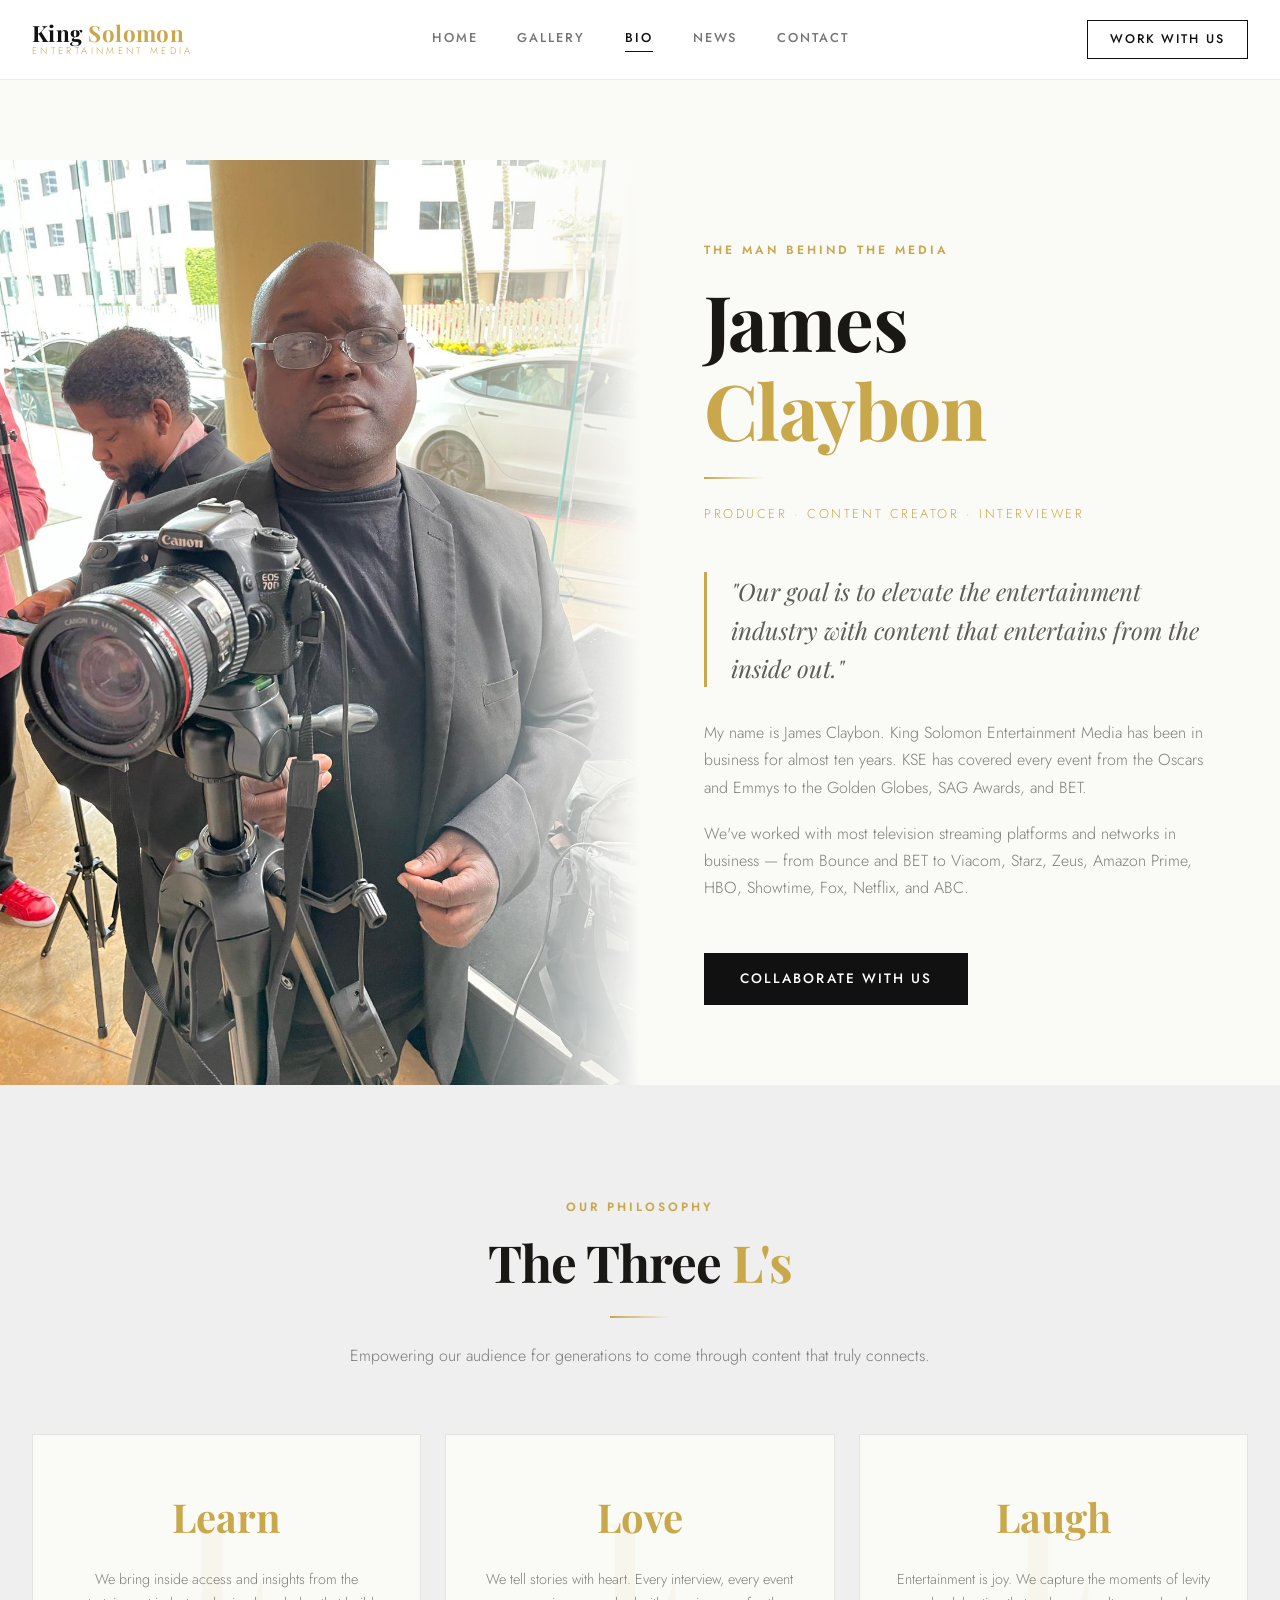
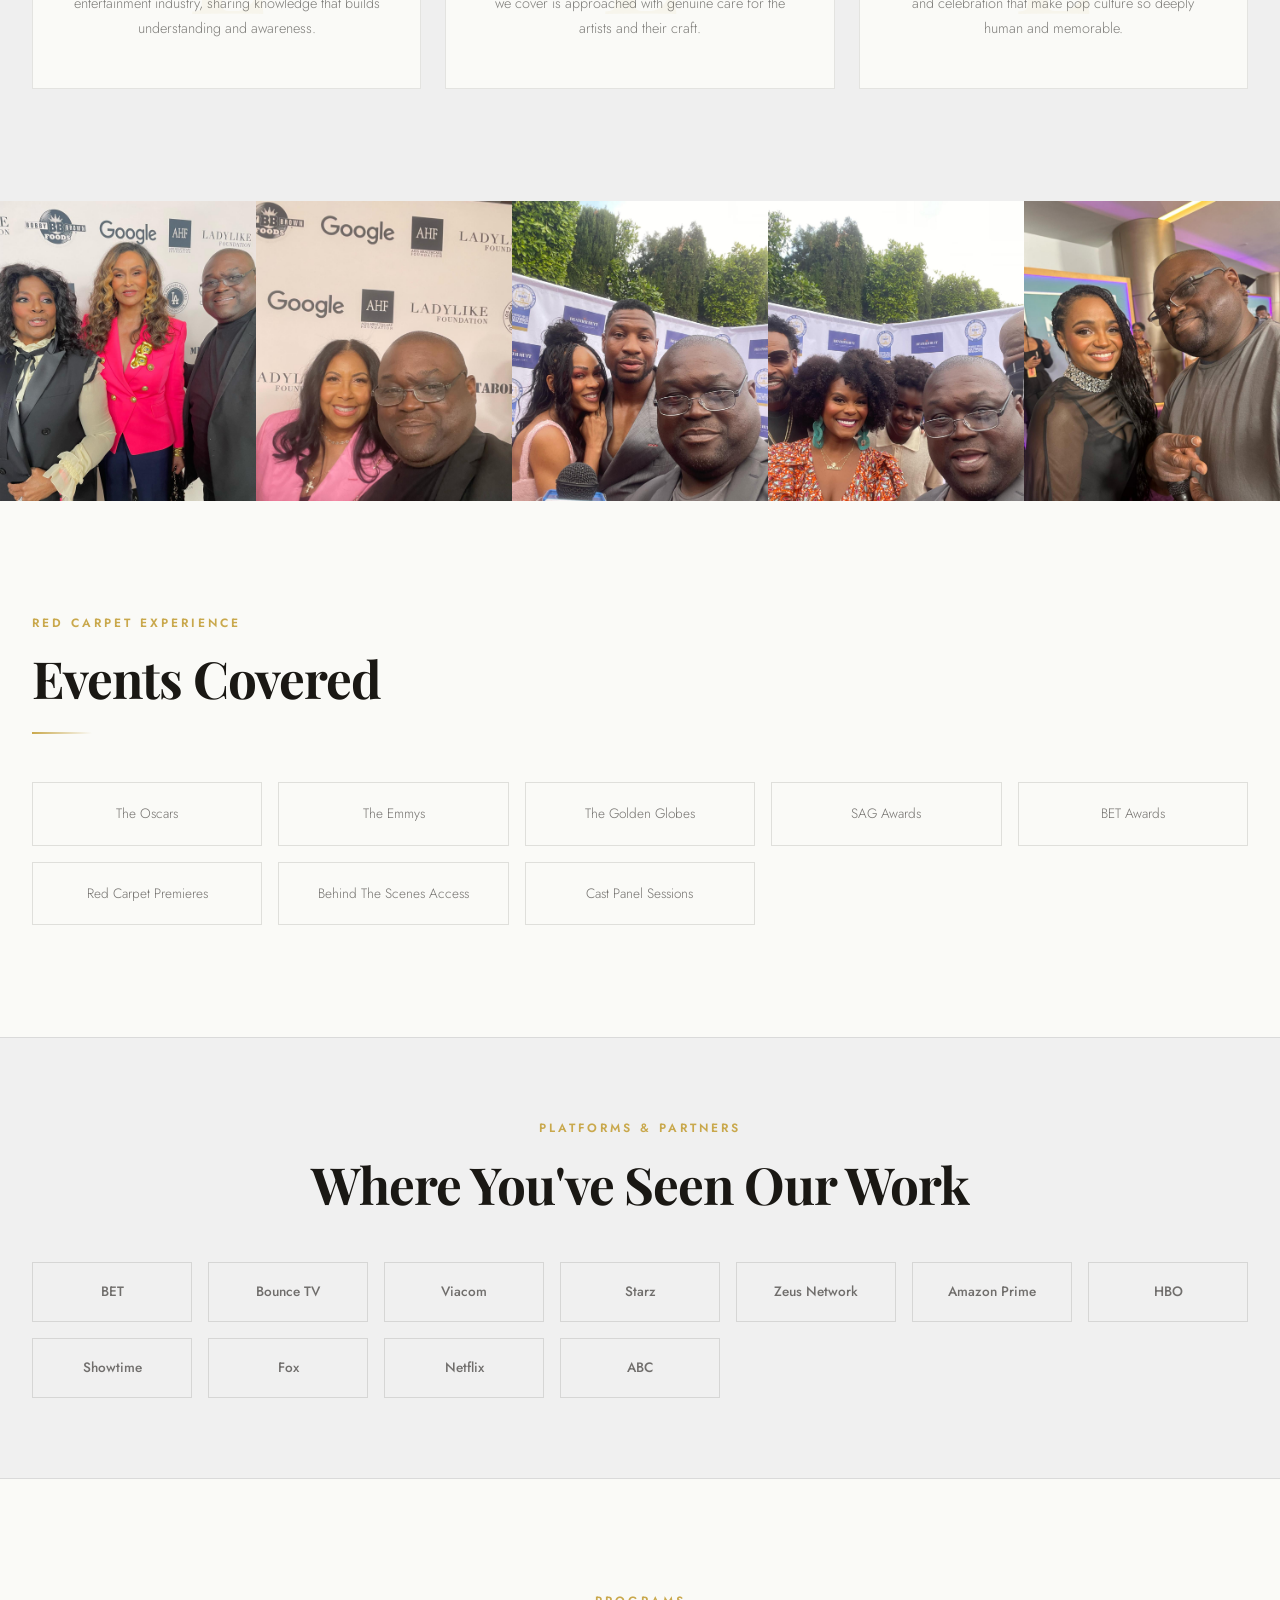
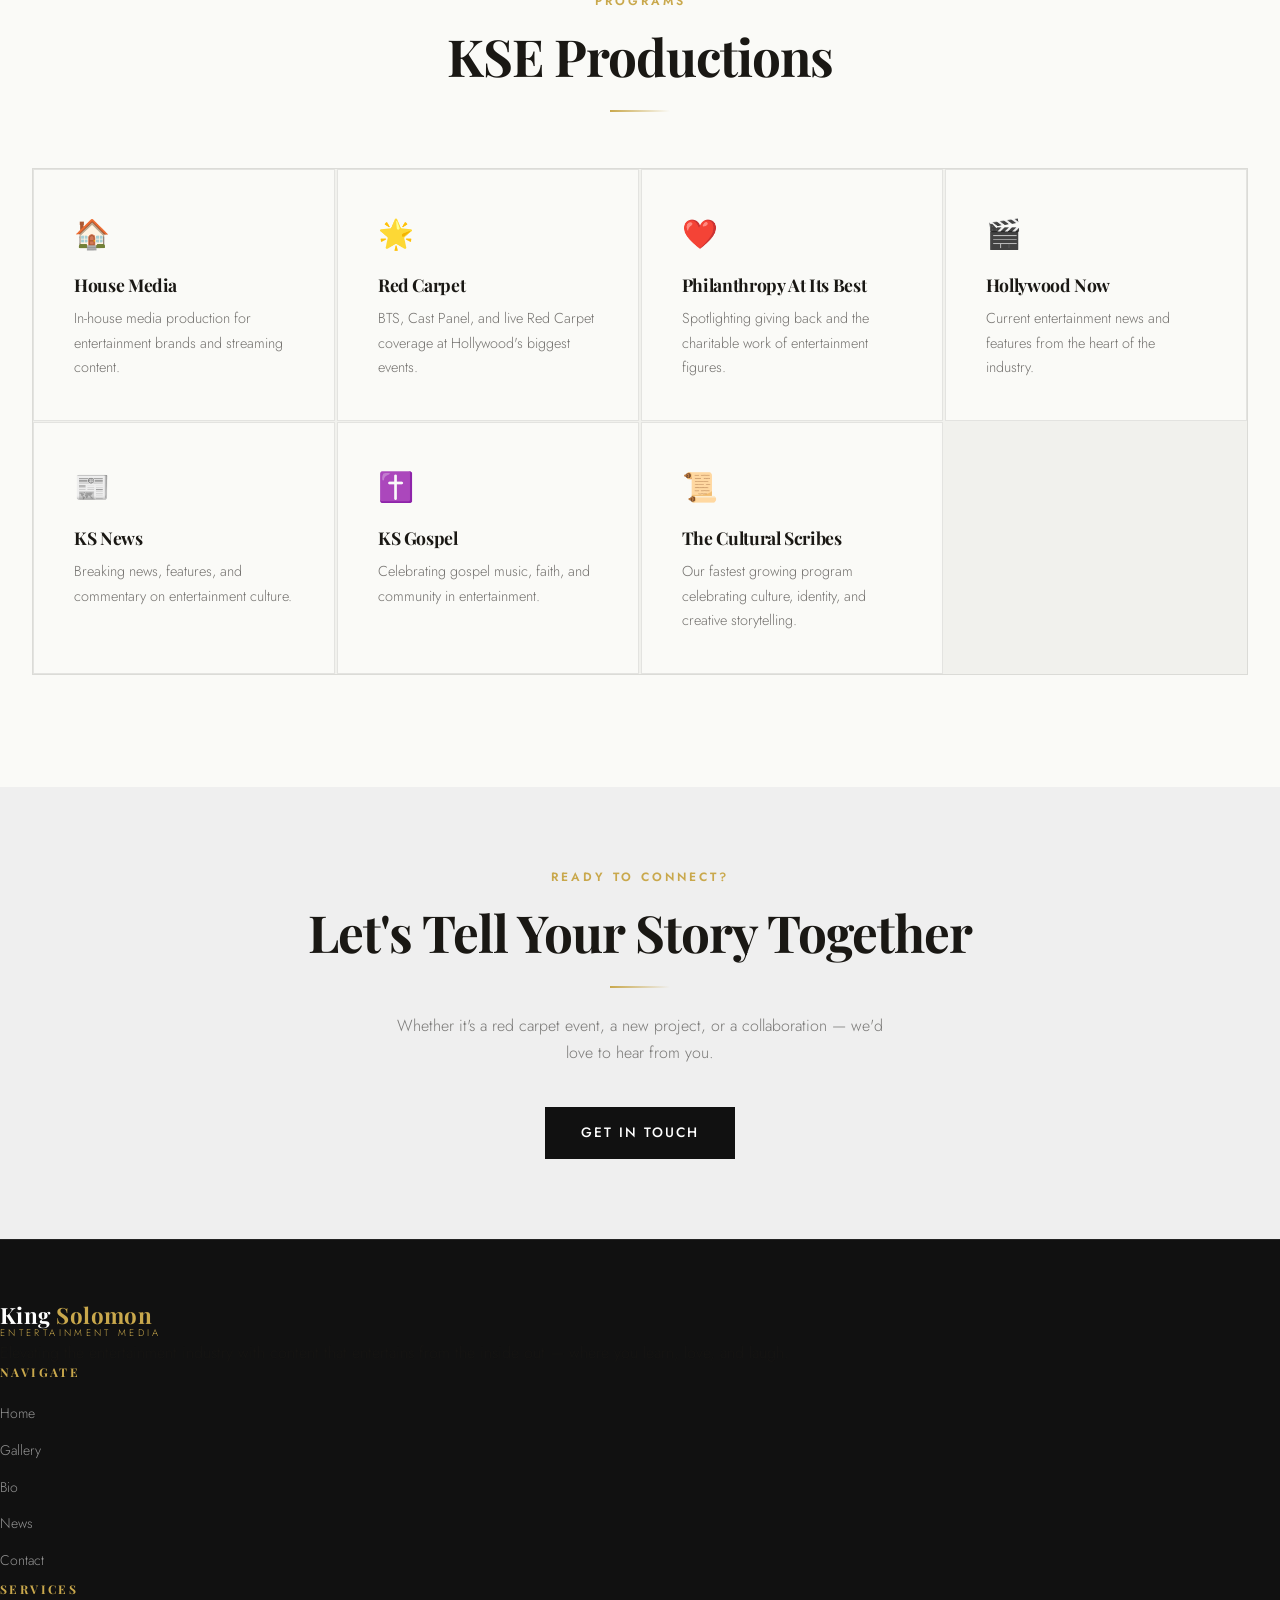
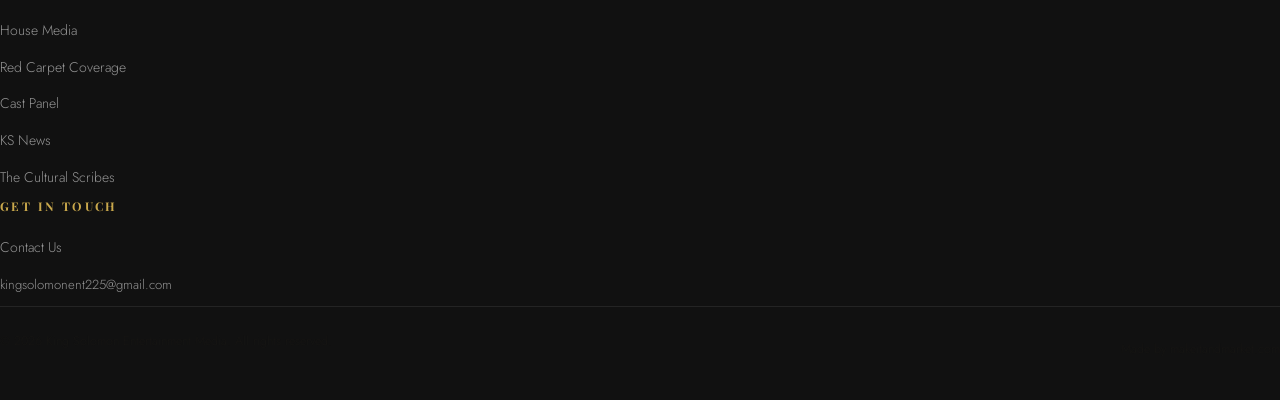
==== bio.html @ 20ee2f7d "added solomon files" ====
<!DOCTYPE html>
<html lang="en">
<head>
<meta charset="UTF-8">
<meta name="viewport" content="width=device-width, initial-scale=1.0">
<title>Bio — King Solomon Entertainment Media</title>
<meta name="description" content="James Claybon — Producer, Content Creator, Interviewer. Almost a decade in entertainment media.">
<link rel="stylesheet" href="css/main.css">
</head>
<body>

<!-- HEADER -->
<header id="site-header">
  <div class="header-inner">
    <a href="index.html" class="site-logo">
      <span class="logo-main">King <em>Solomon</em></span>
      <span class="logo-sub">Entertainment Media</span>
    </a>
    <nav class="main-nav">
      <a href="index.html">Home</a>
      <a href="gallery.html">Gallery</a>
      <a href="bio.html" class="active">Bio</a>
      <a href="news.html">News</a>
      <a href="contact.html">Contact</a>
    </nav>
    <div class="header-right">
      <a href="contact.html" class="btn header-cta-link" style="padding:0.5rem 1.4rem;font-size:0.78rem"><span>Work With Us</span></a>
      <button class="ham-btn" aria-label="Open menu"><span></span><span></span><span></span></button>
    </div>
  </div>
</header>
<nav class="mob-nav">
  <button class="mob-close">&#10005;</button>
  <a href="index.html">Home</a><a href="gallery.html">Gallery</a>
  <a href="bio.html">Bio</a><a href="news.html">News</a><a href="contact.html">Contact</a>
</nav>

<div class="page-offset">

<!-- BIO HERO — split layout matching WordPress theme -->
<section class="bio-hero">
  <div class="bio-hero-image">
    <img src="images/james-camera.jpg" alt="James Claybon — King Solomon Entertainment">
  </div>
  <div class="bio-hero-text">
    <span class="section-label">The Man Behind The Media</span>
    <h1>James<br><span class="gold">Claybon</span></h1>
    <div class="divider"></div>
    <p style="font-size:0.8rem;letter-spacing:0.2em;text-transform:uppercase;color:var(--gold);font-family:var(--font-body);">Producer &middot; Content Creator &middot; Interviewer</p>
    <blockquote class="bio-quote">"Our goal is to elevate the entertainment industry with content that entertains from the inside out."</blockquote>
    <p>My name is James Claybon. King Solomon Entertainment Media has been in business for almost ten years. KSE has covered every event from the Oscars and Emmys to the Golden Globes, SAG Awards, and BET.</p>
    <p>We've worked with most television streaming platforms and networks in business — from Bounce and BET to Viacom, Starz, Zeus, Amazon Prime, HBO, Showtime, Fox, Netflix, and ABC.</p>
    <div style="margin-top:2rem">
      <a href="contact.html" class="btn btn-solid"><span>Collaborate With Us</span></a>
    </div>
  </div>
</section>

<!-- THREE L'S -->
<section class="section" style="background:var(--dark-2)">
  <div class="container">
    <div style="text-align:center;margin-bottom:4rem" class="reveal">
      <span class="section-label">Our Philosophy</span>
      <h2 class="section-title">The Three <span class="gold">L's</span></h2>
      <div class="divider divider-center"></div>
      <p style="max-width:600px;margin:0 auto">Empowering our audience for generations to come through content that truly connects.</p>
    </div>
    <div style="display:grid;grid-template-columns:repeat(3,1fr);gap:1.5rem" class="reveal">
      <div style="text-align:center;padding:3rem 2rem;border:1px solid var(--white-faint);position:relative;overflow:hidden;background:var(--black)">
        <div style="font-family:var(--font-display);font-size:8rem;font-weight:700;color:rgba(201,168,76,0.06);position:absolute;top:50%;left:50%;transform:translate(-50%,-50%);line-height:1;pointer-events:none">L</div>
        <div style="position:relative;z-index:1">
          <div style="font-family:var(--font-display);font-size:2.5rem;color:var(--gold);font-weight:700;margin-bottom:1rem">Learn</div>
          <p style="font-size:0.9rem">We bring inside access and insights from the entertainment industry, sharing knowledge that builds understanding and awareness.</p>
        </div>
      </div>
      <div style="text-align:center;padding:3rem 2rem;border:1px solid var(--white-faint);position:relative;overflow:hidden;background:var(--black)">
        <div style="font-family:var(--font-display);font-size:8rem;font-weight:700;color:rgba(201,168,76,0.06);position:absolute;top:50%;left:50%;transform:translate(-50%,-50%);line-height:1;pointer-events:none">L</div>
        <div style="position:relative;z-index:1">
          <div style="font-family:var(--font-display);font-size:2.5rem;color:var(--gold);font-weight:700;margin-bottom:1rem">Love</div>
          <p style="font-size:0.9rem">We tell stories with heart. Every interview, every event we cover is approached with genuine care for the artists and their craft.</p>
        </div>
      </div>
      <div style="text-align:center;padding:3rem 2rem;border:1px solid var(--white-faint);position:relative;overflow:hidden;background:var(--black)">
        <div style="font-family:var(--font-display);font-size:8rem;font-weight:700;color:rgba(201,168,76,0.06);position:absolute;top:50%;left:50%;transform:translate(-50%,-50%);line-height:1;pointer-events:none">L</div>
        <div style="position:relative;z-index:1">
          <div style="font-family:var(--font-display);font-size:2.5rem;color:var(--gold);font-weight:700;margin-bottom:1rem">Laugh</div>
          <p style="font-size:0.9rem">Entertainment is joy. We capture the moments of levity and celebration that make pop culture so deeply human and memorable.</p>
        </div>
      </div>
    </div>
  </div>
</section>

<!-- PHOTO STRIP -->
<div class="photo-strip">
  <div><img src="images/james-ladylike.jpg" alt="KSE Event"></div>
  <div><img src="images/james-naacp-1.jpg" alt="NAACP Event"></div>
  <div><img src="images/james-naacp-2.jpg" alt="Red Carpet"></div>
  <div><img src="images/james-bet.jpg" alt="BET Coverage"></div>
  <div><img src="images/james-naacp-3.jpg" alt="Event Coverage"></div>
</div>

<!-- EVENTS COVERED -->
<section class="section">
  <div class="container">
    <div class="reveal">
      <span class="section-label">Red Carpet Experience</span>
      <h2 class="section-title">Events Covered</h2>
      <div class="divider"></div>
    </div>
    <div class="events-grid reveal">
      <div class="event-badge">The Oscars</div>
      <div class="event-badge">The Emmys</div>
      <div class="event-badge">The Golden Globes</div>
      <div class="event-badge">SAG Awards</div>
      <div class="event-badge">BET Awards</div>
      <div class="event-badge">Red Carpet Premieres</div>
      <div class="event-badge">Behind The Scenes Access</div>
      <div class="event-badge">Cast Panel Sessions</div>
    </div>
  </div>
</section>

<!-- NETWORKS -->
<section class="networks-section">
  <div class="container">
    <div class="reveal" style="text-align:center;margin-bottom:2rem">
      <span class="section-label">Platforms &amp; Partners</span>
      <h2 class="section-title">Where You've Seen Our Work</h2>
    </div>
    <div class="networks-grid reveal">
      <div class="network-badge">BET</div>
      <div class="network-badge">Bounce TV</div>
      <div class="network-badge">Viacom</div>
      <div class="network-badge">Starz</div>
      <div class="network-badge">Zeus Network</div>
      <div class="network-badge">Amazon Prime</div>
      <div class="network-badge">HBO</div>
      <div class="network-badge">Showtime</div>
      <div class="network-badge">Fox</div>
      <div class="network-badge">Netflix</div>
      <div class="network-badge">ABC</div>
    </div>
  </div>
</section>

<!-- KSE PRODUCTIONS -->
<section class="section">
  <div class="container">
    <div class="reveal" style="text-align:center;margin-bottom:3.5rem">
      <span class="section-label">Programs</span>
      <h2 class="section-title">KSE Productions</h2>
      <div class="divider divider-center"></div>
    </div>
    <div class="services-grid reveal">
      <div class="service-card"><div class="service-icon">🏠</div><h3>House Media</h3><p>In-house media production for entertainment brands and streaming content.</p></div>
      <div class="service-card"><div class="service-icon">🌟</div><h3>Red Carpet</h3><p>BTS, Cast Panel, and live Red Carpet coverage at Hollywood's biggest events.</p></div>
      <div class="service-card"><div class="service-icon">❤️</div><h3>Philanthropy At Its Best</h3><p>Spotlighting giving back and the charitable work of entertainment figures.</p></div>
      <div class="service-card"><div class="service-icon">🎬</div><h3>Hollywood Now</h3><p>Current entertainment news and features from the heart of the industry.</p></div>
      <div class="service-card"><div class="service-icon">📰</div><h3>KS News</h3><p>Breaking news, features, and commentary on entertainment culture.</p></div>
      <div class="service-card"><div class="service-icon">✝️</div><h3>KS Gospel</h3><p>Celebrating gospel music, faith, and community in entertainment.</p></div>
      <div class="service-card"><div class="service-icon">📜</div><h3>The Cultural Scribes</h3><p>Our fastest growing program celebrating culture, identity, and creative storytelling.</p></div>
    </div>
  </div>
</section>

<!-- CTA BANNER -->
<section style="background:var(--dark-2);padding:5rem 0;text-align:center">
  <div class="container reveal">
    <span class="section-label">Ready to Connect?</span>
    <h2 class="section-title" style="margin-bottom:1.5rem">Let's Tell Your Story Together</h2>
    <div class="divider divider-center"></div>
    <p style="max-width:500px;margin:0 auto 2.5rem">Whether it's a red carpet event, a new project, or a collaboration — we'd love to hear from you.</p>
    <a href="contact.html" class="btn btn-solid"><span>Get In Touch</span></a>
  </div>
</section>

</div><!-- /page-offset -->

<!-- FOOTER -->
<footer id="site-footer">
  <div class="footer-inner">
    <div class="footer-brand">
      <a href="index.html" class="site-logo"><span class="logo-main">King <em>Solomon</em></span><span class="logo-sub">Entertainment Media</span></a>
      <p class="footer-tagline">Elevating the entertainment industry with content that entertains from the inside out — where you learn, love, and laugh.</p>
    </div>
    <div class="footer-col"><h4 class="footer-heading">Navigate</h4><ul class="footer-links"><li><a href="index.html">Home</a></li><li><a href="gallery.html">Gallery</a></li><li><a href="bio.html">Bio</a></li><li><a href="news.html">News</a></li><li><a href="contact.html">Contact</a></li></ul></div>
    <div class="footer-col"><h4 class="footer-heading">Services</h4><ul class="footer-links"><li><a href="bio.html">House Media</a></li><li><a href="bio.html">Red Carpet Coverage</a></li><li><a href="bio.html">Cast Panel</a></li><li><a href="bio.html">KS News</a></li><li><a href="bio.html">The Cultural Scribes</a></li></ul></div>
    <div class="footer-col"><h4 class="footer-heading">Get In Touch</h4><ul class="footer-links"><li><a href="contact.html">Contact Us</a></li><li><a href="mailto:kingsolomonent225@gmail.com" style="font-size:0.82rem;word-break:break-word">kingsolomonent225@gmail.com</a></li></ul></div>
  </div>
  <div class="footer-bottom">
    <p>&copy; 2026 King Solomon Entertainment Media. All rights reserved.</p>
    <p>Made by <a href="https://makeitandmarket.com" target="_blank">makeitandmarket.com</a></p>
  </div>
</footer>
<script src="js/main.js"></script>
</body>
</html>
---- css/main.css ----
/* ═══════════════════════════════════════════════
   KING SOLOMON ENTERTAINMENT MEDIA
   Static Site — Exact Solomon Light Theme CSS
   ═══════════════════════════════════════════════ */

@import url('https://fonts.googleapis.com/css2?family=Playfair+Display:ital,wght@0,400;0,700;0,900;1,400;1,700&family=Jost:wght@300;400;500;600&display=swap');

:root {
  --gold: #C9A84C;
  --gold-light: #E8C96A;
  --gold-dark: #A07830;
  --black: #FAFAF7;
  --dark: #F7F7F7;
  --dark-2: #EFEFEF;
  --dark-3: #E8E8E8;
  --white: #1A1814;
  --white-dim: rgba(26, 24, 20, 0.65);
  --white-faint: rgba(26, 24, 20, 0.1);
  --ink: #1A1814;
  --ink-dim: rgba(26, 24, 20, 0.55);
  --font-display: 'Playfair Display', Georgia, serif;
  --font-body: 'Jost', sans-serif;
  --transition: 0.35s cubic-bezier(0.4, 0, 0.2, 1);
  --max-width: 1280px;
  --header-height: 80px;
}

/* ==========================================
   RESET & BASE
   ========================================== */
*, *::before, *::after { box-sizing: border-box; margin: 0; padding: 0; }

html { scroll-behavior: smooth; font-size: 16px; }

body {
  background: var(--black);
  color: var(--ink);
  font-family: var(--font-body);
  font-weight: 300;
  line-height: 1.7;
  overflow-x: hidden;
}

img { max-width: 100%; height: auto; display: block; }
a { color: inherit; text-decoration: none; }
ul { list-style: none; }

/* ==========================================
   TYPOGRAPHY
   ========================================== */
h1, h2, h3, h4, h5 {
  font-family: var(--font-display);
  font-weight: 700;
  line-height: 1.15;
  letter-spacing: -0.02em;
}

h1 { font-size: clamp(2.5rem, 6vw, 5rem); }
h2 { font-size: clamp(2rem, 4vw, 3.5rem); }
h3 { font-size: clamp(1.3rem, 2.5vw, 2rem); }
h4 { font-size: 1.2rem; }

p { margin-bottom: 1.2em; color: var(--ink-dim); }
p:last-child { margin-bottom: 0; }

/* ==========================================
   UTILITY CLASSES
   ========================================== */
.container {
  max-width: var(--max-width);
  margin: 0 auto;
  padding: 0 2rem;
}

.section {
  padding: 7rem 0;
}

.section-label {
  font-family: var(--font-body);
  font-size: 0.75rem;
  font-weight: 600;
  letter-spacing: 0.25em;
  text-transform: uppercase;
  color: var(--gold);
  margin-bottom: 1rem;
  display: block;
}

.section-title {
  margin-bottom: 1.5rem;
  color: var(--white);
}

.gold { color: var(--gold); }

.btn {
  display: inline-flex;
  align-items: center;
  gap: 0.6rem;
  padding: 0.85rem 2.2rem;
  font-family: var(--font-body);
  font-size: 0.85rem;
  font-weight: 500;
  letter-spacing: 0.15em;
  text-transform: uppercase;
  border: 1px solid var(--gold);
  color: var(--gold);
  background: transparent;
  cursor: pointer;
  transition: var(--transition);
  position: relative;
  overflow: hidden;
}

.btn::before {
  content: '';
  position: absolute;
  inset: 0;
  background: var(--gold);
  transform: scaleX(0);
  transform-origin: left;
  transition: var(--transition);
}

.btn:hover::before { transform: scaleX(1); }
.btn:hover { color: var(--black); }
.btn span { position: relative; z-index: 1; }

.btn-solid {
  background: var(--gold);
  color: var(--black);
}
.btn-solid::before { background: var(--gold-light); }
.btn-solid:hover { color: var(--black); }

/* Gold divider line */
.divider {
  width: 60px;
  height: 2px;
  background: linear-gradient(90deg, var(--gold), transparent);
  margin: 1.5rem 0;
}

.divider-center {
  margin: 1.5rem auto;
}

/* ==========================================
   HEADER / NAVIGATION
   ========================================== */
#site-header {
  position: fixed;
  top: 0;
  left: 0;
  right: 0;
  z-index: 1000;
  height: var(--header-height);
  display: flex;
  align-items: center;
  transition: background var(--transition), backdrop-filter var(--transition);
}

#site-header.scrolled {
  background: rgba(250, 250, 247, 0.97);
  backdrop-filter: blur(12px);
  border-bottom: 1px solid rgba(26, 24, 20, 0.1);
}

.header-inner {
  display: flex;
  align-items: center;
  justify-content: space-between;
  width: 100%;
  max-width: var(--max-width);
  margin: 0 auto;
  padding: 0 2rem;
}

.site-logo {
  display: flex;
  flex-direction: column;
  line-height: 1;
}

.logo-main {
  font-family: var(--font-display);
  font-size: 1.4rem;
  font-weight: 700;
  color: var(--ink);
  letter-spacing: 0.02em;
}

.logo-main em {
  font-style: normal;
  color: var(--gold);
}

.logo-sub {
  font-size: 0.6rem;
  letter-spacing: 0.35em;
  text-transform: uppercase;
  color: var(--gold);
  margin-top: 3px;
}

.main-nav {
  display: flex;
  align-items: center;
  gap: 2.5rem;
}

.main-nav a {
  font-size: 0.8rem;
  font-weight: 500;
  letter-spacing: 0.15em;
  text-transform: uppercase;
  color: var(--ink-dim);
  transition: color var(--transition);
  position: relative;
  padding-bottom: 4px;
}

.main-nav a::after {
  content: '';
  position: absolute;
  bottom: 0;
  left: 0;
  width: 0;
  height: 1px;
  background: var(--gold);
  transition: width var(--transition);
}

.main-nav a:hover,
.main-nav a.active {
  color: var(--gold);
}

.main-nav a:hover::after,
.main-nav a.active::after {
  width: 100%;
  background: #111111;
}

/* Hamburger */
.menu-toggle {
  display: none;
  flex-direction: column;
  gap: 5px;
  cursor: pointer;
  padding: 5px;
  background: none;
  border: none;
}

.menu-toggle span {
  display: block;
  width: 24px;
  height: 1.5px;
  background: var(--ink);
  transition: var(--transition);
}

/* Mobile Nav */
.mobile-nav {
  display: none;
  position: fixed;
  inset: 0;
  background: rgba(250, 250, 247, 0.99);
  z-index: 999;
  flex-direction: column;
  align-items: center;
  justify-content: center;
  gap: 2.5rem;
}

.mobile-nav.open { display: flex; }

.mobile-nav a {
  font-family: var(--font-display);
  font-size: 2rem;
  color: var(--ink);
  transition: color var(--transition);
}

.mobile-nav a:hover { color: var(--gold); }

.mobile-close {
  position: absolute;
  top: 1.5rem;
  right: 2rem;
  font-size: 2rem;
  background: none;
  border: none;
  color: var(--white);
  cursor: pointer;
}

/* ==========================================
   HERO - HOME
   ========================================== */
.hero {
  height: 100vh;
  min-height: 700px;
  position: relative;
  display: flex;
  align-items: flex-end;
  overflow: hidden;
}

.hero-video-wrap {
  position: absolute;
  inset: 0;
  z-index: 0;
}

.hero-video-wrap video,
.hero-video-wrap iframe {
  width: 100%;
  height: 100%;
  object-fit: cover;
}

.hero-overlay {
  position: absolute;
  inset: 0;
  background: linear-gradient(
    to top,
    rgba(10,10,10,1) 0%,
    rgba(10,10,10,0.7) 40%,
    rgba(10,10,10,0.2) 100%
  );
  z-index: 1;
}

.hero-content {
  position: relative;
  z-index: 2;
  padding: 0 2rem 5rem;
  max-width: var(--max-width);
  margin: 0 auto;
  width: 100%;
}

.hero-eyebrow {
  font-size: 0.75rem;
  letter-spacing: 0.3em;
  text-transform: uppercase;
  color: var(--gold);
  margin-bottom: 1rem;
  opacity: 0;
  animation: fadeUp 1s 0.3s forwards;
}

.hero h1 {
  opacity: 0;
  animation: fadeUp 1s 0.5s forwards;
  max-width: 800px;
}

.hero-tagline {
  font-size: 1rem;
  color: var(--white-dim);
  margin: 1.5rem 0 2.5rem;
  max-width: 500px;
  opacity: 0;
  animation: fadeUp 1s 0.7s forwards;
}

.hero-actions {
  display: flex;
  gap: 1rem;
  flex-wrap: wrap;
  opacity: 0;
  animation: fadeUp 1s 0.9s forwards;
}

/* Scroll indicator */
.scroll-indicator {
  position: absolute;
  bottom: 2rem;
  right: 3rem;
  z-index: 2;
  display: flex;
  flex-direction: column;
  align-items: center;
  gap: 0.5rem;
  opacity: 0;
  animation: fadeIn 1s 1.5s forwards;
}

.scroll-indicator span {
  font-size: 0.65rem;
  letter-spacing: 0.2em;
  text-transform: uppercase;
  color: var(--gold);
  writing-mode: vertical-rl;
}

.scroll-line {
  width: 1px;
  height: 60px;
  background: linear-gradient(to bottom, var(--gold), transparent);
  animation: scrollPulse 2s ease-in-out infinite;
}

/* ==========================================
   HOME - WORKED WITH (LOGOS)
   ========================================== */
.logos-section {
  background: var(--dark-2);
  border-top: 1px solid var(--white-faint);
  border-bottom: 1px solid var(--white-faint);
  padding: 4rem 0;
  overflow: hidden;
}

.logos-header {
  text-align: center;
  margin-bottom: 3rem;
}

.logos-track-wrap {
  overflow: hidden;
  position: relative;
}

.logos-track-wrap::before,
.logos-track-wrap::after {
  content: '';
  position: absolute;
  top: 0;
  bottom: 0;
  width: 100px;
  z-index: 2;
}

.logos-track-wrap::before {
  left: 0;
  background: linear-gradient(to right, var(--dark-2), transparent);
}

.logos-track-wrap::after {
  right: 0;
  background: linear-gradient(to left, var(--dark-2), transparent);
}

.logos-track {
  display: flex;
  gap: 3rem;
  animation: logoScroll 30s linear infinite;
  width: max-content;
}

.logos-track:hover { animation-play-state: paused; }

.logo-item {
  display: flex;
  align-items: center;
  justify-content: center;
  padding: 1rem 2rem;
  border: 1px solid var(--white-faint);
  min-width: 160px;
  height: 70px;
  transition: var(--transition);
  flex-shrink: 0;
}

.logo-item:hover {
  border-color: var(--gold);
  background: rgba(201, 168, 76, 0.05);
}

.logo-item span {
  font-family: var(--font-display);
  font-size: 0.9rem;
  font-weight: 700;
  color: var(--white-dim);
  text-align: center;
  transition: color var(--transition);
}

.logo-item:hover span { color: var(--gold); }

/* ==========================================
   HOME - ABOUT SNIPPET
   ========================================== */
.home-about {
  display: grid;
  grid-template-columns: 1fr 1fr;
  gap: 6rem;
  align-items: center;
}

.home-about-image {
  position: relative;
}

.home-about-image img {
  width: 100%;
  height: 600px;
  object-fit: cover;
  object-position: top center;
}

.image-frame {
  position: absolute;
  top: -20px;
  left: -20px;
  right: 20px;
  bottom: 20px;
  border: 1px solid var(--gold);
  z-index: -1;
}

.home-about-text .stats {
  display: grid;
  grid-template-columns: 1fr 1fr;
  gap: 2rem;
  margin-top: 2.5rem;
}

.stat-item {}
.stat-number {
  font-family: var(--font-display);
  font-size: 2.5rem;
  color: var(--gold);
  font-weight: 700;
  line-height: 1;
}
.stat-label {
  font-size: 0.75rem;
  letter-spacing: 0.1em;
  text-transform: uppercase;
  color: var(--white-dim);
  margin-top: 0.3rem;
}

/* ==========================================
   HOME - SERVICES
   ========================================== */
.services-grid {
  display: grid;
  grid-template-columns: repeat(auto-fit, minmax(280px, 1fr));
  gap: 1.5px;
  background: var(--white-faint);
  border: 1px solid var(--white-faint);
}

.service-card {
  background: var(--dark);
  border: 1px solid var(--white-faint);
  padding: 2.5rem;
  transition: background var(--transition);
  position: relative;
  overflow: hidden;
}

.service-card::before {
  content: '';
  position: absolute;
  bottom: 0;
  left: 0;
  width: 0;
  height: 2px;
  background: var(--gold);
  transition: width var(--transition);
}

.service-card:hover {
  background: var(--dark-2);
}

.service-card:hover::before { width: 100%; }

.service-icon {
  font-size: 1.8rem;
  margin-bottom: 1rem;
}

.service-card h3 {
  font-size: 1.1rem;
  margin-bottom: 0.7rem;
  color: var(--ink);
}

.service-card p {
  font-size: 0.9rem;
  margin: 0;
}

/* ==========================================
   HOME - SOCIAL LINKS
   ========================================== */
.social-section {
  background: var(--dark-2);
  border-top: 1px solid var(--white-faint);
  text-align: center;
  padding: 5rem 0;
}

.social-links {
  display: flex;
  justify-content: center;
  gap: 1.5rem;
  margin-top: 2.5rem;
  flex-wrap: wrap;
}

.social-link {
  display: flex;
  align-items: center;
  gap: 0.7rem;
  padding: 0.9rem 2rem;
  border: 1px solid var(--white-faint);
  font-size: 0.8rem;
  font-weight: 500;
  letter-spacing: 0.12em;
  text-transform: uppercase;
  color: var(--white-dim);
  transition: var(--transition);
}

.social-link:hover {
  border-color: var(--gold);
  color: var(--gold);
}

.social-link svg { width: 18px; height: 18px; fill: currentColor; }

/* ==========================================
   GALLERY PAGE
   ========================================== */
.page-hero {
  height: 45vh;
  min-height: 350px;
  position: relative;
  display: flex;
  align-items: flex-end;
  background: var(--dark-2);
  overflow: hidden;
}

.page-hero-bg {
  position: absolute;
  inset: 0;
  background: linear-gradient(135deg, var(--dark-2) 0%, var(--dark-3) 100%);
}

.page-hero-accent {
  position: absolute;
  top: 0;
  right: 0;
  width: 50%;
  height: 100%;
  background: linear-gradient(135deg, transparent, rgba(201,168,76,0.05));
}

.page-hero-content {
  position: relative;
  z-index: 1;
  padding: 0 2rem 3.5rem;
  max-width: var(--max-width);
  margin: 0 auto;
  width: 100%;
}

.gallery-filters {
  display: flex;
  gap: 0.5rem;
  flex-wrap: wrap;
  margin-bottom: 3rem;
}

.filter-btn {
  padding: 0.5rem 1.5rem;
  font-size: 0.75rem;
  font-weight: 500;
  letter-spacing: 0.15em;
  text-transform: uppercase;
  border: 1px solid var(--white-faint);
  color: var(--white-dim);
  background: transparent;
  cursor: pointer;
  transition: var(--transition);
}

.filter-btn.active,
.filter-btn:hover {
  border-color: var(--gold);
  color: var(--gold);
}

.gallery-grid {
  display: grid;
  grid-template-columns: repeat(3, 1fr);
  gap: 1rem;
}

.gallery-item {
  position: relative;
  overflow: hidden;
  cursor: pointer;
  background: var(--dark-3);
}

.gallery-item.wide { grid-column: span 2; }
.gallery-item.tall { grid-row: span 2; }

.gallery-item img,
.gallery-item video {
  width: 100%;
  height: 100%;
  object-fit: cover;
  transition: transform 0.6s cubic-bezier(0.4, 0, 0.2, 1);
  min-height: 280px;
}

.gallery-item:hover img,
.gallery-item:hover video {
  transform: scale(1.05);
}

.gallery-overlay {
  position: absolute;
  inset: 0;
  background: rgba(10,10,10,0.6);
  display: flex;
  align-items: center;
  justify-content: center;
  opacity: 0;
  transition: var(--transition);
}

.gallery-item:hover .gallery-overlay { opacity: 1; }

.gallery-overlay svg {
  width: 40px;
  height: 40px;
  color: var(--gold);
}

/* Lightbox */
.lightbox {
  display: none;
  position: fixed;
  inset: 0;
  z-index: 2000;
  background: rgba(10,10,10,0.97);
  align-items: center;
  justify-content: center;
}

.lightbox.open { display: flex; }

.lightbox-inner {
  position: relative;
  max-width: 90vw;
  max-height: 90vh;
}

.lightbox-inner img,
.lightbox-inner video {
  max-width: 90vw;
  max-height: 85vh;
  object-fit: contain;
}

.lightbox-close {
  position: absolute;
  top: -3rem;
  right: 0;
  background: none;
  border: none;
  color: var(--white);
  font-size: 2rem;
  cursor: pointer;
  transition: color var(--transition);
}

.lightbox-close:hover { color: var(--gold); }

/* ==========================================
   BIO PAGE
   ========================================== */
.bio-hero {
  display: grid;
  grid-template-columns: 1fr 1fr;
  min-height: 100vh;
  padding-top: var(--header-height);
}

.bio-hero-image {
  position: relative;
  overflow: hidden;
}

.bio-hero-image img {
  width: 100%;
  height: 100%;
  object-fit: cover;
  object-position: top center;
}

.bio-hero-image::after {
  content: '';
  position: absolute;
  inset: 0;
  background: linear-gradient(to right, transparent 70%, var(--black));
}

.bio-hero-text {
  display: flex;
  flex-direction: column;
  justify-content: center;
  padding: 5rem 4rem;
  background: var(--black);
}

.bio-quote {
  font-family: var(--font-display);
  font-size: 1.5rem;
  font-style: italic;
  color: var(--white-dim);
  border-left: 3px solid var(--gold);
  padding-left: 1.5rem;
  margin: 2rem 0;
  line-height: 1.6;
}

.services-list-bio {
  display: grid;
  grid-template-columns: 1fr 1fr;
  gap: 0.7rem;
  margin-top: 1rem;
}

.service-tag {
  display: flex;
  align-items: center;
  gap: 0.5rem;
  font-size: 0.85rem;
  color: var(--white-dim);
}

.service-tag::before {
  content: '';
  display: block;
  width: 5px;
  height: 5px;
  background: var(--gold);
  flex-shrink: 0;
}

.networks-section {
  background: var(--dark-2);
  border-top: 1px solid var(--white-faint);
  border-bottom: 1px solid var(--white-faint);
  padding: 5rem 0;
}

.networks-grid {
  display: grid;
  grid-template-columns: repeat(auto-fill, minmax(140px, 1fr));
  gap: 1rem;
  margin-top: 3rem;
}

.network-badge {
  display: flex;
  align-items: center;
  justify-content: center;
  height: 60px;
  border: 1px solid var(--white-faint);
  font-size: 0.85rem;
  font-weight: 500;
  color: var(--white-dim);
  text-align: center;
  padding: 0 1rem;
  transition: var(--transition);
}

.network-badge:hover {
  border-color: var(--gold);
  color: var(--gold);
}

.events-section {}

.events-grid {
  display: grid;
  grid-template-columns: repeat(auto-fill, minmax(220px, 1fr));
  gap: 1rem;
  margin-top: 3rem;
}

.event-badge {
  padding: 1.2rem 1.5rem;
  border: 1px solid var(--white-faint);
  font-size: 0.85rem;
  color: var(--white-dim);
  transition: var(--transition);
  text-align: center;
}

.event-badge:hover {
  border-color: var(--gold);
  color: var(--white);
  background: rgba(201,168,76,0.05);
}

/* ==========================================
   NEWS / BLOG
   ========================================== */
.news-grid {
  display: grid;
  grid-template-columns: 2fr 1fr;
  gap: 2rem;
  align-items: start;
}

.news-featured {
  position: relative;
  overflow: hidden;
}

.news-featured img {
  width: 100%;
  height: 480px;
  object-fit: cover;
  transition: transform 0.6s ease;
}

.news-featured:hover img { transform: scale(1.03); }

.news-featured-content {
  padding: 2rem 0;
}

.news-meta {
  display: flex;
  align-items: center;
  gap: 1rem;
  margin-bottom: 0.8rem;
}

.news-category {
  font-size: 0.7rem;
  font-weight: 600;
  letter-spacing: 0.2em;
  text-transform: uppercase;
  color: var(--gold);
  border: 1px solid var(--gold);
  padding: 0.2rem 0.7rem;
}

.news-date {
  font-size: 0.8rem;
  color: var(--white-dim);
}

.news-sidebar {
  display: flex;
  flex-direction: column;
  gap: 1.5px;
  background: var(--white-faint);
}

.news-card-small {
  background: var(--dark);
  border-bottom: 1px solid var(--white-faint);
  display: grid;
  grid-template-columns: 100px 1fr;
  gap: 0;
  transition: background var(--transition);
}

.news-card-small:hover { background: var(--dark-2); }

.news-card-small img {
  width: 100px;
  height: 90px;
  object-fit: cover;
}

.news-card-small-content {
  padding: 1rem;
}

.news-card-small h4 {
  font-size: 0.9rem;
  line-height: 1.3;
  margin-bottom: 0.3rem;
  color: var(--white);
}

.news-card-small .news-date { font-size: 0.72rem; }

.news-all-posts {
  display: grid;
  grid-template-columns: repeat(3, 1fr);
  gap: 1.5rem;
  margin-top: 4rem;
}

.post-card {
  display: flex;
  flex-direction: column;
  background: var(--dark);
  border: 1px solid var(--white-faint);
  transition: var(--transition);
}

.post-card:hover { background: var(--dark-3); }

.post-card img {
  width: 100%;
  height: 220px;
  object-fit: cover;
}

.post-card-body {
  padding: 1.5rem;
  flex: 1;
  display: flex;
  flex-direction: column;
}

.post-card h3 {
  font-size: 1.1rem;
  margin: 0.7rem 0 0.5rem;
  color: var(--white);
  line-height: 1.3;
}

.post-card p {
  font-size: 0.875rem;
  flex: 1;
}

.post-card .btn { margin-top: 1.2rem; align-self: flex-start; }

/* ==========================================
   CONTACT PAGE
   ========================================== */
.contact-grid {
  display: grid;
  grid-template-columns: 1fr 1.5fr;
  gap: 5rem;
  align-items: start;
}

.contact-info-item {
  display: flex;
  gap: 1rem;
  align-items: flex-start;
  margin-bottom: 2rem;
}

.contact-icon {
  width: 42px;
  height: 42px;
  border: 1px solid var(--gold);
  display: flex;
  align-items: center;
  justify-content: center;
  flex-shrink: 0;
  color: var(--gold);
}

.contact-icon svg { width: 18px; height: 18px; }

.contact-label {
  font-size: 0.7rem;
  letter-spacing: 0.2em;
  text-transform: uppercase;
  color: var(--gold);
  margin-bottom: 0.3rem;
}

.contact-value { color: var(--white-dim); }

.contact-form {}

.form-group {
  margin-bottom: 1.5rem;
}

.form-group label {
  display: block;
  font-size: 0.72rem;
  font-weight: 500;
  letter-spacing: 0.18em;
  text-transform: uppercase;
  color: var(--white-dim);
  margin-bottom: 0.5rem;
}

.form-group input,
.form-group textarea,
.form-group select {
  width: 100%;
  background: var(--dark);
  border: 1px solid var(--white-faint);
  color: var(--ink);
  padding: 0.9rem 1.2rem;
  font-family: var(--font-body);
  font-size: 0.9rem;
  transition: border-color var(--transition);
  outline: none;
}

.form-group input:focus,
.form-group textarea:focus,
.form-group select:focus {
  border-color: var(--gold);
}

.form-group textarea { min-height: 160px; resize: vertical; }

.form-group select option { background: var(--dark-2); }

/* ==========================================
   FOOTER
   ========================================== */
#site-footer {
  background: var(--dark-3);
  border-top: 1px solid var(--white-faint);
  padding: 4rem 0 2rem;
}

.footer-grid {
  display: grid;
  grid-template-columns: 2fr 1fr 1fr 1.5fr;
  gap: 3rem;
  margin-bottom: 3rem;
}

.footer-about p {
  font-size: 0.875rem;
  margin-top: 1rem;
}

.footer-col h4 {
  font-size: 0.75rem;
  letter-spacing: 0.2em;
  text-transform: uppercase;
  color: var(--gold);
  margin-bottom: 1.2rem;
}

.footer-links li { margin-bottom: 0.6rem; }

.footer-links a {
  font-size: 0.875rem;
  color: var(--white-dim);
  transition: color var(--transition);
}

.footer-links a:hover { color: var(--gold); }

.footer-social {
  display: flex;
  gap: 0.8rem;
  margin-top: 1rem;
}

.footer-social a {
  width: 36px;
  height: 36px;
  border: 1px solid var(--white-faint);
  display: flex;
  align-items: center;
  justify-content: center;
  color: var(--white-dim);
  transition: var(--transition);
}

.footer-social a:hover {
  border-color: var(--gold);
  color: var(--gold);
}

.footer-social svg { width: 15px; height: 15px; fill: currentColor; }

.footer-bottom {
  border-top: 1px solid var(--white-faint);
  padding-top: 1.5rem;
  display: flex;
  justify-content: space-between;
  align-items: center;
  font-size: 0.78rem;
  color: rgba(245,240,232,0.35);
}

/* ==========================================
   ANIMATIONS
   ========================================== */
@keyframes fadeUp {
  from { opacity: 0; transform: translateY(30px); }
  to { opacity: 1; transform: translateY(0); }
}

@keyframes fadeIn {
  from { opacity: 0; }
  to { opacity: 1; }
}

@keyframes logoScroll {
  from { transform: translateX(0); }
  to { transform: translateX(-50%); }
}

@keyframes scrollPulse {
  0%, 100% { opacity: 0.4; transform: scaleY(1); }
  50% { opacity: 1; transform: scaleY(0.7); }
}

/* Fade-in on scroll */
.reveal {
  opacity: 0;
  transform: translateY(40px);
  transition: opacity 0.8s ease, transform 0.8s ease;
}

.reveal.visible {
  opacity: 1;
  transform: translateY(0);
}

/* ==========================================
   RESPONSIVE
   ========================================== */
@media (max-width: 1024px) {
  .home-about { grid-template-columns: 1fr; gap: 3rem; }
  .bio-hero { grid-template-columns: 1fr; }
  .bio-hero-image { height: 60vh; }
  .bio-hero-text { padding: 3rem 2rem; }
  .news-grid { grid-template-columns: 1fr; }
  .news-all-posts { grid-template-columns: repeat(2, 1fr); }
  .contact-grid { grid-template-columns: 1fr; gap: 3rem; }
  .footer-grid { grid-template-columns: 1fr 1fr; }
  .gallery-grid { grid-template-columns: repeat(2, 1fr); }
  .gallery-item.wide, .gallery-item.tall { grid-column: auto; grid-row: auto; }
}

@media (max-width: 768px) {
  :root { --header-height: 65px; }
  .section { padding: 4rem 0; }
  .main-nav { display: none; }
  .menu-toggle { display: flex; }
  .news-all-posts { grid-template-columns: 1fr; }
  .footer-grid { grid-template-columns: 1fr; }
  .gallery-grid { grid-template-columns: 1fr; }
  .home-about-image img { height: 400px; }
  .services-list-bio { grid-template-columns: 1fr; }
  .footer-bottom { flex-direction: column; gap: 0.5rem; text-align: center; }
}

/* ==========================================
   LIGHT THEME OVERRIDES
   ========================================== */

/* Body & global */
body { background: #FAFAF7; color: #1A1814; }

/* Header — white background, dark text */
#site-header { background: rgba(250,250,247,0.0); }
#site-header.scrolled {
  background: rgba(250,250,247,0.97) !important;
  border-bottom: 1px solid rgba(26,24,20,0.1) !important;
}
.logo-main { color: #1A1814 !important; }
/* Logo white when over dark hero image */
.hero ~ * .logo-main,
#site-header:not(.scrolled) .logo-main { color: #ffffff !important; }
#site-header:not(.scrolled) .logo-sub { color: var(--gold) !important; }
#site-header:not(.scrolled) .main-nav a { color: rgba(255,255,255,0.75) !important; }
#site-header:not(.scrolled) .main-nav a:hover,
#site-header:not(.scrolled) .main-nav a.active { color: #ffffff !important; }
#site-header:not(.scrolled) .menu-toggle span { background: #ffffff !important; }
.main-nav a { color: rgba(26,24,20,0.55) !important; }
.main-nav a:hover, .main-nav a.active { color: var(--gold) !important; }
.menu-toggle span { background: #1A1814 !important; }
.mobile-nav { background: rgba(250,250,247,0.99) !important; }
.mobile-nav a { color: #1A1814 !important; }
.mobile-close { color: #1A1814 !important; }

/* Sections with explicit dark backgrounds — keep them slightly warm */
.logos-section  { background: #F0F0F0 !important; }
.social-section { background: #F0F0F0 !important; }
.networks-section { background: #F0F0F0 !important; }

/* home-about section */
.section { background: #FAFAF7; }

/* Stat numbers */
.stat-number { color: var(--gold) !important; }
.stat-label   { color: rgba(26,24,20,0.5) !important; }

/* Services grid bg */
.services-grid { background: rgba(26,24,20,0.04) !important; }
.service-card  { background: #FAFAF7 !important; }
.service-card:hover { background: #F7F7F7 !important; }
.service-card h3 { color: #1A1814 !important; }
.service-card p  { color: rgba(26,24,20,0.6) !important; }

/* Logo ticker */
.logo-item { border-color: rgba(26,24,20,0.12) !important; background: #FAFAF7 !important; }
.logo-item span { color: rgba(26,24,20,0.5) !important; }
.logo-item:hover { border-color: var(--gold) !important; background: rgba(184,145,42,0.04) !important; }
.logo-item:hover span { color: var(--gold) !important; }
.logos-track-wrap::before { background: linear-gradient(to right, #F0F0F0, transparent) !important; }
.logos-track-wrap::after  { background: linear-gradient(to left,  #F0F0F0, transparent) !important; }

/* News cards */
.news-category { color: var(--gold) !important; border-color: var(--gold) !important; }
.news-date  { color: rgba(26,24,20,0.4) !important; }
.post-card  { background: #F7F7F7 !important; border: 1px solid rgba(26,24,20,0.08) !important; }
.post-card:hover { background: #F0F0F0 !important; }
.post-card h3 a { color: #1A1814 !important; }
.news-card-small { background: #FAFAF7 !important; border-bottom: 1px solid rgba(26,24,20,0.08) !important; }
.news-card-small:hover { background: #F7F7F7 !important; }
.news-card-small h4 a { color: #1A1814 !important; }
.news-featured-content h2 a { color: #1A1814 !important; }

/* Gallery */
.gallery-item { background: #F0F0F0 !important; }
.filter-btn   { border-color: rgba(26,24,20,0.15) !important; color: rgba(26,24,20,0.5) !important; }
.filter-btn.active, .filter-btn:hover { border-color: var(--gold) !important; color: var(--gold) !important; }

/* Contact form */
.form-group input,
.form-group textarea,
.form-group select {
  background: #F7F7F7 !important;
  border-color: rgba(26,24,20,0.12) !important;
  color: #1A1814 !important;
}
.form-group input:focus,
.form-group textarea:focus { border-color: var(--gold) !important; }
.form-group label { color: rgba(26,24,20,0.55) !important; }
.contact-icon { border-color: var(--gold) !important; color: var(--gold) !important; }
.contact-value { color: rgba(26,24,20,0.65) !important; }
.contact-label { color: var(--gold) !important; }

/* Bio page */
.bio-quote { border-left-color: var(--gold) !important; color: rgba(26,24,20,0.7) !important; }
.network-badge { border-color: rgba(26,24,20,0.12) !important; color: rgba(26,24,20,0.6) !important; }
.network-badge:hover { border-color: var(--gold) !important; color: var(--gold) !important; }
.event-badge { border-color: rgba(26,24,20,0.12) !important; color: rgba(26,24,20,0.6) !important; }
.event-badge:hover { border-color: var(--gold) !important; color: #1A1814 !important; background: rgba(184,145,42,0.05) !important; }
.services-list-bio .service-tag { color: rgba(26,24,20,0.6) !important; }
.services-list-bio .service-tag::before { background: var(--gold) !important; }

/* Social links */
.social-link { border-color: rgba(26,24,20,0.15) !important; color: rgba(26,24,20,0.6) !important; }
.social-link:hover { border-color: var(--gold) !important; color: var(--gold) !important; }

/* Footer */
#site-footer { background: #111111 !important; border-top: 1px solid rgba(26,24,20,0.1) !important; }
.footer-bottom { border-top-color: rgba(26,24,20,0.1) !important; color: rgba(26,24,20,0.35) !important; }
.footer-links a { color: rgba(26,24,20,0.6) !important; }
.footer-links a:hover { color: var(--gold) !important; }
.footer-social a { border-color: rgba(26,24,20,0.15) !important; color: rgba(26,24,20,0.5) !important; }
.footer-social a:hover { border-color: var(--gold) !important; color: var(--gold) !important; }
.footer-col h4 { color: var(--gold) !important; }

/* Page hero for gallery, bio, contact, news pages */
.page-hero { background: #F0F0F0 !important; }
.page-hero-bg { background: linear-gradient(135deg, #F0F0F0 0%, #E8E8E8 100%) !important; }
.page-hero-content h1 { color: #1A1814 !important; }
.page-hero-content p  { color: rgba(26,24,20,0.6) !important; }

/* Divider lines */
.divider { background: linear-gradient(90deg, var(--gold), transparent) !important; }

/* Three L's section on bio */
.section[aria-label="Our philosophy"] { background: #F7F7F7 !important; }

/* Buttons on light bg */
.btn:not(.btn-solid) { border-color: #111111 !important; color: #111111 !important; }
.btn:not(.btn-solid)::before { background: #111111 !important; }
.btn-solid { background: var(--gold) !important; color: #1A1814 !important; border-color: var(--gold) !important; }
.btn-solid::before { background: var(--gold-dark) !important; }
.btn-solid:hover { color: #1A1814 !important; }

/* Scroll reveal */
.reveal.visible { opacity: 1; transform: translateY(0); }

/* Section label */
.section-label { color: var(--gold) !important; }
.section-title { color: #1A1814 !important; }
.gold { color: var(--gold) !important; }

/* ── FINAL COLOR SCHEME: White / Black / Gold ── */
/* White = background, Black = primary, Gold = accent */

/* Footer — black background */
#site-footer { background: #111111 !important; border-top: 1px solid rgba(255,255,255,0.08) !important; }
.footer-bottom { border-top-color: rgba(255,255,255,0.08) !important; color: rgba(255,255,255,0.3) !important; }
.footer-links a { color: rgba(255,255,255,0.55) !important; }
.footer-links a:hover { color: var(--gold) !important; }
.footer-col h4 { color: var(--gold) !important; }
.footer-social a { border-color: rgba(255,255,255,0.15) !important; color: rgba(255,255,255,0.4) !important; }
.footer-social a:hover { border-color: var(--gold) !important; color: var(--gold) !important; }
.logo-main { color: #fff !important; }
.logo-sub { color: var(--gold) !important; }
.footer-about p { color: rgba(255,255,255,0.5) !important; }

/* Primary buttons — solid black */
.btn-solid { background: #111111 !important; color: #ffffff !important; border-color: #111111 !important; }
.btn-solid:hover { background: #333333 !important; color: #ffffff !important; }

/* Outline buttons — black border */
.btn:not(.btn-solid) { border-color: #111111 !important; color: #111111 !important; }
.btn:not(.btn-solid):hover { color: #ffffff !important; }
.btn:not(.btn-solid)::before { background: #111111 !important; }

/* Section labels — gold accent */
.section-label { color: var(--gold) !important; }

/* Nav hover/active underline — black */
.main-nav a { color: rgba(26,24,20,0.6) !important; }
.main-nav a:hover, .main-nav a.active { color: #111111 !important; }

/* Stat numbers — gold */
.stat-number { color: var(--gold) !important; }

/* Dividers — gold */
.divider { background: linear-gradient(90deg, var(--gold), transparent) !important; }

/* Service card hover bottom line — gold */
.service-card::before { background: var(--gold) !important; }

/* Contact icons — gold */
.contact-icon { border-color: var(--gold) !important; color: var(--gold) !important; }
.contact-label { color: var(--gold) !important; }

/* Bio quote — gold border */
.bio-quote { border-left-color: var(--gold) !important; }

/* Header scrolled — white */
#site-header.scrolled { background: rgba(255,255,255,0.97) !important; border-bottom: 1px solid rgba(0,0,0,0.08) !important; }


/* ── HERO TEXT VISIBILITY ── */
.hero h1 { color: #ffffff !important; }
.hero-eyebrow { color: var(--gold) !important; }
.hero-tagline { color: rgba(255,255,255,0.8) !important; }

/* Hero buttons — white outline + gold solid */
.hero-actions .btn-solid {
  background: var(--gold) !important;
  color: #111111 !important;
  border-color: var(--gold) !important;
}
.hero-actions .btn-solid:hover { background: var(--gold-dark) !important; }
.hero-actions .btn:not(.btn-solid) {
  border-color: rgba(255,255,255,0.6) !important;
  color: #ffffff !important;
}
.hero-actions .btn:not(.btn-solid)::before { background: rgba(255,255,255,0.15) !important; }
.hero-actions .btn:not(.btn-solid):hover { color: #ffffff !important; }

/* Hero eyebrow and scroll text */
.hero-eyebrow { color: var(--gold) !important; opacity: 1 !important; }
.scroll-indicator span { color: rgba(255,255,255,0.5) !important; }
.scroll-line { background: linear-gradient(to bottom, var(--gold), transparent) !important; }

/* ── HEADER SCROLLED — white bg, dark text ── */
#site-header.scrolled .logo-main { color: #111111 !important; }
#site-header.scrolled .logo-sub  { color: var(--gold) !important; }
#site-header.scrolled .main-nav a { color: rgba(26,24,20,0.6) !important; }
#site-header.scrolled .main-nav a:hover,
#site-header.scrolled .main-nav a.active { color: #111111 !important; }
#site-header.scrolled .menu-toggle span { background: #111111 !important; }

/* ═══════════════════════════════════════════════
   STATIC SITE ADDITIONS
   ═══════════════════════════════════════════════ */

/* Hide ann bar on inner pages */
body:not(.home) .ann-bar { display: none !important; }
body:not(.home) #site-header { top: 0 !important; }

/* Ann bar */
.ann-bar {
  position: fixed;
  top: 0; left: 0; right: 0;
  height: 38px;
  background: #111;
  z-index: 1001;
  display: flex;
  align-items: center;
  justify-content: space-between;
  padding: 0 1.2rem;
  transition: transform 0.35s ease;
}
.ann-btn { color: rgba(255,255,255,0.45); font-size:1.2rem; padding:0 0.4rem; background:none; border:none; cursor:pointer; transition:color 0.2s; }
.ann-btn:hover { color: #fff; }
.ann-body { flex:1; text-align:center; position:relative; height:38px; display:flex; align-items:center; justify-content:center; overflow:hidden; }
.ann-msg { position:absolute; width:100%; font-family:var(--font-body); font-size:12px; font-weight:500; letter-spacing:0.14em; text-transform:uppercase; color:#fff; opacity:0; transform:translateY(8px); transition:opacity 0.4s,transform 0.4s; pointer-events:none; white-space:nowrap; }
.ann-msg.on { opacity:1; transform:translateY(0); pointer-events:auto; }
.ann-msg a { color: var(--gold); }

/* Photo strip */
.photo-strip { display:grid; grid-template-columns:repeat(5,1fr); }
.photo-strip div { overflow:hidden; height:300px; }
.photo-strip img { width:100%; height:100%; object-fit:cover; object-position:top center; transition:transform 0.6s ease; }
.photo-strip div:hover img { transform:scale(1.08); }

/* Gallery lightbox */
.lightbox { display:none; position:fixed; inset:0; background:rgba(0,0,0,0.93); z-index:9999; align-items:center; justify-content:center; }
.lightbox.open { display:flex; }
.lightbox img { max-width:90vw; max-height:88vh; object-fit:contain; }
.lightbox-close { position:absolute; top:1.5rem; right:1.5rem; color:rgba(255,255,255,0.6); font-size:2rem; background:none; border:none; cursor:pointer; transition:color 0.2s; }
.lightbox-close:hover { color:#fff; }
.lightbox-prev, .lightbox-next { position:absolute; top:50%; transform:translateY(-50%); background:rgba(255,255,255,0.08); border:1px solid rgba(255,255,255,0.15); color:rgba(255,255,255,0.7); font-size:1.5rem; width:48px; height:48px; display:flex; align-items:center; justify-content:center; cursor:pointer; transition:background 0.2s; }
.lightbox-prev { left:1.5rem; }
.lightbox-next { right:1.5rem; }
.lightbox-prev:hover, .lightbox-next:hover { background:rgba(255,255,255,0.18); }

/* Page offset — inner pages no ann bar */
.page-offset { padding-top: var(--header-height); }

/* Mobile nav */
.mob-nav { display:none; position:fixed; inset:0; background:var(--black); z-index:9999; flex-direction:column; align-items:center; justify-content:center; gap:2.5rem; }
.mob-nav.open { display:flex; }
.mob-nav a { font-family:var(--font-display); font-size:2.2rem; font-weight:700; color:var(--white); transition:color 0.2s; }
.mob-nav a:hover { color:var(--gold); }
.mob-close { position:absolute; top:1.5rem; right:1.5rem; font-size:1.5rem; color:var(--white-dim); background:none; border:none; cursor:pointer; }

/* Ham button */
.ham-btn { display:none; flex-direction:column; gap:5px; padding:4px; }
.ham-btn span { display:block; width:22px; height:1.5px; background:var(--ink); transition:background 0.3s; }
body.home #site-header:not(.scrolled) .ham-btn span { background:#fff; }

/* News placeholder box */
.news-wp-note { background:var(--dark-2); padding:2.5rem; border:1px solid var(--white-faint); margin-top:4rem; }
.news-wp-note h3 { font-size:1.1rem; margin-bottom:0.8rem; }

/* Scroll reveal */
.reveal { opacity:0; transform:translateY(18px); transition:opacity 0.7s ease,transform 0.7s ease; }
.reveal.in { opacity:1; transform:translateY(0); }

@media(max-width:768px){
  .main-nav { display:none; }
  .header-cta-link { display:none; }
  .ham-btn { display:flex; }
  .photo-strip { grid-template-columns:repeat(3,1fr); }
}
@media(max-width:480px){
  .photo-strip { grid-template-columns:repeat(2,1fr); }
}
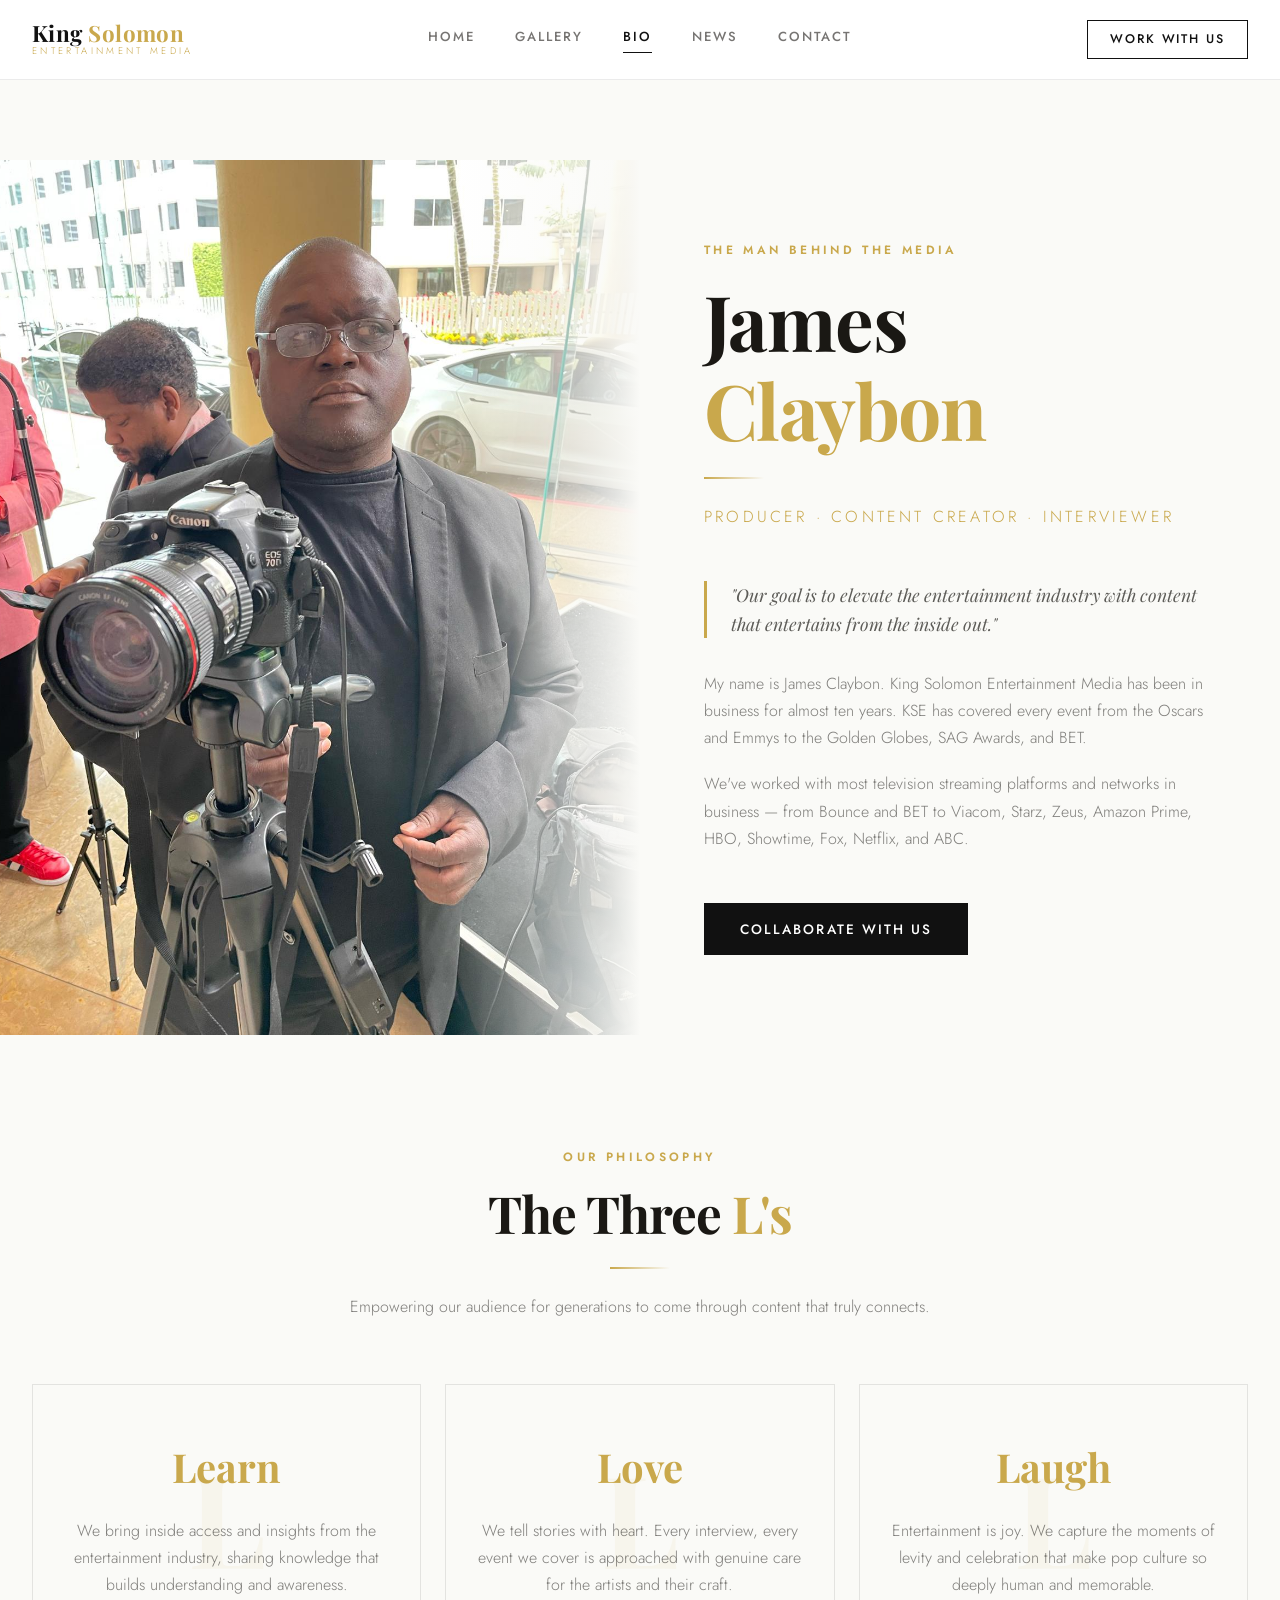
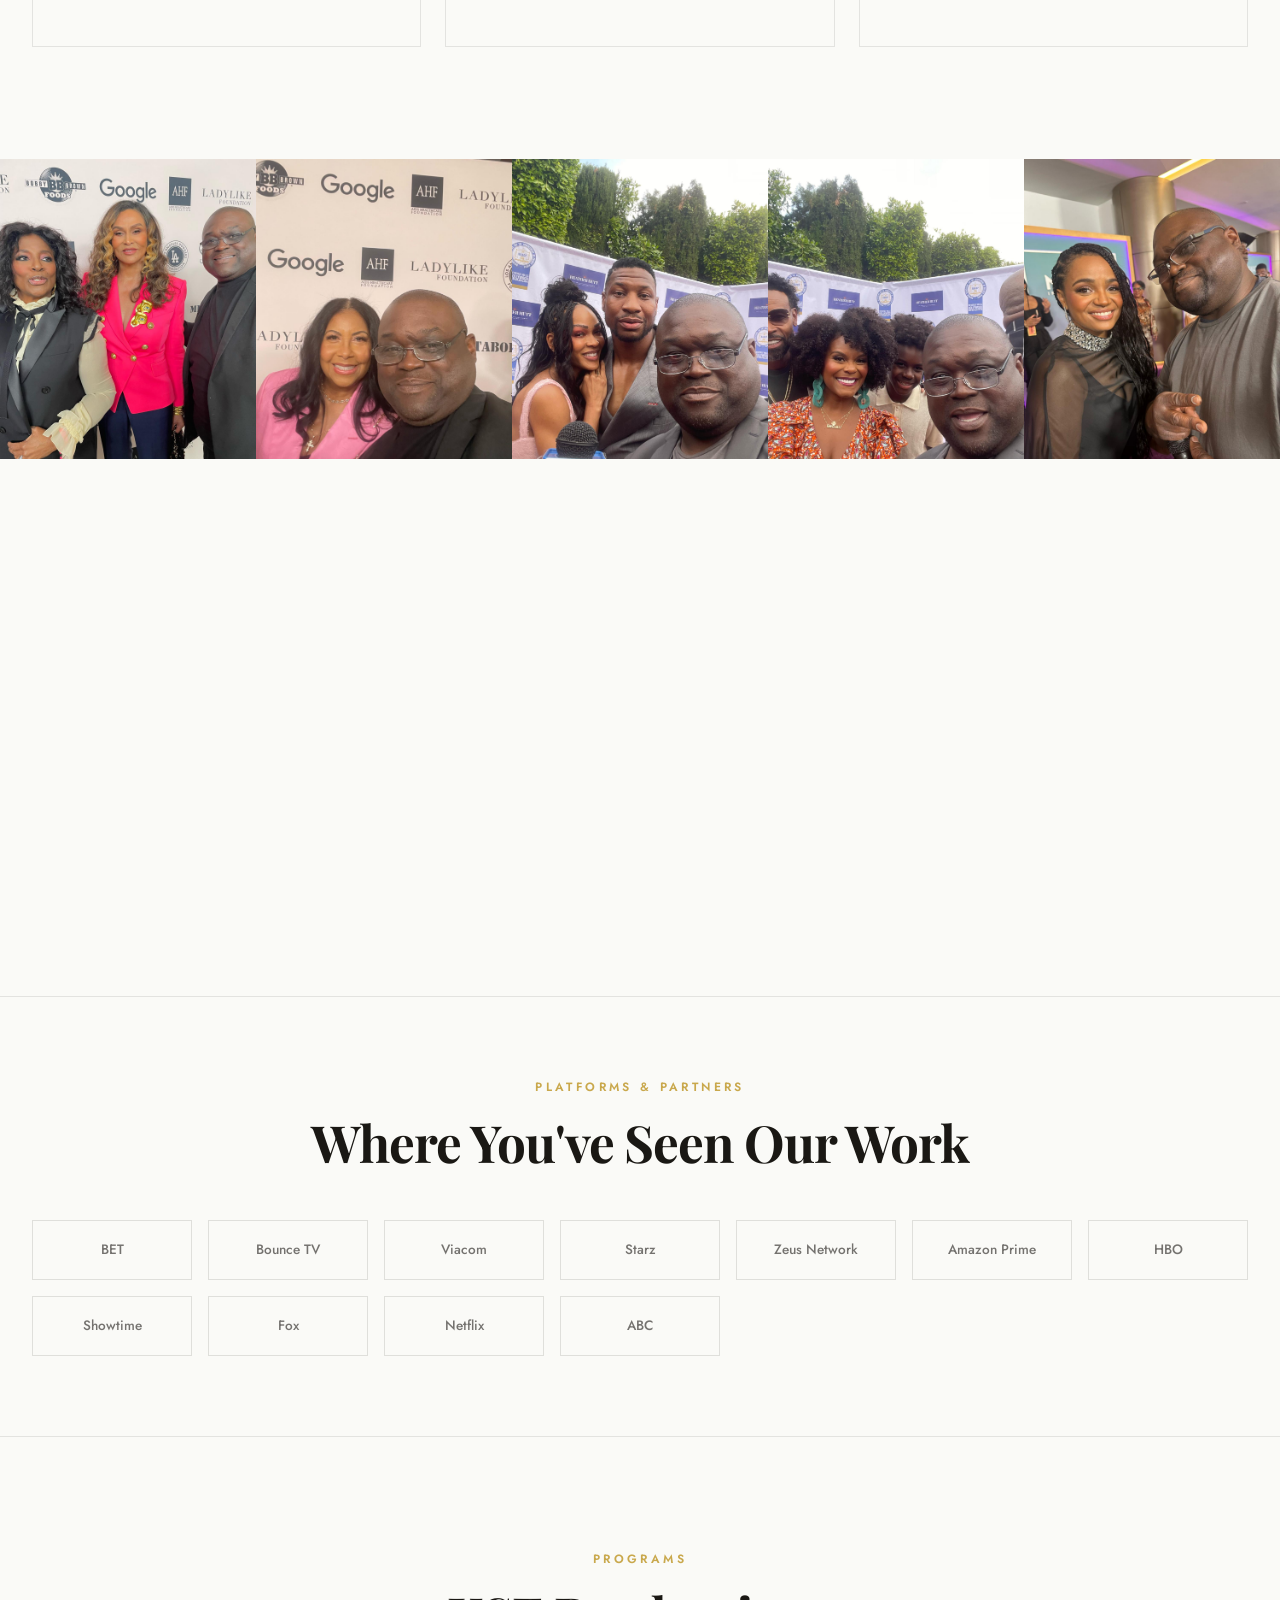
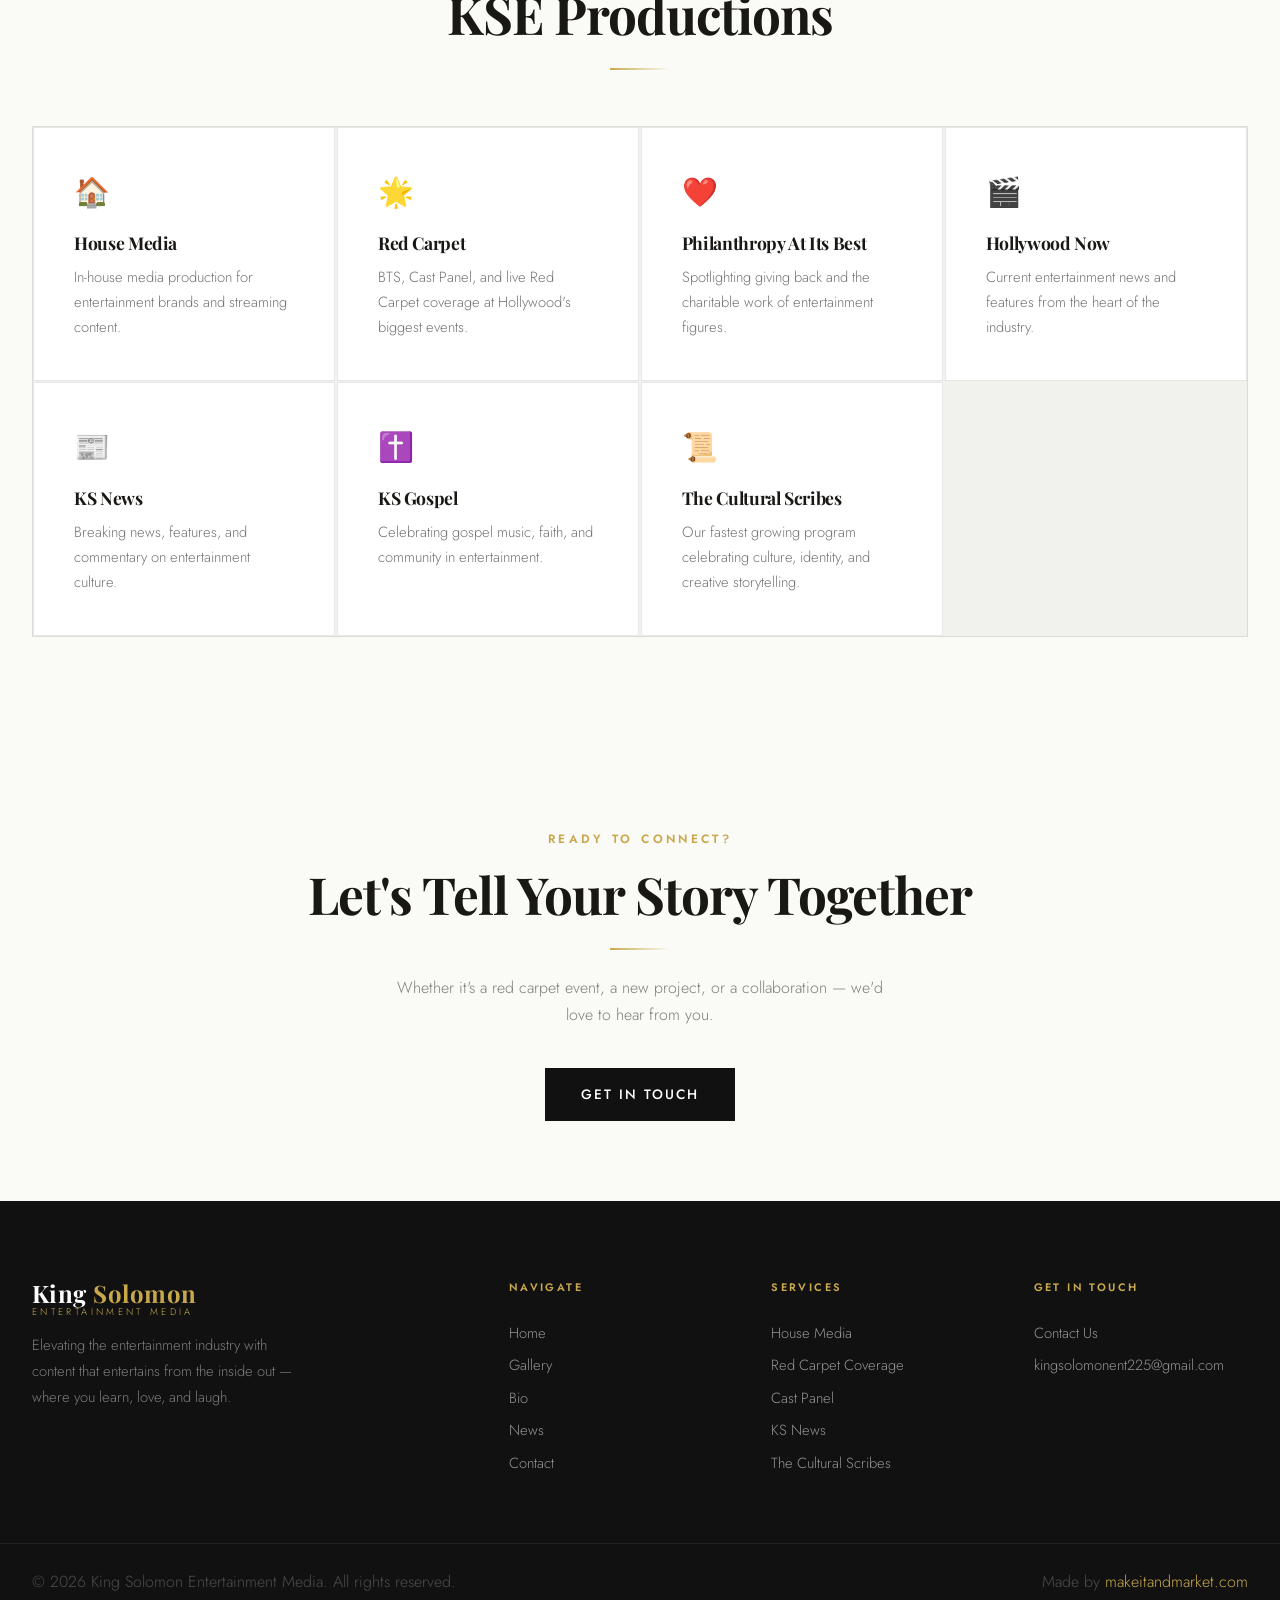
==== commit a3f9ce36: "Refactor footer structure and links in bio.html" ====
--- a/bio.html
+++ b/bio.html
@@ -180,14 +180,51 @@
 <!-- FOOTER -->
 <footer id="site-footer">
   <div class="footer-inner">
+
+    <!-- Brand col -->
     <div class="footer-brand">
-      <a href="index.html" class="site-logo"><span class="logo-main">King <em>Solomon</em></span><span class="logo-sub">Entertainment Media</span></a>
+      <a href="index.html" class="site-logo">
+        <span class="logo-main">King <em>Solomon</em></span>
+        <span class="logo-sub">Entertainment Media</span>
+      </a>
       <p class="footer-tagline">Elevating the entertainment industry with content that entertains from the inside out — where you learn, love, and laugh.</p>
     </div>
-    <div class="footer-col"><h4 class="footer-heading">Navigate</h4><ul class="footer-links"><li><a href="index.html">Home</a></li><li><a href="gallery.html">Gallery</a></li><li><a href="bio.html">Bio</a></li><li><a href="news.html">News</a></li><li><a href="contact.html">Contact</a></li></ul></div>
-    <div class="footer-col"><h4 class="footer-heading">Services</h4><ul class="footer-links"><li><a href="bio.html">House Media</a></li><li><a href="bio.html">Red Carpet Coverage</a></li><li><a href="bio.html">Cast Panel</a></li><li><a href="bio.html">KS News</a></li><li><a href="bio.html">The Cultural Scribes</a></li></ul></div>
-    <div class="footer-col"><h4 class="footer-heading">Get In Touch</h4><ul class="footer-links"><li><a href="contact.html">Contact Us</a></li><li><a href="mailto:kingsolomonent225@gmail.com" style="font-size:0.82rem;word-break:break-word">kingsolomonent225@gmail.com</a></li></ul></div>
-  </div>
+
+    <!-- Navigate -->
+    <div class="footer-col">
+      <h4 class="footer-heading">Navigate</h4>
+      <ul class="footer-links">
+        <li><a href="index.html">Home</a></li>
+        <li><a href="gallery.html">Gallery</a></li>
+        <li><a href="bio.html">Bio</a></li>
+        <li><a href="news.html">News</a></li>
+        <li><a href="contact.html">Contact</a></li>
+      </ul>
+    </div>
+
+    <!-- Services -->
+    <div class="footer-col">
+      <h4 class="footer-heading">Services</h4>
+      <ul class="footer-links">
+        <li><a href="bio.html">House Media</a></li>
+        <li><a href="bio.html">Red Carpet Coverage</a></li>
+        <li><a href="bio.html">Cast Panel</a></li>
+        <li><a href="bio.html">KS News</a></li>
+        <li><a href="bio.html">The Cultural Scribes</a></li>
+      </ul>
+    </div>
+
+    <!-- Get In Touch -->
+    <div class="footer-col">
+      <h4 class="footer-heading">Get In Touch</h4>
+      <ul class="footer-links">
+        <li><a href="contact.html">Contact Us</a></li>
+        <li><a href="mailto:kingsolomonent225@gmail.com" style="font-size:0.82rem;word-break:break-word">kingsolomonent225@gmail.com</a></li>
+      </ul>
+    </div>
+
+  </div>
+
   <div class="footer-bottom">
     <p>&copy; 2026 King Solomon Entertainment Media. All rights reserved.</p>
     <p>Made by <a href="https://makeitandmarket.com" target="_blank">makeitandmarket.com</a></p>
--- a/css/main.css
+++ b/css/main.css
@@ -1420,7 +1420,116 @@
 
 /* Section labels — gold accent */
 .section-label { color: var(--gold) !important; }
-
+/* ═══════════════════════════════════════════════
+   CARL'S BRIEF — White / Black / Gold ONLY
+   No grey. Remove social from footer.
+   ═══════════════════════════════════════════════ */
+
+/* Kill all grey backgrounds */
+:root {
+  --dark:   #FFFFFF;
+  --dark-2: #FAFAF7;
+  --dark-3: #F3F0EA;
+}
+
+/* Sections that were grey → warm white */
+.logos-section    { background: #FAFAF7 !important; }
+.social-section   { background: #FAFAF7 !important; }
+.networks-section { background: #FAFAF7 !important; }
+.page-hero        { background: #FAFAF7 !important; }
+.page-hero-bg     { background: linear-gradient(135deg, #FAFAF7, #F3F0EA) !important; }
+.page-hero-content h1 { color: #1A1814 !important; }
+.page-hero-content p  { color: rgba(26,24,20,0.62) !important; }
+section[style*="background:var(--dark-2)"],
+.section[style*="background:var(--dark-2)"] { background: #FAFAF7 !important; }
+.contact-inquiries { background: #F3F0EA !important; }
+.news-wp-note      { background: #F3F0EA !important; border-color: rgba(26,24,20,0.07) !important; }
+.service-card      { background: #fff !important; }
+.service-card:hover { background: #FAFAF7 !important; }
+.post-card         { background: #fff !important; }
+.post-card:hover   { background: #FAFAF7 !important; }
+
+/* ── FOOTER — exact match to Carl's screenshot ── */
+#site-footer {
+  background: #111111 !important;
+  border-top: none !important;
+  padding: 5rem 0 0 !important;
+}
+.footer-inner {
+  display: grid !important;
+  grid-template-columns: 2fr 1fr 1fr 1fr !important;
+  gap: 3rem !important;
+  max-width: 1280px !important;
+  margin: 0 auto !important;
+  padding: 0 2rem 4rem !important;
+}
+.footer-brand .logo-main { color: #fff !important; font-size: 1.5rem !important; }
+.footer-brand .logo-main em { color: #C9A84C !important; }
+.footer-brand .logo-sub { color: #C9A84C !important; }
+.footer-tagline {
+  font-family: var(--font-body) !important;
+  font-size: 0.9rem !important;
+  color: rgba(255,255,255,0.45) !important;
+  line-height: 1.75 !important;
+  max-width: 260px !important;
+  margin-top: 1rem !important;
+}
+/* HIDE social icons from footer */
+.footer-brand .social-links,
+.footer-social { display: none !important; }
+
+/* Footer column headings — gold */
+.footer-heading,
+.footer-col h4 {
+  font-family: var(--font-body) !important;
+  font-size: 0.68rem !important;
+  font-weight: 600 !important;
+  letter-spacing: 0.22em !important;
+  text-transform: uppercase !important;
+  color: #C9A84C !important;
+  margin-bottom: 1.5rem !important;
+}
+/* Footer links — white */
+.footer-links a {
+  font-family: var(--font-body) !important;
+  font-size: 0.9rem !important;
+  color: rgba(255,255,255,0.55) !important;
+  transition: color 0.2s !important;
+  line-height: 2.2 !important;
+}
+.footer-links a:hover { color: #C9A84C !important; }
+.footer-links li { margin-bottom: 0 !important; }
+
+/* Footer bottom bar */
+.footer-bottom {
+  border-top: 1px solid rgba(255,255,255,0.07) !important;
+  padding: 1.5rem 2rem !important;
+  max-width: 1280px !important;
+  margin: 0 auto !important;
+  display: flex !important;
+  justify-content: space-between !important;
+  align-items: center !important;
+  font-size: 0.78rem !important;
+  color: rgba(255,255,255,0.25) !important;
+  flex-direction: row !important;
+  text-align: left !important;
+}
+.footer-bottom p { margin: 0 !important; color: rgba(255,255,255,0.25) !important; }
+.footer-bottom a { color: #C9A84C !important; }
+.footer-bottom a:hover { color: #fff !important; }
+
+/* Bigger readable fonts throughout */
+body { font-size: 17px !important; }
+p    { font-size: 1rem !important; }
+.section-label { font-size: 0.75rem !important; letter-spacing: 0.28em !important; }
+.hero-tagline  { font-size: 1.1rem !important; }
+.service-card p { font-size: 0.92rem !important; }
+.post-card p    { font-size: 0.92rem !important; }
+.contact-value  { font-size: 1rem !important; }
+.bio-quote      { font-size: 1.1rem !important; }
+.footer-tagline { font-size: 0.92rem !important; }
+.footer-links a { font-size: 0.92rem !important; }
+.main-nav a     { font-size: 0.82rem !important; }
 /* Nav hover/active underline — black */
 .main-nav a { color: rgba(26,24,20,0.6) !important; }
 .main-nav a:hover, .main-nav a.active { color: #111111 !important; }
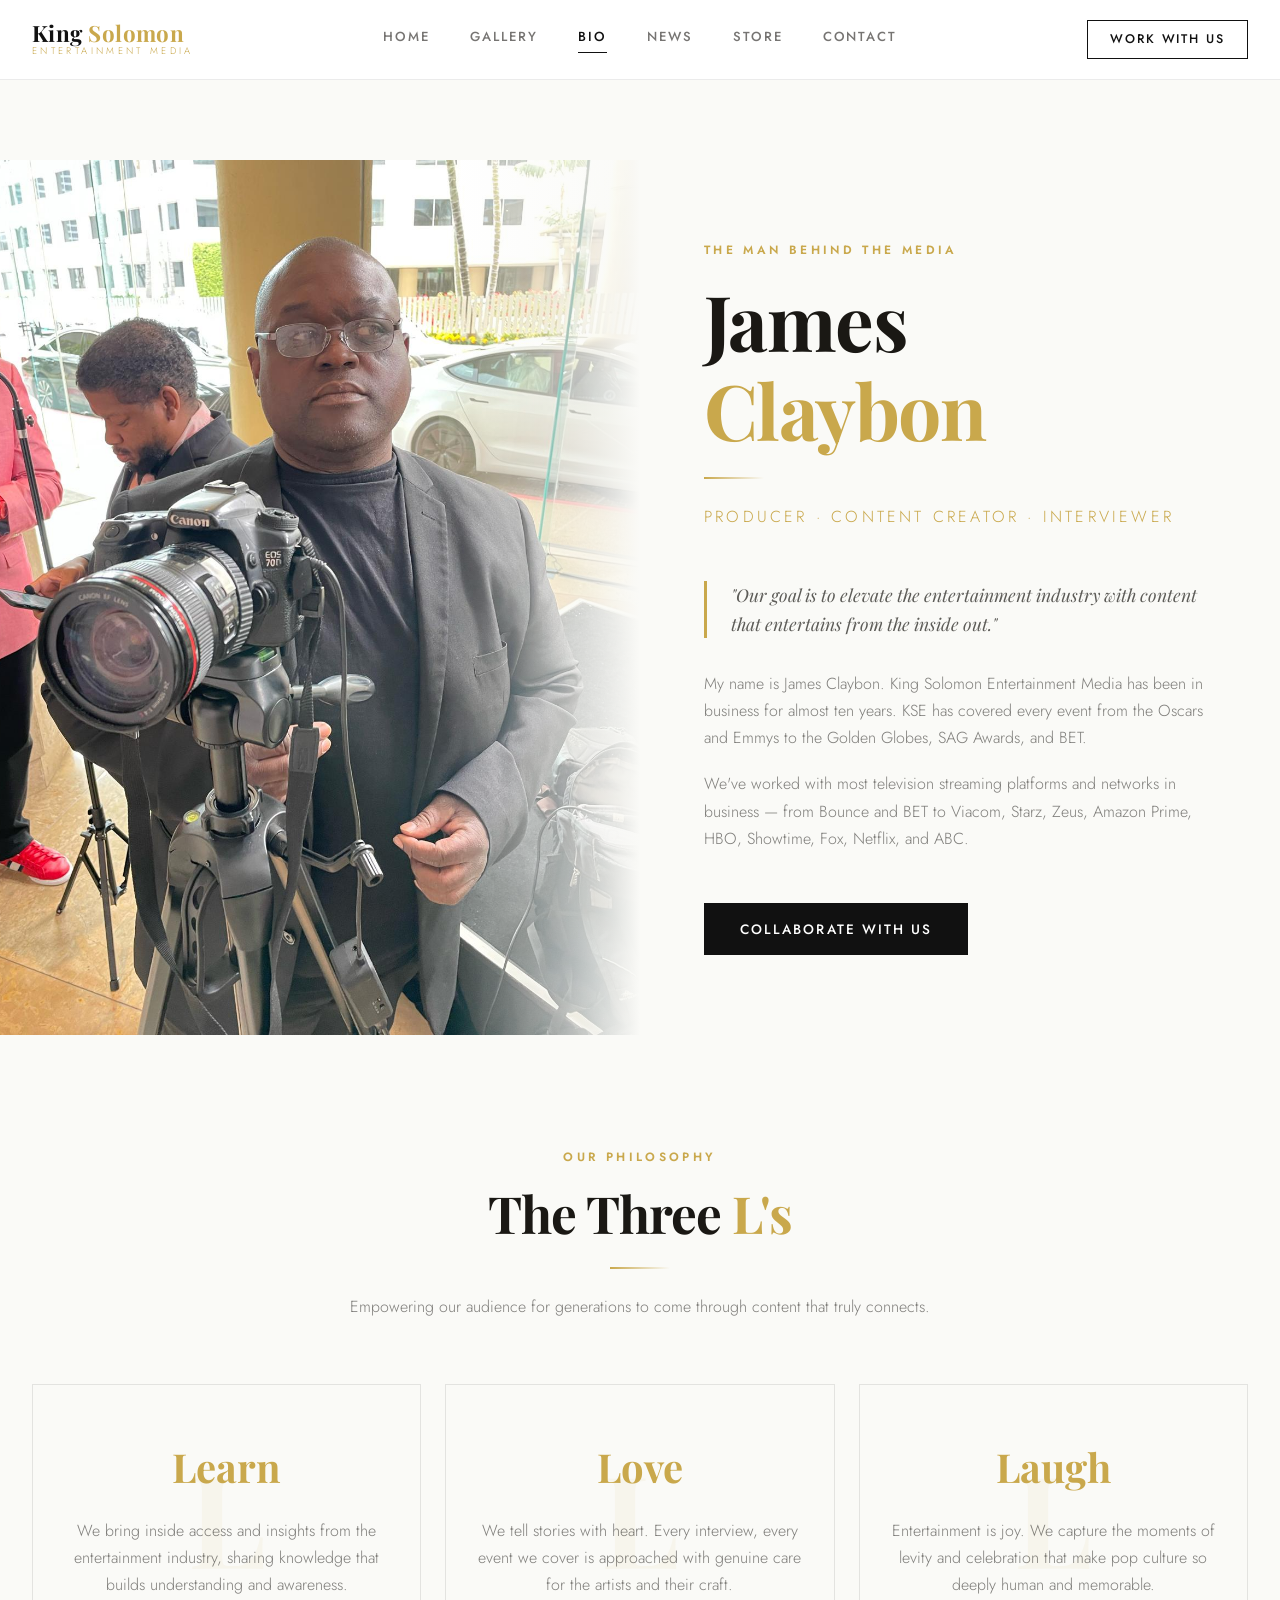
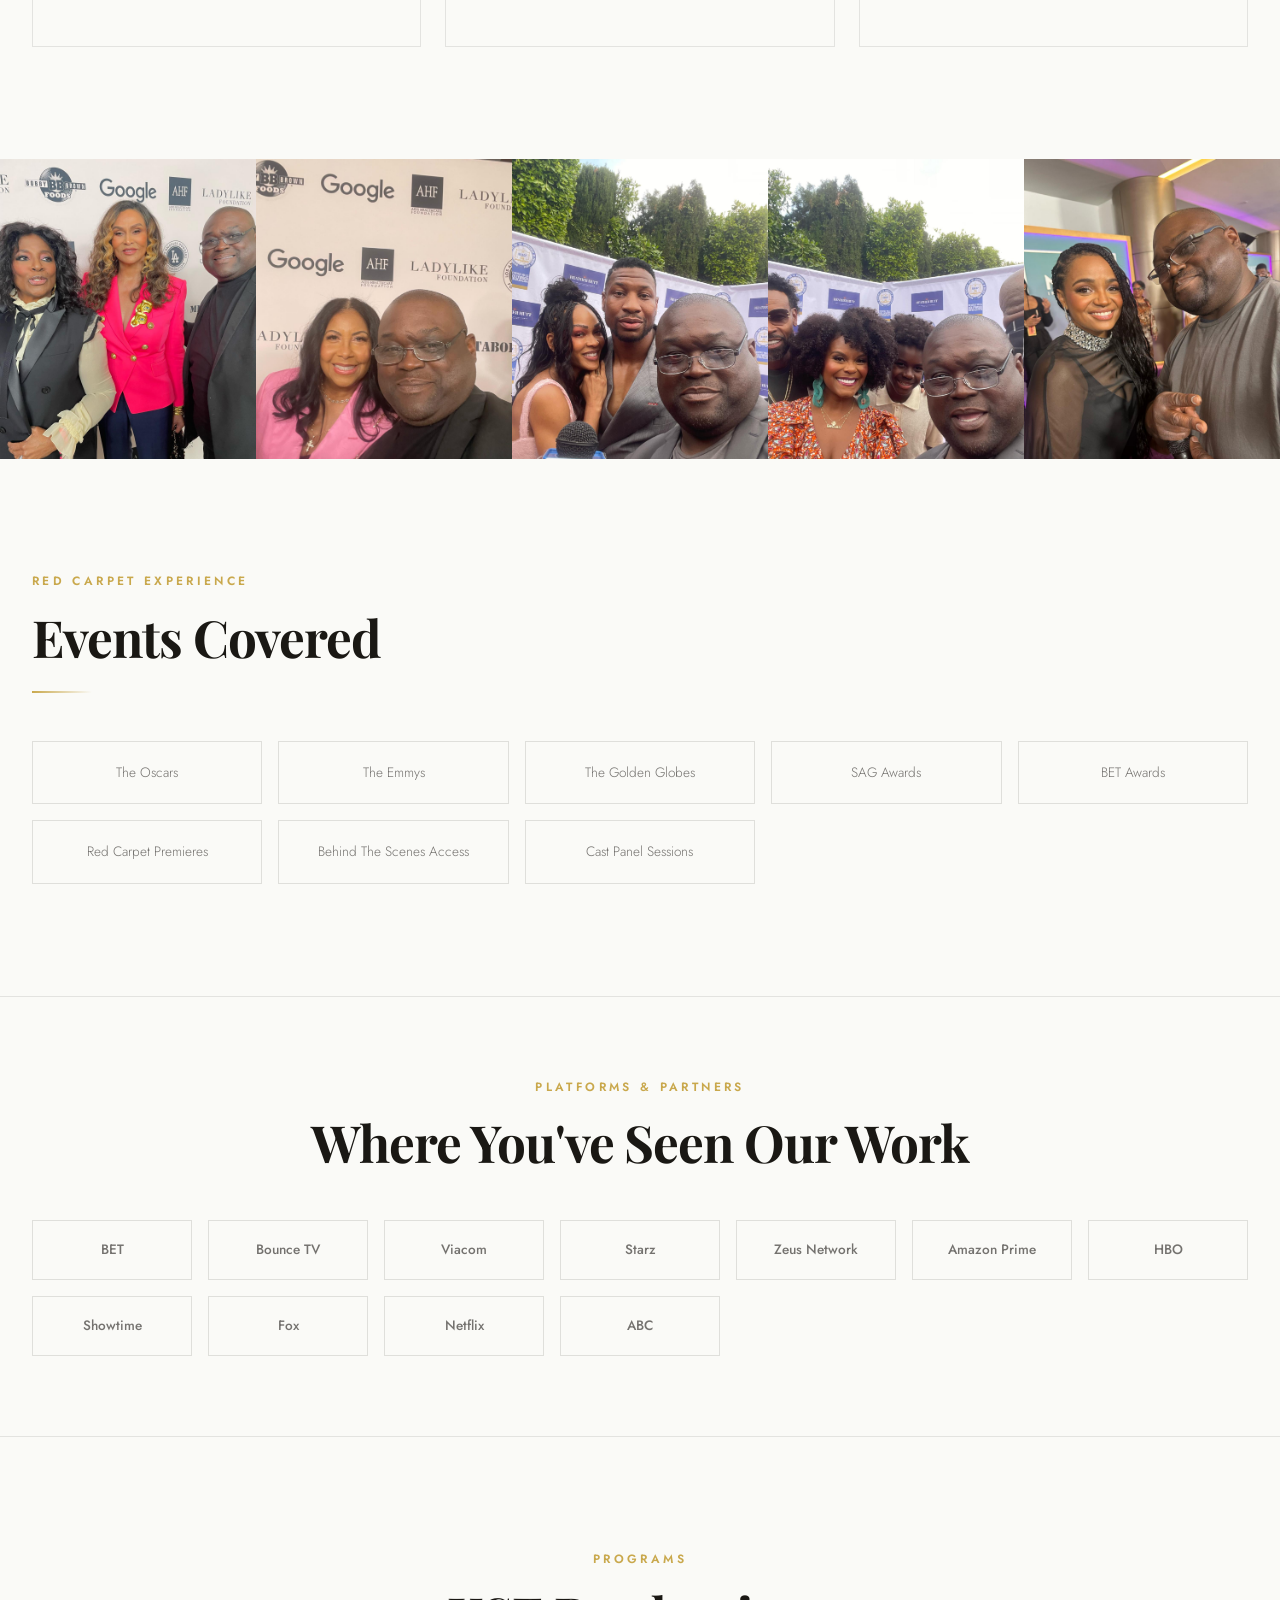
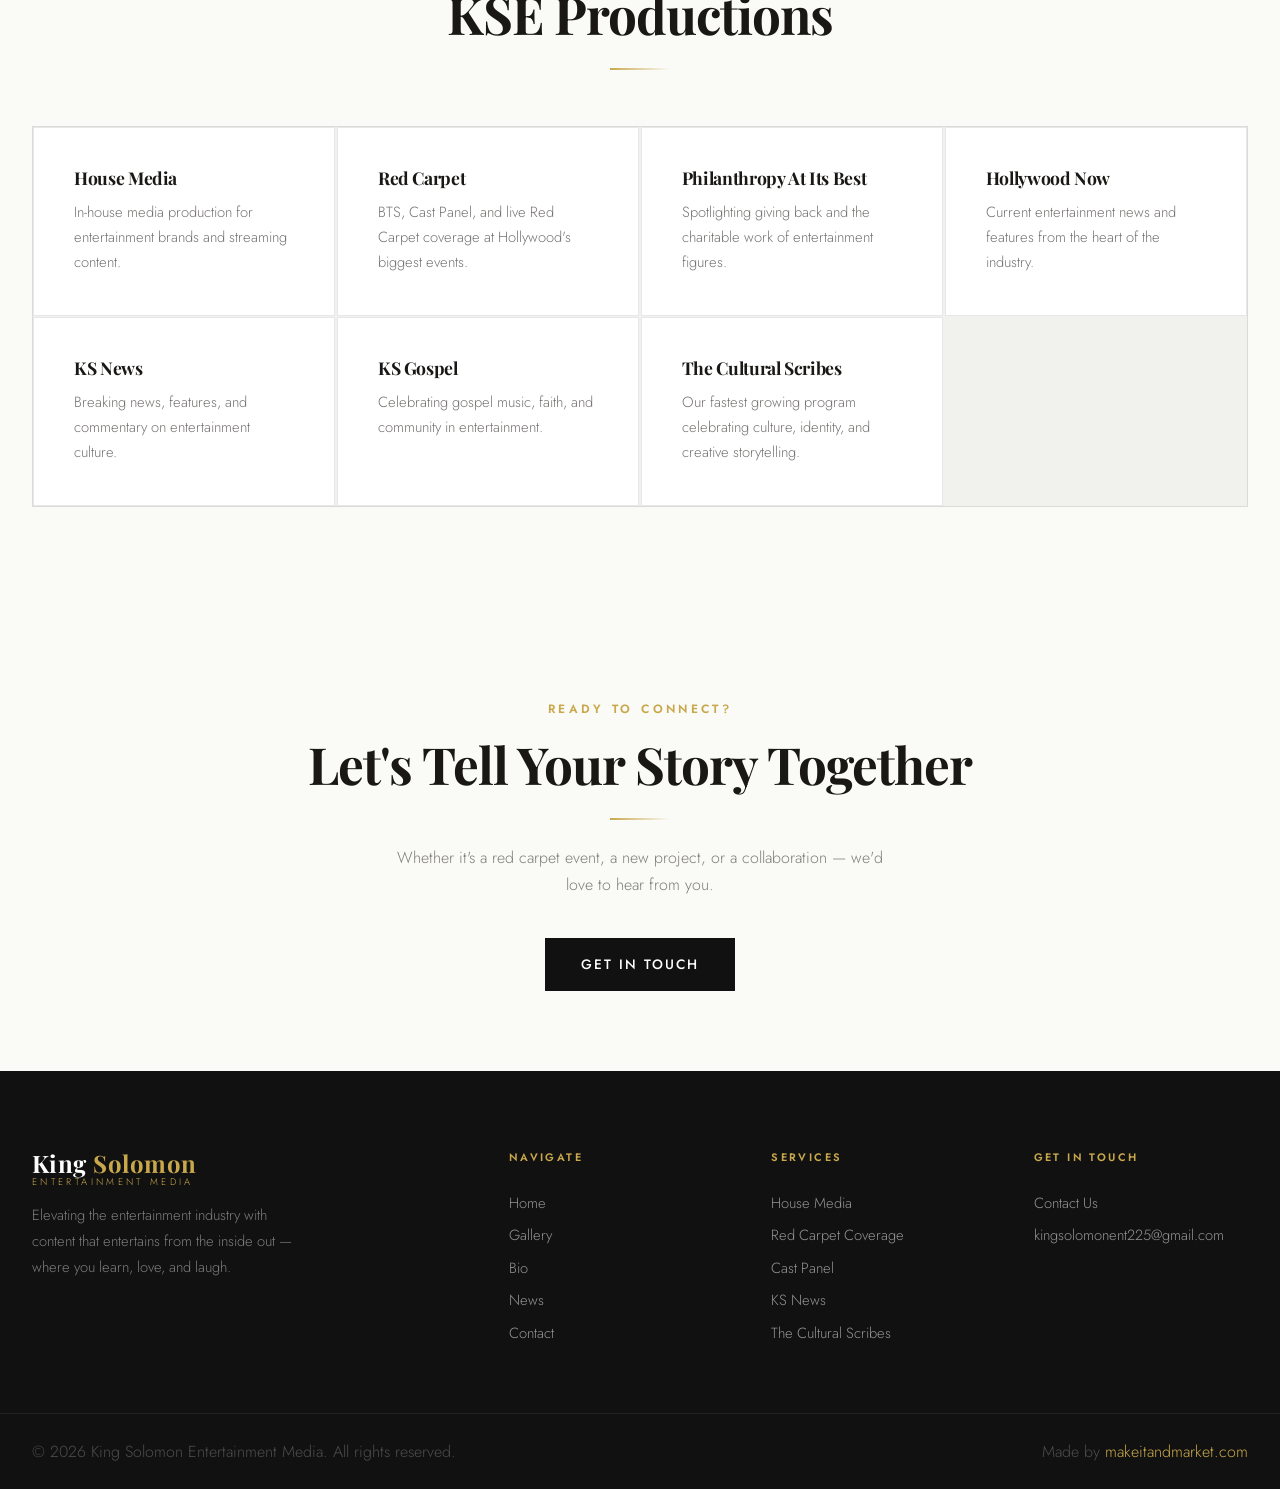
==== commit 1f98f1c1: "Add Store link to navigation in bio.html" ====
--- a/bio.html
+++ b/bio.html
@@ -21,6 +21,7 @@
       <a href="gallery.html">Gallery</a>
       <a href="bio.html" class="active">Bio</a>
       <a href="news.html">News</a>
+      <a href="store.html">Store</a>  
       <a href="contact.html">Contact</a>
     </nav>
     <div class="header-right">
@@ -32,7 +33,7 @@
 <nav class="mob-nav">
   <button class="mob-close">&#10005;</button>
   <a href="index.html">Home</a><a href="gallery.html">Gallery</a>
-  <a href="bio.html">Bio</a><a href="news.html">News</a><a href="contact.html">Contact</a>
+  <a href="bio.html">Bio</a><a href="news.html">News</a><a href="store.html">Store</a><a href="contact.html">Contact</a>
 </nav>
 
 <div class="page-offset">
--- a/css/main.css
+++ b/css/main.css
@@ -575,8 +575,7 @@
 .service-card:hover::before { width: 100%; }
 
 .service-icon {
-  font-size: 1.8rem;
-  margin-bottom: 1rem;
+   display:none;
 }
 
 .service-card h3 {
@@ -1663,3 +1662,546 @@
 @media(max-width:480px){
   .photo-strip { grid-template-columns:repeat(2,1fr); }
 }
+
+/* ==========================================
+   AFFILIATES / CLIENTS SECTION
+   ========================================== */
+.affiliates-section {
+  background: #FAFAF7;
+  border-top: 1px solid rgba(26,24,20,0.07);
+  border-bottom: 1px solid rgba(26,24,20,0.07);
+}
+
+.affiliates-header {
+  margin-bottom: 1rem;
+}
+
+.affiliates-intro {
+  font-size: 1rem;
+  color: rgba(26,24,20,0.55);
+  max-width: 620px;
+  margin-bottom: 4rem;
+}
+
+.affiliates-group {
+  margin-bottom: 3.5rem;
+}
+
+.affiliates-group:last-child {
+  margin-bottom: 0;
+}
+
+.affiliates-group-label {
+  font-family: var(--font-body);
+  font-size: 0.7rem;
+  font-weight: 600;
+  letter-spacing: 0.22em;
+  text-transform: uppercase;
+  color: rgba(26,24,20,0.35);
+  margin-bottom: 1.5rem;
+  padding-bottom: 0.75rem;
+  border-bottom: 1px solid rgba(26,24,20,0.08);
+}
+
+/* Networks: 5-column grid */
+.affiliates-grid {
+  display: grid;
+  grid-template-columns: repeat(5, 1fr);
+  gap: 1px;
+  background: rgba(26,24,20,0.07);
+  border: 1px solid rgba(26,24,20,0.07);
+}
+
+/* Award shows: 5-column grid, wider tiles */
+.affiliates-grid--awards {
+  grid-template-columns: repeat(5, 1fr);
+}
+
+.affiliate-tile {
+  background: #fff;
+  display: flex;
+  align-items: center;
+  justify-content: center;
+  padding: 2rem 1.5rem;
+  height: 110px;
+  transition: background 0.3s ease;
+  position: relative;
+  overflow: hidden;
+}
+
+.affiliate-tile--wide {
+  height: 130px;
+  padding: 1.75rem 2rem;
+}
+
+.affiliate-tile:hover {
+  background: #FAFAF7;
+}
+
+.affiliate-tile img {
+  max-width: 100%;
+  max-height: 60px;
+  width: auto;
+  height: auto;
+  object-fit: contain;
+  filter: grayscale(100%);
+  opacity: 0.55;
+  transition: filter 0.35s ease, opacity 0.35s ease, transform 0.35s ease;
+  display: block;
+  margin: 0 auto;
+}
+
+.affiliate-tile--wide img {
+  max-height: 72px;
+}
+
+.affiliate-tile:hover img {
+  filter: grayscale(0%);
+  opacity: 1;
+  transform: scale(1.04);
+}
+
+@media (max-width: 1024px) {
+  .affiliates-grid {
+    grid-template-columns: repeat(4, 1fr);
+  }
+  .affiliates-grid--awards {
+    grid-template-columns: repeat(3, 1fr);
+  }
+}
+
+@media (max-width: 640px) {
+  .affiliates-grid,
+  .affiliates-grid--awards {
+    grid-template-columns: repeat(2, 1fr);
+  }
+  .affiliate-tile,
+  .affiliate-tile--wide {
+    height: 90px;
+    padding: 1.25rem 1rem;
+  }
+}
+/* ==========================================
+   OUR PROGRAMS / SHOWS SECTION
+   ========================================== */
+.programs-section {
+  background: #FAFAF7;
+}
+
+.programs-section .programs-grid {
+  display: grid !important;
+  grid-template-columns: repeat(2, 1fr) !important;
+  gap: 2.5rem !important;
+}
+.programs-section .program-card {
+  width: auto !important;
+  max-width: none !important;
+}
+.program-card {
+  display: flex;
+  flex-direction: column;
+  border: 1px solid rgba(26,24,20,0.08);
+  background: #fff;
+  overflow: hidden;
+  transition: box-shadow 0.35s ease;
+}
+
+.program-card:hover {
+  box-shadow: 0 8px 40px rgba(26,24,20,0.08);
+}
+
+/* 16:9 responsive iframe wrapper */
+.program-embed-wrap {
+  position: relative;
+  width: 100%;
+  padding-bottom: 56.25%;
+  height: 0;
+  overflow: hidden;
+  background: #111;
+}
+
+.program-embed-wrap iframe {
+  position: absolute;
+  top: 0; left: 0;
+  width: 100%;
+  height: 100%;
+  border: none;
+}
+
+.program-info {
+  padding: 1.8rem 2rem 2rem;
+  display: flex;
+  flex-direction: column;
+  flex: 1;
+}
+
+.program-title {
+  font-family: var(--font-display);
+  font-size: 1.35rem;
+  font-weight: 700;
+  color: #111111;
+  margin-bottom: 0.6rem;
+  line-height: 1.2;
+}
+
+.program-desc {
+  font-size: 0.9rem;
+  color: rgba(26,24,20,0.55);
+  margin-bottom: 1.5rem;
+  flex: 1;
+}
+
+.program-info .btn {
+  align-self: flex-start;
+}
+
+@media (max-width: 768px) {
+  .programs-grid {
+    grid-template-columns: 1fr;
+    gap: 2rem;
+  }
+
+  .program-info {
+    padding: 1.4rem 1.5rem 1.6rem;
+  }
+}
+/* ==========================================
+   THE SOLOMON STORE — TEASER
+   ========================================== */
+.store-teaser-section {
+  background: #111111;
+  padding: 7rem 0;
+}
+
+.store-teaser-inner {
+  display: grid;
+  grid-template-columns: 1fr 1fr;
+  gap: 6rem;
+  align-items: center;
+}
+
+.store-teaser-text .section-label {
+  color: var(--gold) !important;
+}
+
+.store-teaser-text .section-title {
+  color: #ffffff !important;
+}
+
+.store-teaser-text .divider {
+  background: linear-gradient(90deg, var(--gold), transparent) !important;
+}
+
+.store-teaser-text p {
+  color: rgba(255,255,255,0.55) !important;
+  font-size: 1rem;
+}
+
+.store-teaser-text .btn {
+  border-color: var(--gold) !important;
+  color: var(--gold) !important;
+}
+
+.store-teaser-text .btn::before {
+  background: var(--gold) !important;
+}
+
+.store-teaser-text .btn:hover {
+  color: #111111 !important;
+}
+
+.store-teaser-cards {
+  display: grid;
+  grid-template-columns: 1fr 1fr;
+  gap: 1px;
+  background: rgba(255,255,255,0.06);
+  border: 1px solid rgba(255,255,255,0.06);
+}
+
+.store-placeholder-card {
+  background: #1a1a1a;
+  display: flex;
+  flex-direction: column;
+  align-items: center;
+  justify-content: center;
+  gap: 0.8rem;
+  padding: 3rem 1.5rem;
+  transition: background 0.3s ease;
+  cursor: default;
+}
+
+.store-placeholder-card:hover {
+  background: #222222;
+}
+
+.store-placeholder-card--accent {
+  background: rgba(201,168,76,0.08);
+  border: 1px solid rgba(201,168,76,0.2);
+}
+
+.store-placeholder-card--accent:hover {
+  background: rgba(201,168,76,0.14);
+}
+
+.store-placeholder-icon {
+  font-size: 2rem;
+  line-height: 1;
+}
+
+.store-placeholder-card span {
+  font-family: var(--font-body);
+  font-size: 0.72rem;
+  font-weight: 600;
+  letter-spacing: 0.2em;
+  text-transform: uppercase;
+  color: rgba(255,255,255,0.4);
+}
+
+.store-placeholder-card--accent span {
+  color: var(--gold);
+}
+
+@media (max-width: 768px) {
+  .store-teaser-inner {
+    grid-template-columns: 1fr;
+    gap: 3rem;
+  }
+}
+/* ==========================================
+   STORE PAGE
+   ========================================== */
+
+/* Launch banner */
+.store-launch-banner {
+  background: var(--gold);
+  padding: 0.75rem 0;
+  text-align: center;
+}
+
+.store-launch-banner p {
+  font-size: 0.82rem;
+  font-weight: 500;
+  letter-spacing: 0.1em;
+  text-transform: uppercase;
+  color: #111111;
+  margin: 0;
+  display: flex;
+  align-items: center;
+  justify-content: center;
+  gap: 0.6rem;
+}
+
+.store-launch-banner a {
+  color: #111111;
+  text-decoration: underline;
+  text-underline-offset: 3px;
+}
+
+.store-banner-dot {
+  display: inline-block;
+  width: 7px;
+  height: 7px;
+  background: #111111;
+  border-radius: 50%;
+  animation: storePulse 1.8s ease-in-out infinite;
+}
+
+@keyframes storePulse {
+  0%, 100% { opacity: 1; transform: scale(1); }
+  50% { opacity: 0.4; transform: scale(0.7); }
+}
+
+/* Filters */
+.store-filters {
+  display: flex;
+  gap: 0.5rem;
+  flex-wrap: wrap;
+  margin-bottom: 3rem;
+}
+
+.store-filter-btn {
+  padding: 0.5rem 1.6rem;
+  font-family: var(--font-body);
+  font-size: 0.75rem;
+  font-weight: 500;
+  letter-spacing: 0.15em;
+  text-transform: uppercase;
+  border: 1px solid rgba(26,24,20,0.15);
+  color: rgba(26,24,20,0.5);
+  background: transparent;
+  cursor: pointer;
+  transition: all 0.3s ease;
+}
+
+.store-filter-btn:hover,
+.store-filter-btn.active {
+  border-color: #111111;
+  color: #111111;
+}
+
+/* Product grid */
+.store-product-grid {
+  display: grid;
+  grid-template-columns: repeat(4, 1fr);
+  gap: 1.5rem;
+}
+
+.product-card {
+  display: flex;
+  flex-direction: column;
+  border: 1px solid rgba(26,24,20,0.08);
+  background: #fff;
+  overflow: hidden;
+  transition: box-shadow 0.35s ease, transform 0.35s ease;
+}
+
+.product-card:hover {
+  box-shadow: 0 8px 32px rgba(26,24,20,0.08);
+  transform: translateY(-3px);
+}
+
+.product-img-wrap {
+  position: relative;
+  width: 100%;
+}
+
+.product-img-placeholder {
+  width: 100%;
+  aspect-ratio: 1 / 1;
+  background: #F3F0EA;
+  display: flex;
+  align-items: center;
+  justify-content: center;
+  border-bottom: 1px solid rgba(26,24,20,0.06);
+}
+
+.product-img-placeholder--gold {
+  background: rgba(201,168,76,0.08);
+}
+
+.product-placeholder-label {
+  font-size: 0.7rem;
+  font-weight: 600;
+  letter-spacing: 0.2em;
+  text-transform: uppercase;
+  color: rgba(26,24,20,0.25);
+}
+
+.product-img-placeholder--gold .product-placeholder-label {
+  color: var(--gold);
+}
+
+.product-badge {
+  position: absolute;
+  top: 0.8rem;
+  left: 0.8rem;
+  background: #111111;
+  color: #fff;
+  font-size: 0.62rem;
+  font-weight: 600;
+  letter-spacing: 0.15em;
+  text-transform: uppercase;
+  padding: 0.25rem 0.7rem;
+}
+
+.product-badge--gold {
+  background: var(--gold);
+  color: #111111;
+}
+
+.product-info {
+  padding: 1.2rem 1.4rem 1.4rem;
+  display: flex;
+  flex-direction: column;
+  flex: 1;
+}
+
+.product-name {
+  font-family: var(--font-display);
+  font-size: 1rem;
+  font-weight: 700;
+  color: #111111;
+  margin-bottom: 0.25rem;
+  line-height: 1.3;
+}
+
+.product-category-tag {
+  font-size: 0.68rem;
+  font-weight: 500;
+  letter-spacing: 0.18em;
+  text-transform: uppercase;
+  color: var(--gold);
+  margin-bottom: 1rem;
+}
+
+.product-footer {
+  display: flex;
+  align-items: center;
+  justify-content: space-between;
+  margin-top: auto;
+  gap: 0.5rem;
+}
+
+.product-price {
+  font-family: var(--font-display);
+  font-size: 1.1rem;
+  font-weight: 700;
+  color: #111111;
+}
+
+.product-notify-btn {
+  padding: 0.4rem 1rem !important;
+  font-size: 0.68rem !important;
+}
+
+/* Notify CTA strip */
+.store-notify-section {
+  background: #111111;
+  padding: 5rem 0;
+}
+
+.store-notify-inner {
+  display: flex;
+  justify-content: space-between;
+  align-items: flex-start;
+  gap: 3rem;
+}
+
+/* Responsive */
+@media (max-width: 1024px) {
+  .store-product-grid {
+    grid-template-columns: repeat(3, 1fr);
+  }
+}
+
+@media (max-width: 768px) {
+  .store-product-grid {
+    grid-template-columns: repeat(2, 1fr);
+  }
+  .store-notify-inner {
+    flex-direction: column;
+    gap: 2rem;
+  }
+}
+
+@media (max-width: 480px) {
+  .store-product-grid {
+    grid-template-columns: 1fr;
+  }
+}
+.store-teaser-cards-link {
+  display: block;
+  text-decoration: none;
+}
+
+.store-teaser-cards-link .store-placeholder-card {
+  cursor: pointer;
+}
+
+.store-teaser-cards-link:hover .store-placeholder-card {
+  background: #222222;
+}
+
+.store-teaser-cards-link:hover .store-placeholder-card--accent {
+  background: rgba(201,168,76,0.2);
+}
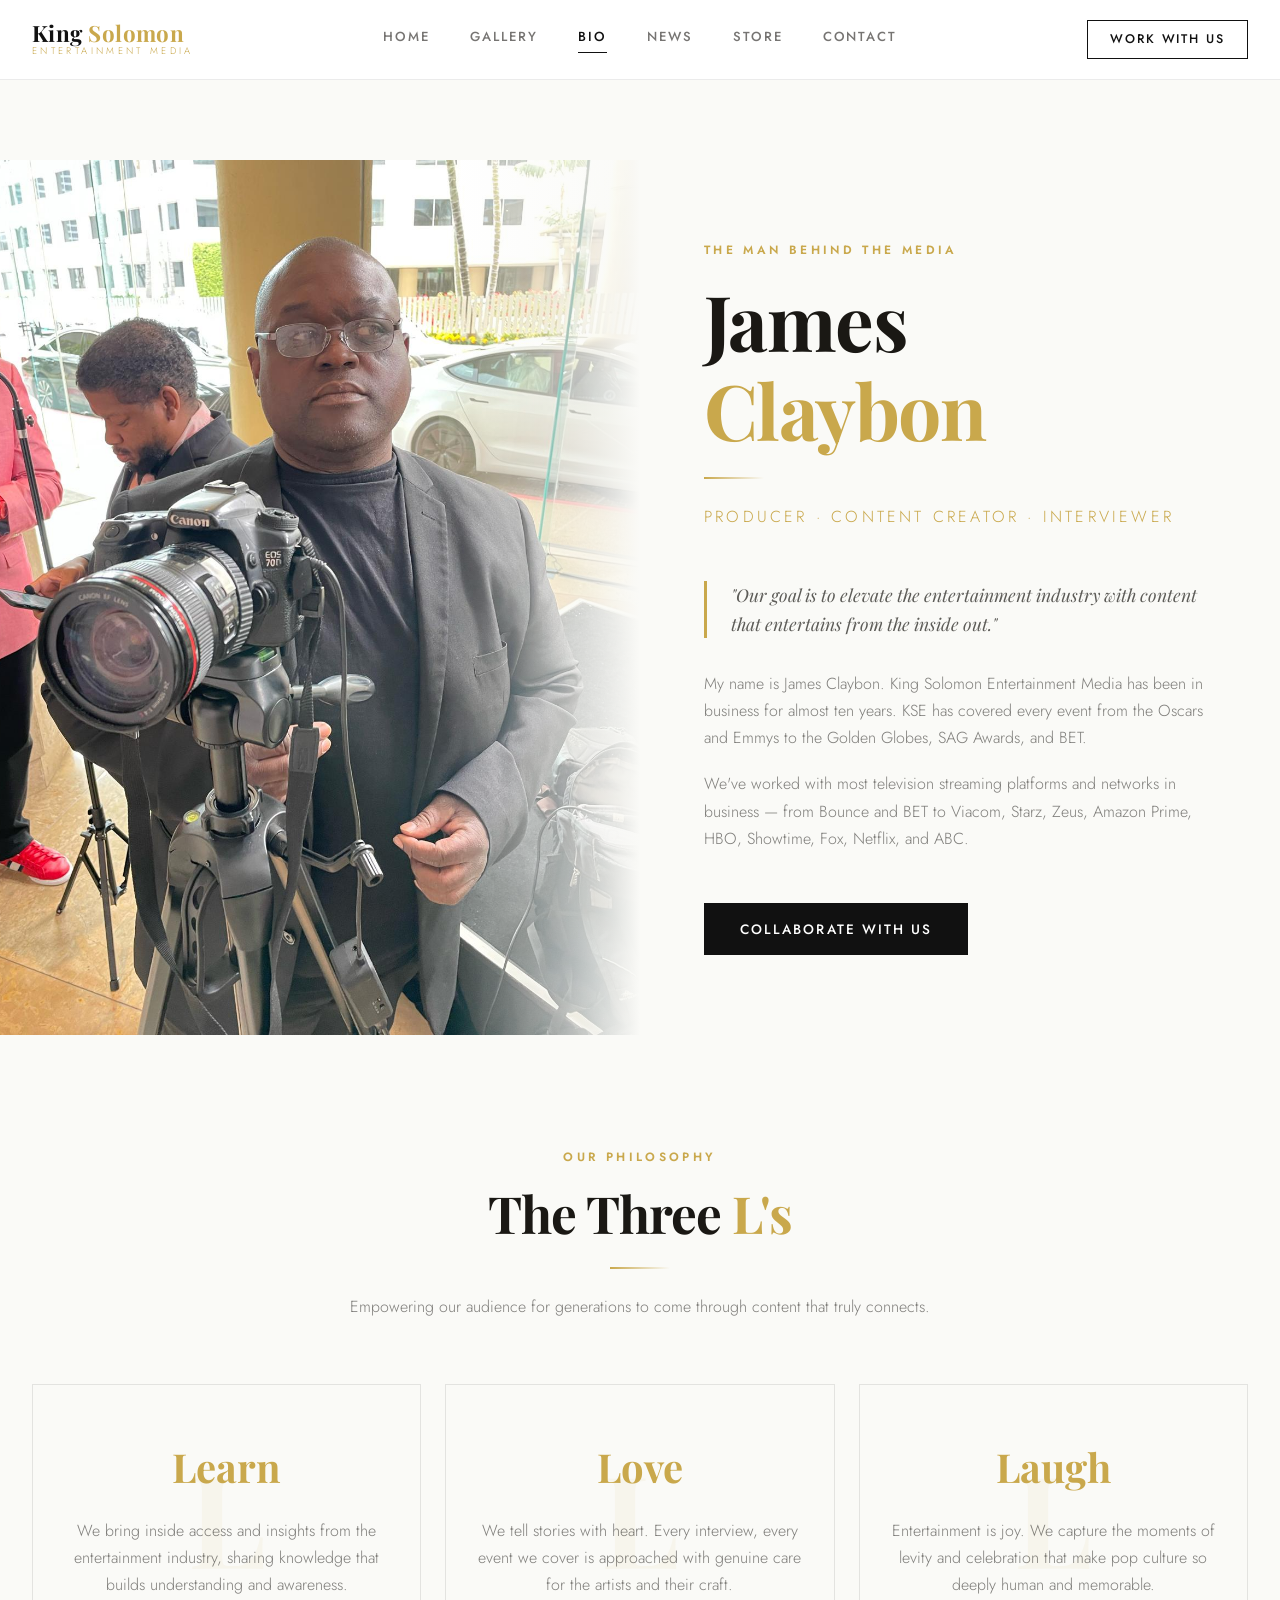
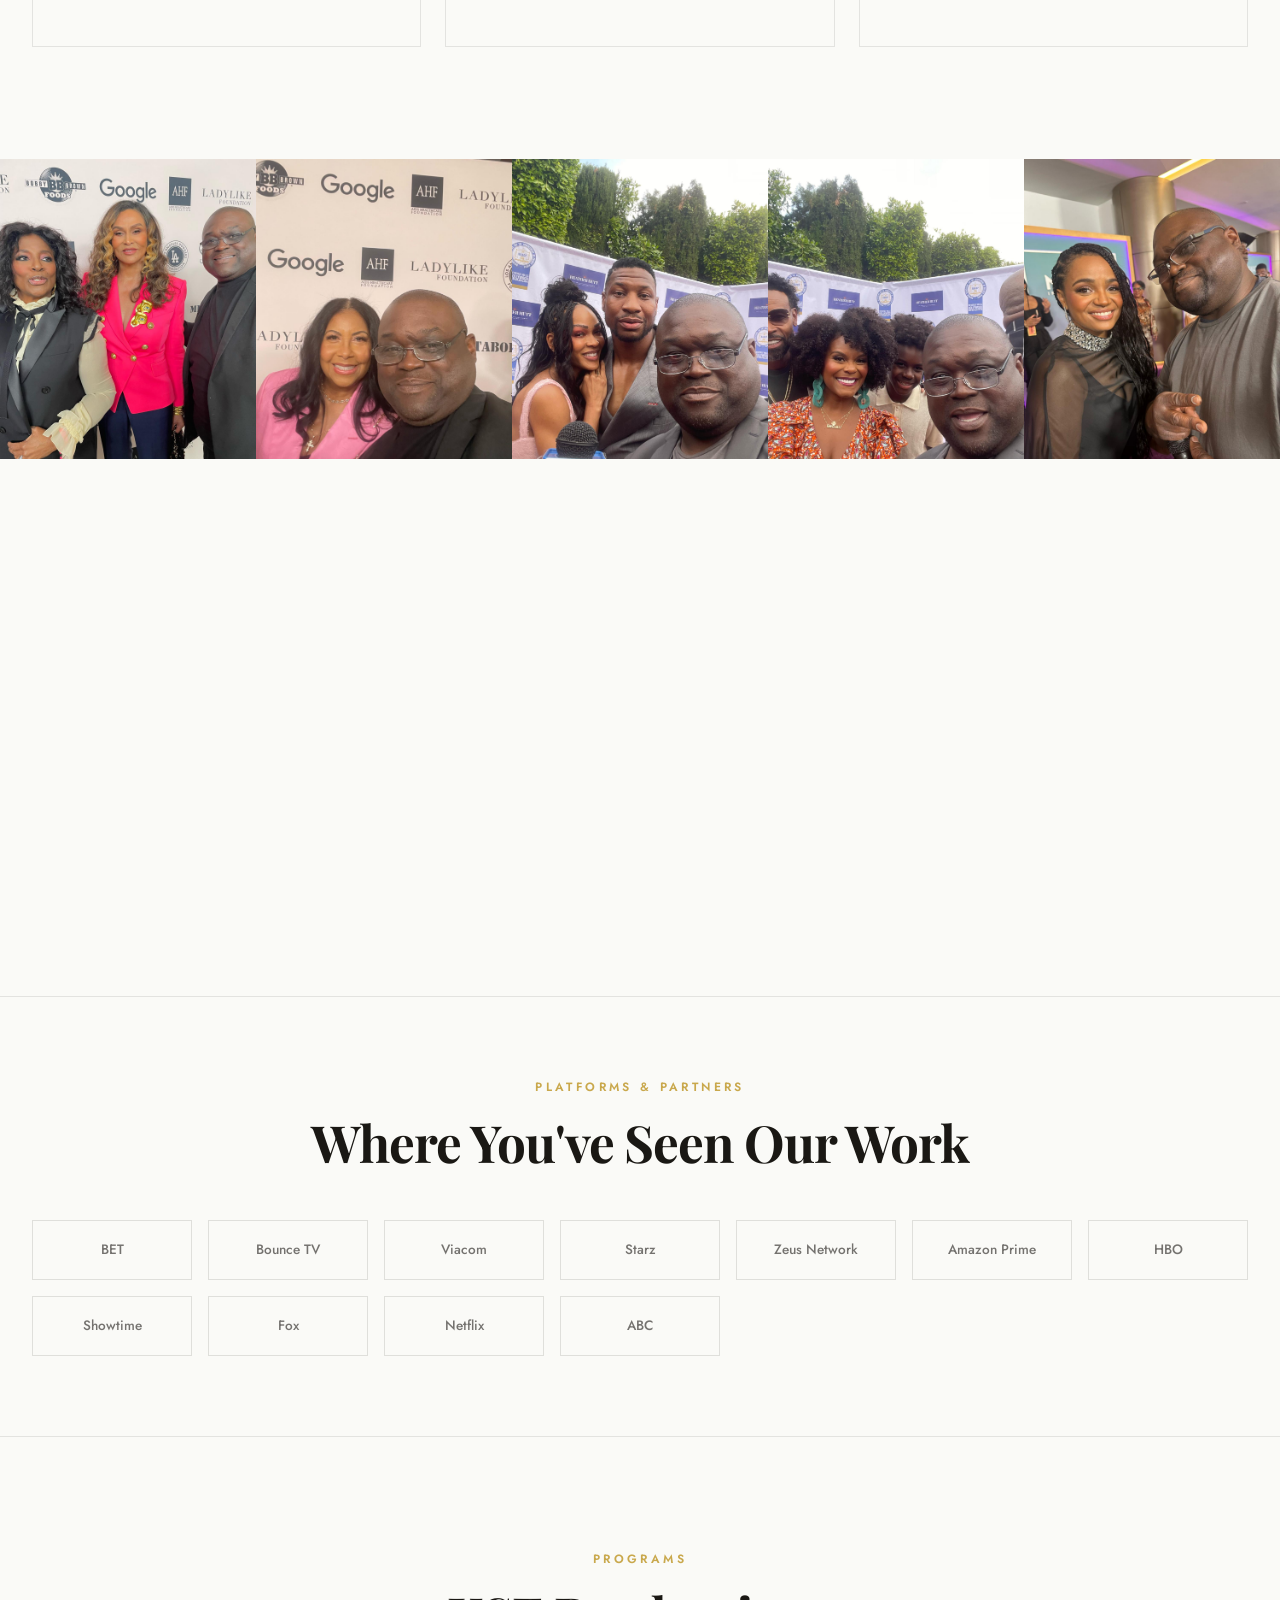
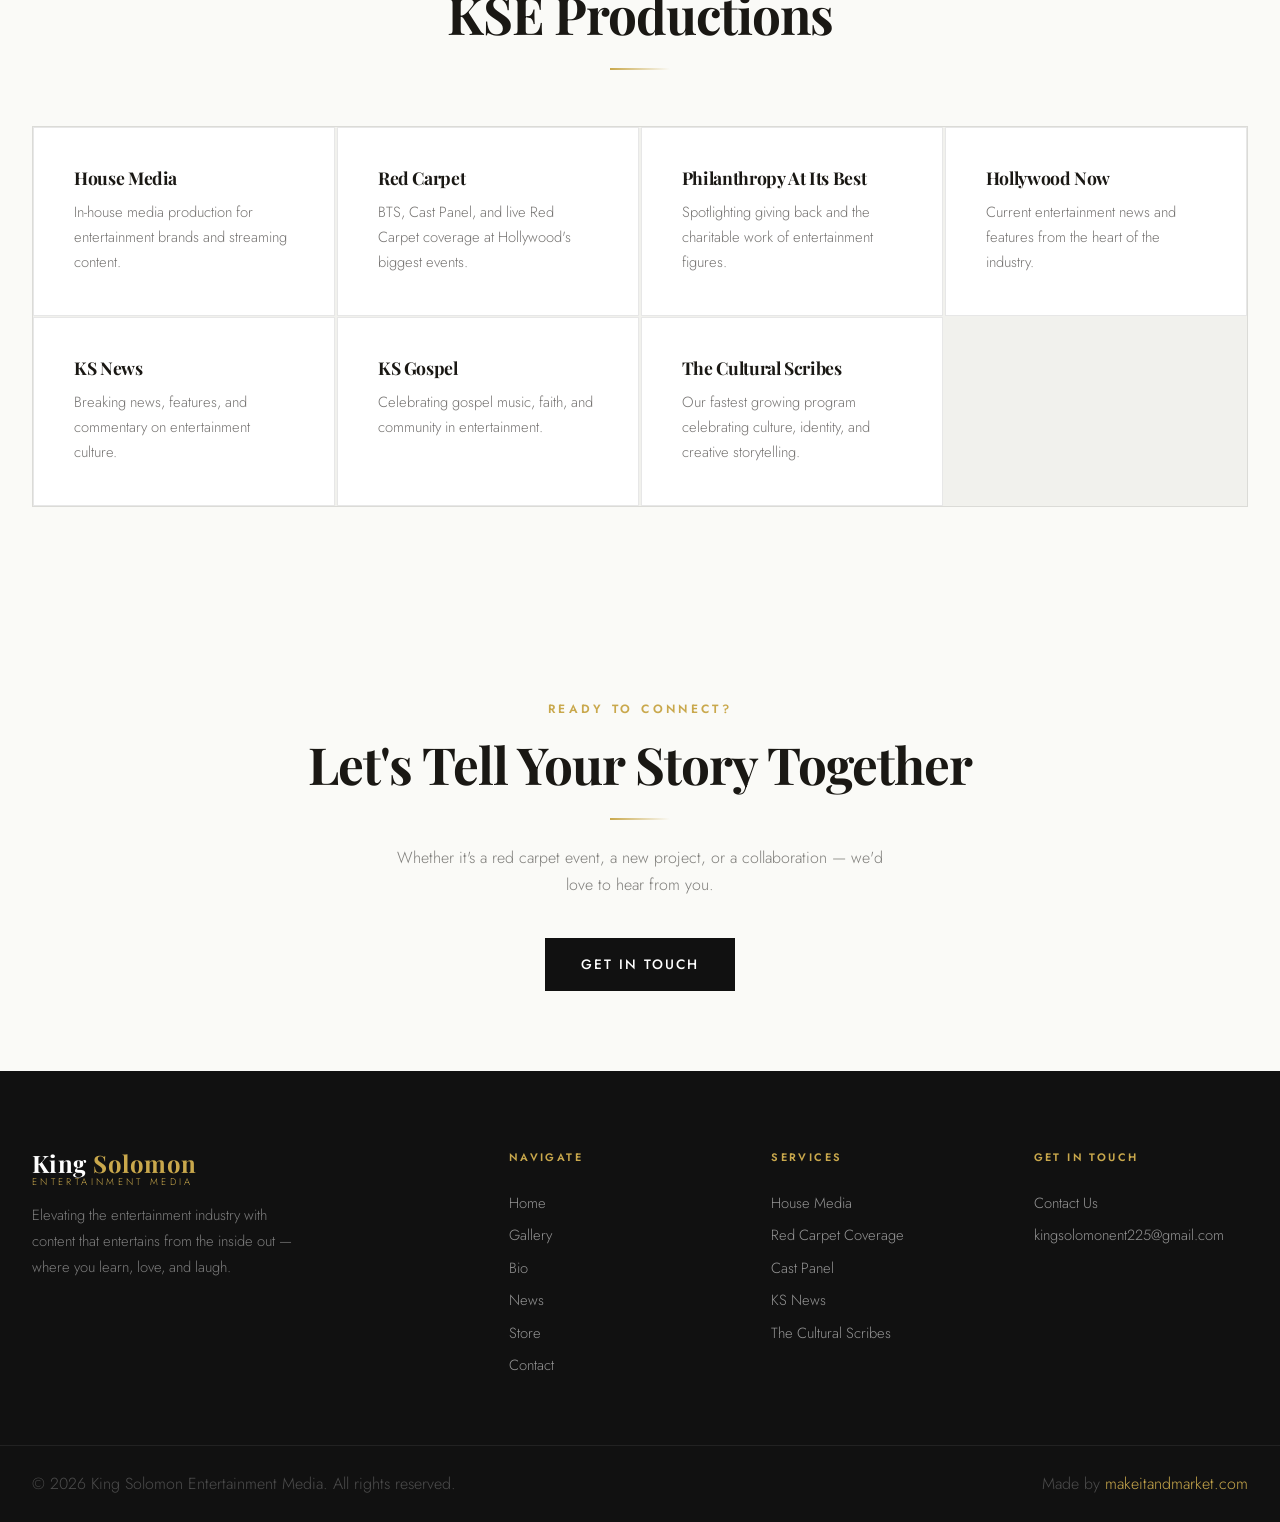
==== commit f94f31e4: "Add 'Store' link to navigation in bio.html" ====
--- a/bio.html
+++ b/bio.html
@@ -199,6 +199,7 @@
         <li><a href="gallery.html">Gallery</a></li>
         <li><a href="bio.html">Bio</a></li>
         <li><a href="news.html">News</a></li>
+        <li><a href="store.html">Store</a></li>
         <li><a href="contact.html">Contact</a></li>
       </ul>
     </div>
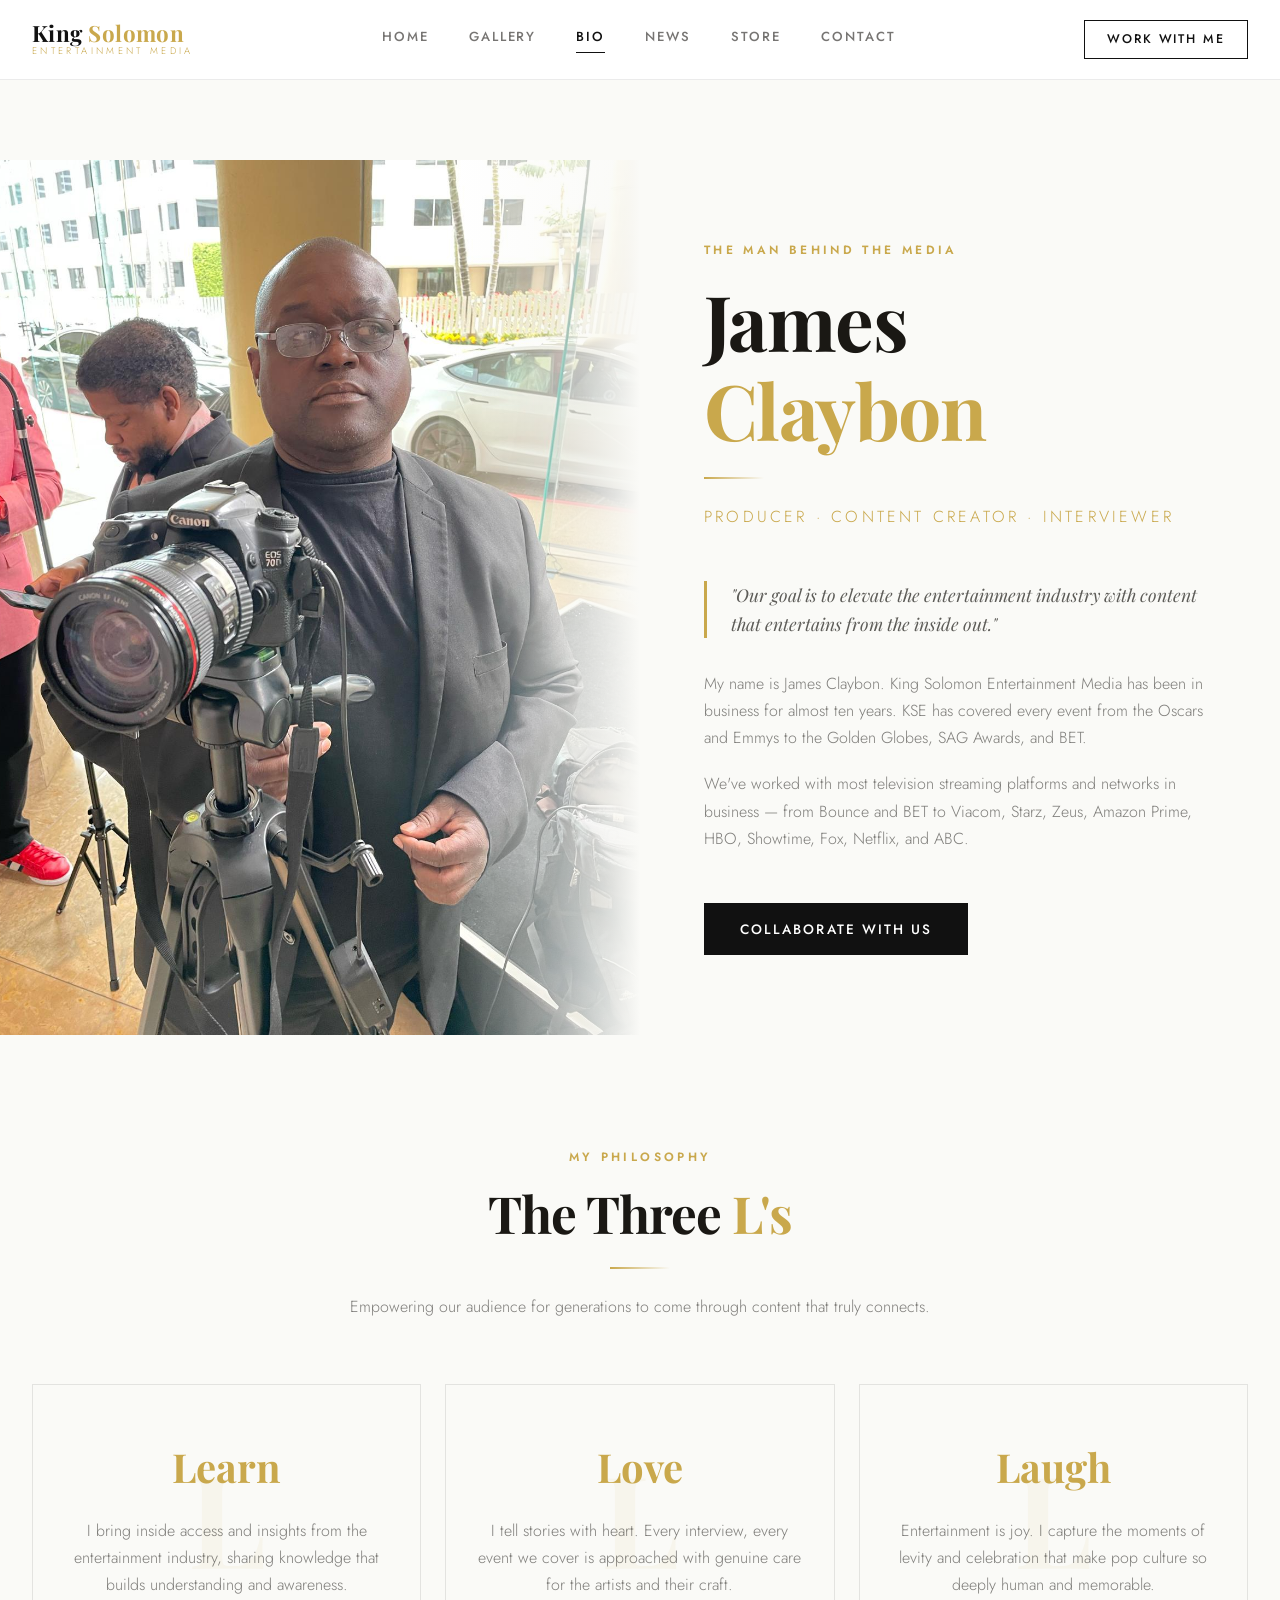
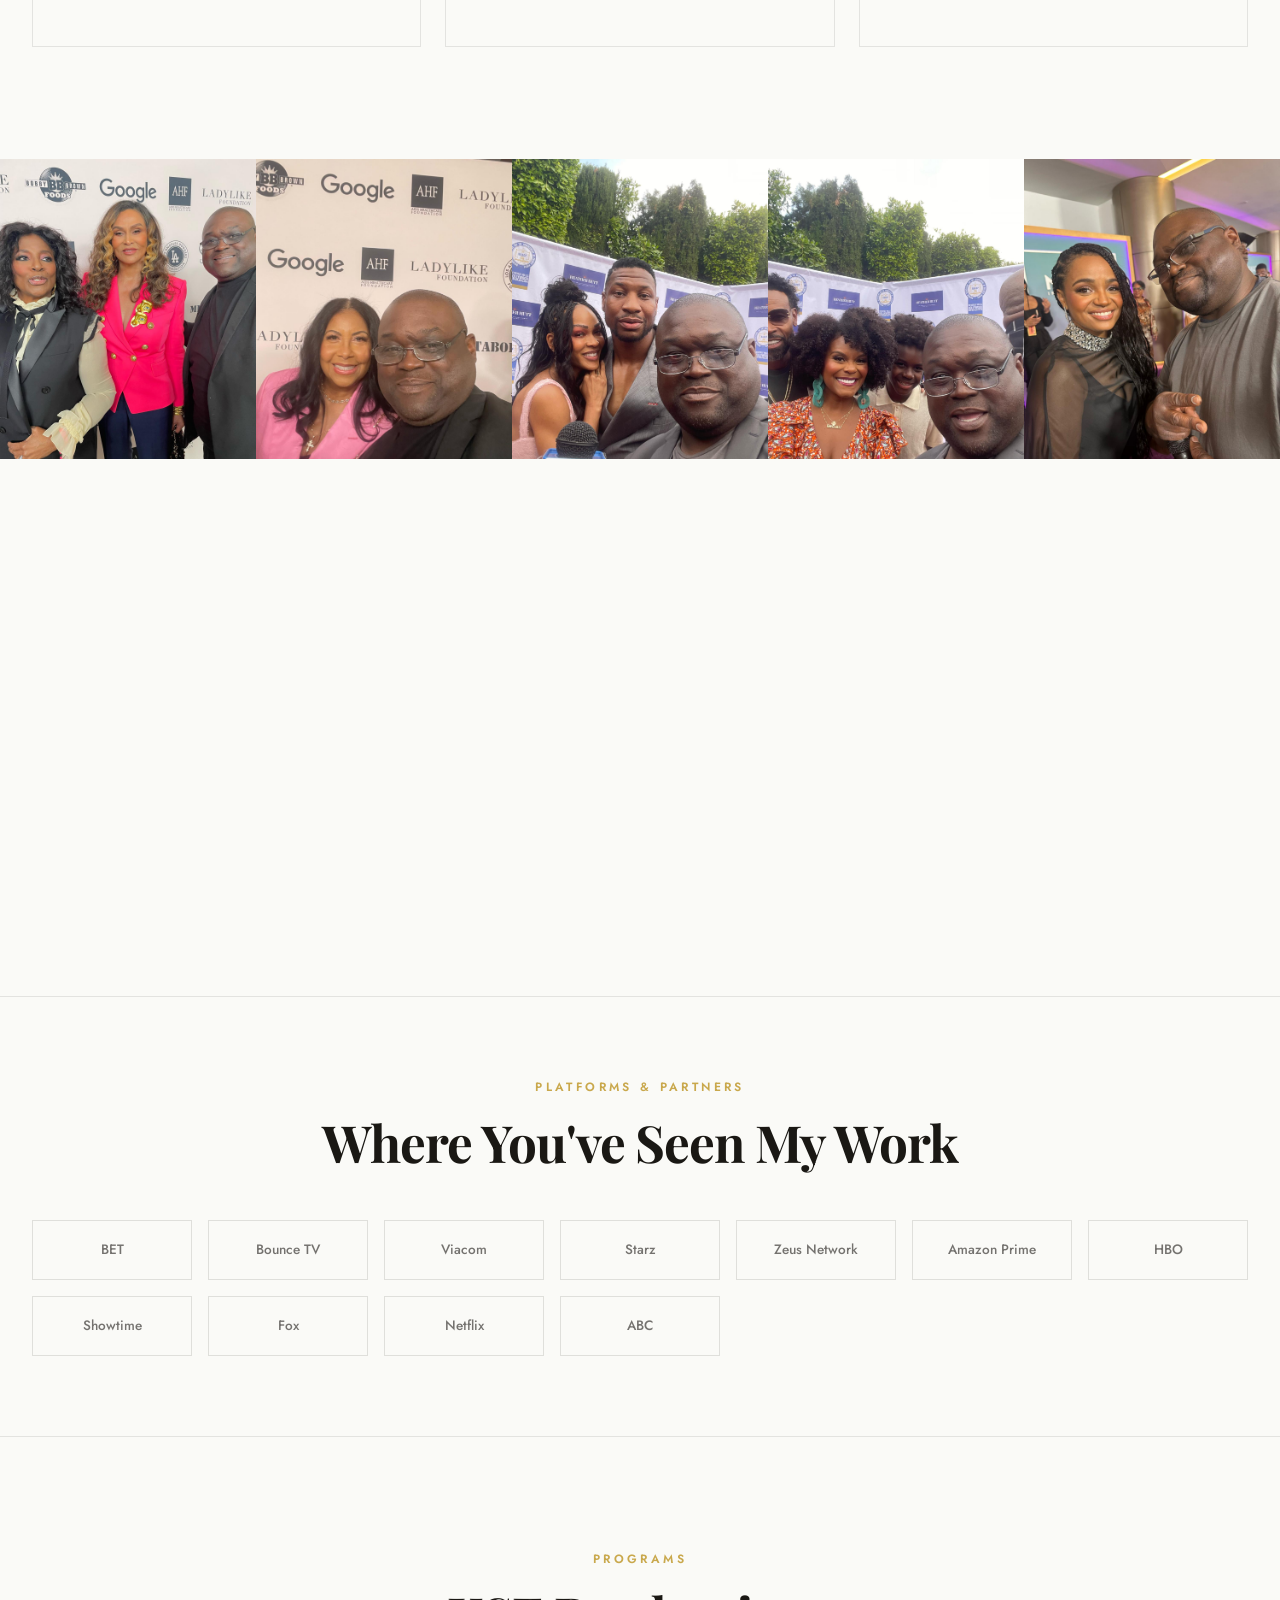
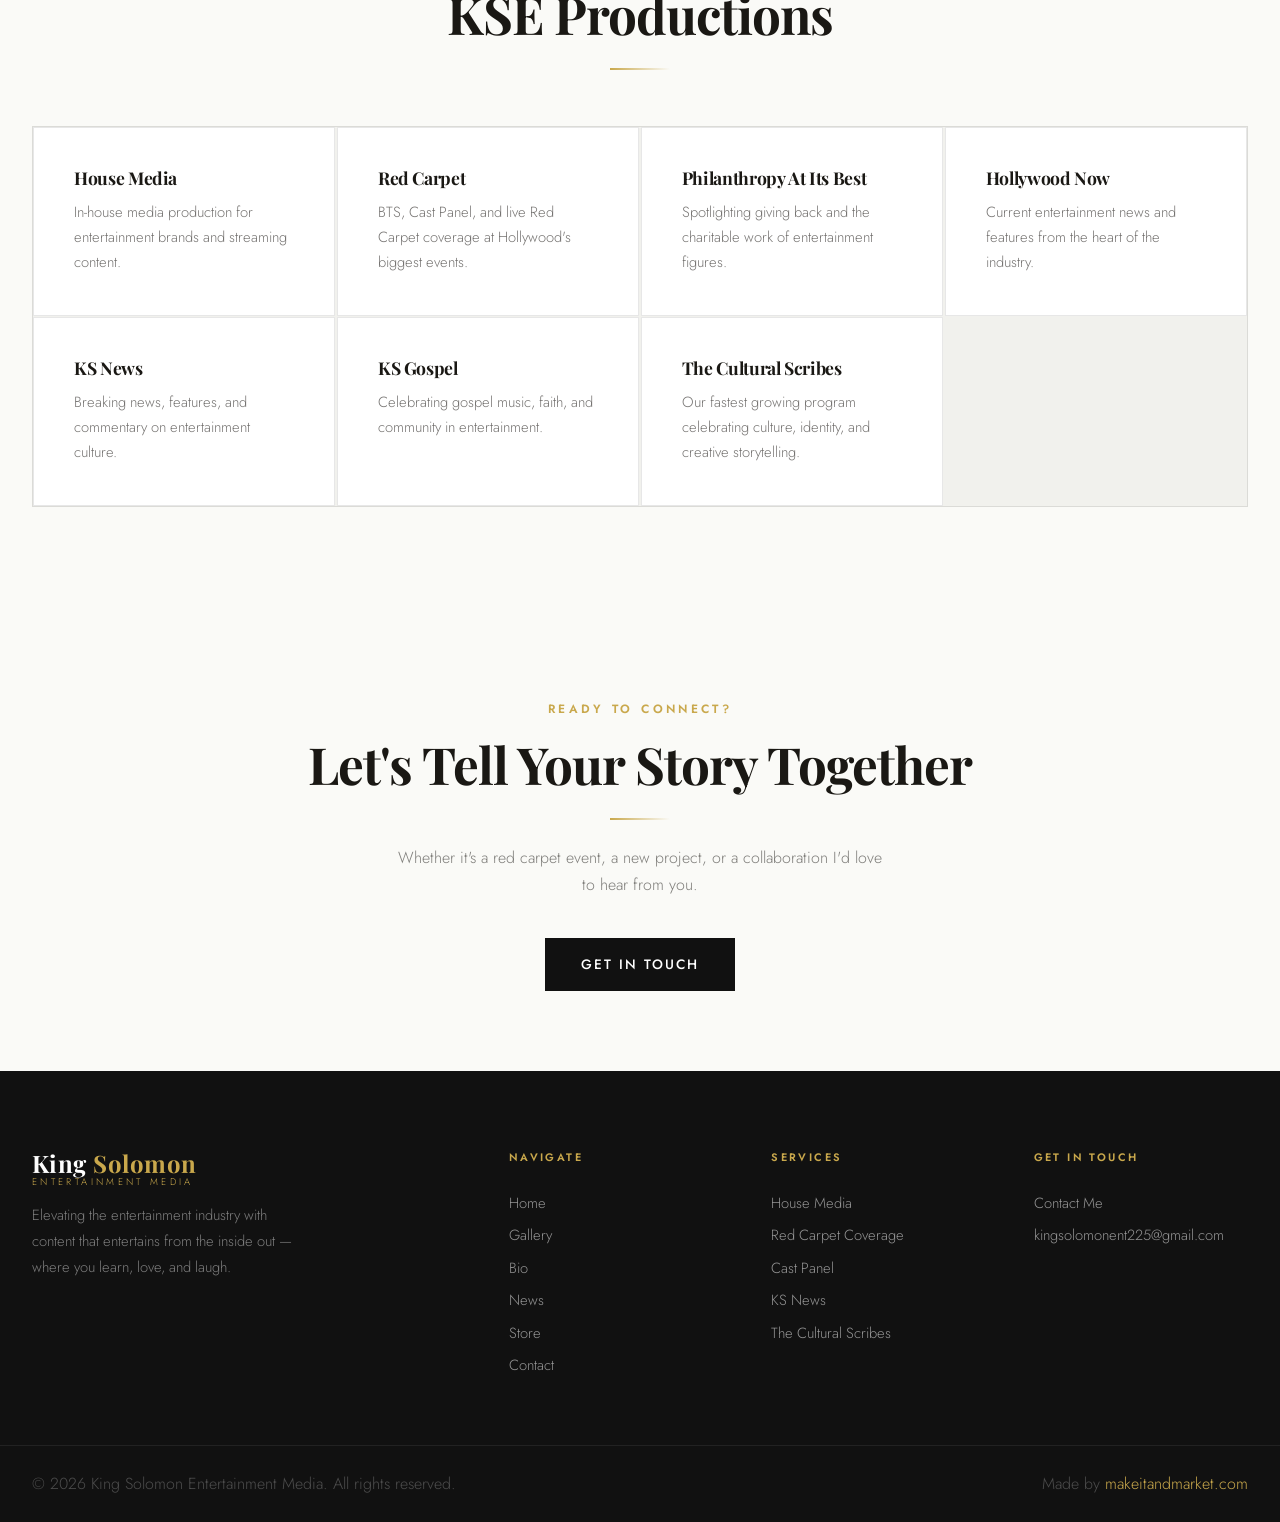
==== commit 281b7ccb: "Change 'Us' to 'Me' in bio.html" ====
--- a/bio.html
+++ b/bio.html
@@ -25,7 +25,7 @@
       <a href="contact.html">Contact</a>
     </nav>
     <div class="header-right">
-      <a href="contact.html" class="btn header-cta-link" style="padding:0.5rem 1.4rem;font-size:0.78rem"><span>Work With Us</span></a>
+      <a href="contact.html" class="btn header-cta-link" style="padding:0.5rem 1.4rem;font-size:0.78rem"><span>Work With Me</span></a>
       <button class="ham-btn" aria-label="Open menu"><span></span><span></span><span></span></button>
     </div>
   </div>
@@ -61,7 +61,7 @@
 <section class="section" style="background:var(--dark-2)">
   <div class="container">
     <div style="text-align:center;margin-bottom:4rem" class="reveal">
-      <span class="section-label">Our Philosophy</span>
+      <span class="section-label">My Philosophy</span>
       <h2 class="section-title">The Three <span class="gold">L's</span></h2>
       <div class="divider divider-center"></div>
       <p style="max-width:600px;margin:0 auto">Empowering our audience for generations to come through content that truly connects.</p>
@@ -71,21 +71,21 @@
         <div style="font-family:var(--font-display);font-size:8rem;font-weight:700;color:rgba(201,168,76,0.06);position:absolute;top:50%;left:50%;transform:translate(-50%,-50%);line-height:1;pointer-events:none">L</div>
         <div style="position:relative;z-index:1">
           <div style="font-family:var(--font-display);font-size:2.5rem;color:var(--gold);font-weight:700;margin-bottom:1rem">Learn</div>
-          <p style="font-size:0.9rem">We bring inside access and insights from the entertainment industry, sharing knowledge that builds understanding and awareness.</p>
+          <p style="font-size:0.9rem">I bring inside access and insights from the entertainment industry, sharing knowledge that builds understanding and awareness.</p>
         </div>
       </div>
       <div style="text-align:center;padding:3rem 2rem;border:1px solid var(--white-faint);position:relative;overflow:hidden;background:var(--black)">
         <div style="font-family:var(--font-display);font-size:8rem;font-weight:700;color:rgba(201,168,76,0.06);position:absolute;top:50%;left:50%;transform:translate(-50%,-50%);line-height:1;pointer-events:none">L</div>
         <div style="position:relative;z-index:1">
           <div style="font-family:var(--font-display);font-size:2.5rem;color:var(--gold);font-weight:700;margin-bottom:1rem">Love</div>
-          <p style="font-size:0.9rem">We tell stories with heart. Every interview, every event we cover is approached with genuine care for the artists and their craft.</p>
+          <p style="font-size:0.9rem">I tell stories with heart. Every interview, every event we cover is approached with genuine care for the artists and their craft.</p>
         </div>
       </div>
       <div style="text-align:center;padding:3rem 2rem;border:1px solid var(--white-faint);position:relative;overflow:hidden;background:var(--black)">
         <div style="font-family:var(--font-display);font-size:8rem;font-weight:700;color:rgba(201,168,76,0.06);position:absolute;top:50%;left:50%;transform:translate(-50%,-50%);line-height:1;pointer-events:none">L</div>
         <div style="position:relative;z-index:1">
           <div style="font-family:var(--font-display);font-size:2.5rem;color:var(--gold);font-weight:700;margin-bottom:1rem">Laugh</div>
-          <p style="font-size:0.9rem">Entertainment is joy. We capture the moments of levity and celebration that make pop culture so deeply human and memorable.</p>
+          <p style="font-size:0.9rem">Entertainment is joy. I capture the moments of levity and celebration that make pop culture so deeply human and memorable.</p>
         </div>
       </div>
     </div>
@@ -127,7 +127,7 @@
   <div class="container">
     <div class="reveal" style="text-align:center;margin-bottom:2rem">
       <span class="section-label">Platforms &amp; Partners</span>
-      <h2 class="section-title">Where You've Seen Our Work</h2>
+      <h2 class="section-title">Where You've Seen My Work</h2>
     </div>
     <div class="networks-grid reveal">
       <div class="network-badge">BET</div>
@@ -171,7 +171,7 @@
     <span class="section-label">Ready to Connect?</span>
     <h2 class="section-title" style="margin-bottom:1.5rem">Let's Tell Your Story Together</h2>
     <div class="divider divider-center"></div>
-    <p style="max-width:500px;margin:0 auto 2.5rem">Whether it's a red carpet event, a new project, or a collaboration — we'd love to hear from you.</p>
+    <p style="max-width:500px;margin:0 auto 2.5rem">Whether it's a red carpet event, a new project, or a collaboration I'd love to hear from you.</p>
     <a href="contact.html" class="btn btn-solid"><span>Get In Touch</span></a>
   </div>
 </section>
@@ -220,7 +220,7 @@
     <div class="footer-col">
       <h4 class="footer-heading">Get In Touch</h4>
       <ul class="footer-links">
-        <li><a href="contact.html">Contact Us</a></li>
+        <li><a href="contact.html">Contact Me</a></li>
         <li><a href="mailto:kingsolomonent225@gmail.com" style="font-size:0.82rem;word-break:break-word">kingsolomonent225@gmail.com</a></li>
       </ul>
     </div>
--- a/css/main.css
+++ b/css/main.css
@@ -2166,6 +2166,107 @@
   align-items: flex-start;
   gap: 3rem;
 }
+/* ==========================================
+   PRODUCT SHOWCASE SECTION
+   ========================================== */
+.product-showcase-section {
+  background: #FAFAF7;
+  border-top: 1px solid rgba(26,24,20,0.07);
+  border-bottom: 1px solid rgba(26,24,20,0.07);
+}
+
+.product-showcase-grid {
+  display: grid;
+  grid-template-columns: repeat(2, 1fr);
+  gap: 2rem;
+  max-width: 900px;
+  margin: 0 auto;
+}
+
+.product-showcase-card {
+  border: 1px solid rgba(26,24,20,0.08);
+  background: #fff;
+  overflow: hidden;
+  transition: box-shadow 0.35s ease, transform 0.35s ease;
+}
+
+.product-showcase-card:hover {
+  box-shadow: 0 8px 32px rgba(26,24,20,0.08);
+  transform: translateY(-3px);
+}
+
+.product-showcase-img {
+  position: relative;
+  width: 100%;
+  aspect-ratio: 1 / 1;
+  background: #F3F0EA;
+  overflow: hidden;
+}
+
+.product-showcase-img img {
+  width: 100%;
+  height: 100%;
+  object-fit: cover;
+  transition: transform 0.6s ease;
+}
+
+.product-showcase-card:hover .product-showcase-img img {
+  transform: scale(1.05);
+}
+
+.product-showcase-badge {
+  position: absolute;
+  top: 0.8rem;
+  left: 0.8rem;
+  background: #C9A84C;
+  color: #111111;
+  font-size: 0.62rem;
+  font-weight: 600;
+  letter-spacing: 0.15em;
+  text-transform: uppercase;
+  padding: 0.25rem 0.7rem;
+}
+
+.product-showcase-info {
+  padding: 1.5rem;
+  display: flex;
+  flex-direction: column;
+  gap: 0.8rem;
+}
+
+.product-showcase-name {
+  font-family: var(--font-display);
+  font-size: 1.2rem;
+  font-weight: 700;
+  color: #111111;
+  line-height: 1.2;
+}
+
+.product-showcase-desc {
+  font-size: 0.88rem;
+  color: rgba(26,24,20,0.55);
+  margin: 0;
+}
+
+.product-showcase-footer {
+  display: flex;
+  align-items: center;
+  justify-content: space-between;
+  margin-top: 0.5rem;
+}
+
+.product-showcase-price {
+  font-family: var(--font-display);
+  font-size: 1.3rem;
+  font-weight: 700;
+  color: #111111;
+}
+
+@media (max-width: 768px) {
+  .product-showcase-grid {
+    grid-template-columns: 1fr;
+  }
+}
 
 /* Responsive */
 @media (max-width: 1024px) {
@@ -2205,3 +2306,11 @@
 .store-teaser-cards-link:hover .store-placeholder-card--accent {
   background: rgba(201,168,76,0.2);
 }
+/* ==========================================
+   HERO IMAGE — MOBILE POSITION FIX
+   ========================================== */
+@media (max-width: 768px) {
+  .hero-video-wrap img {
+    object-position: right top !important;
+  }
+}
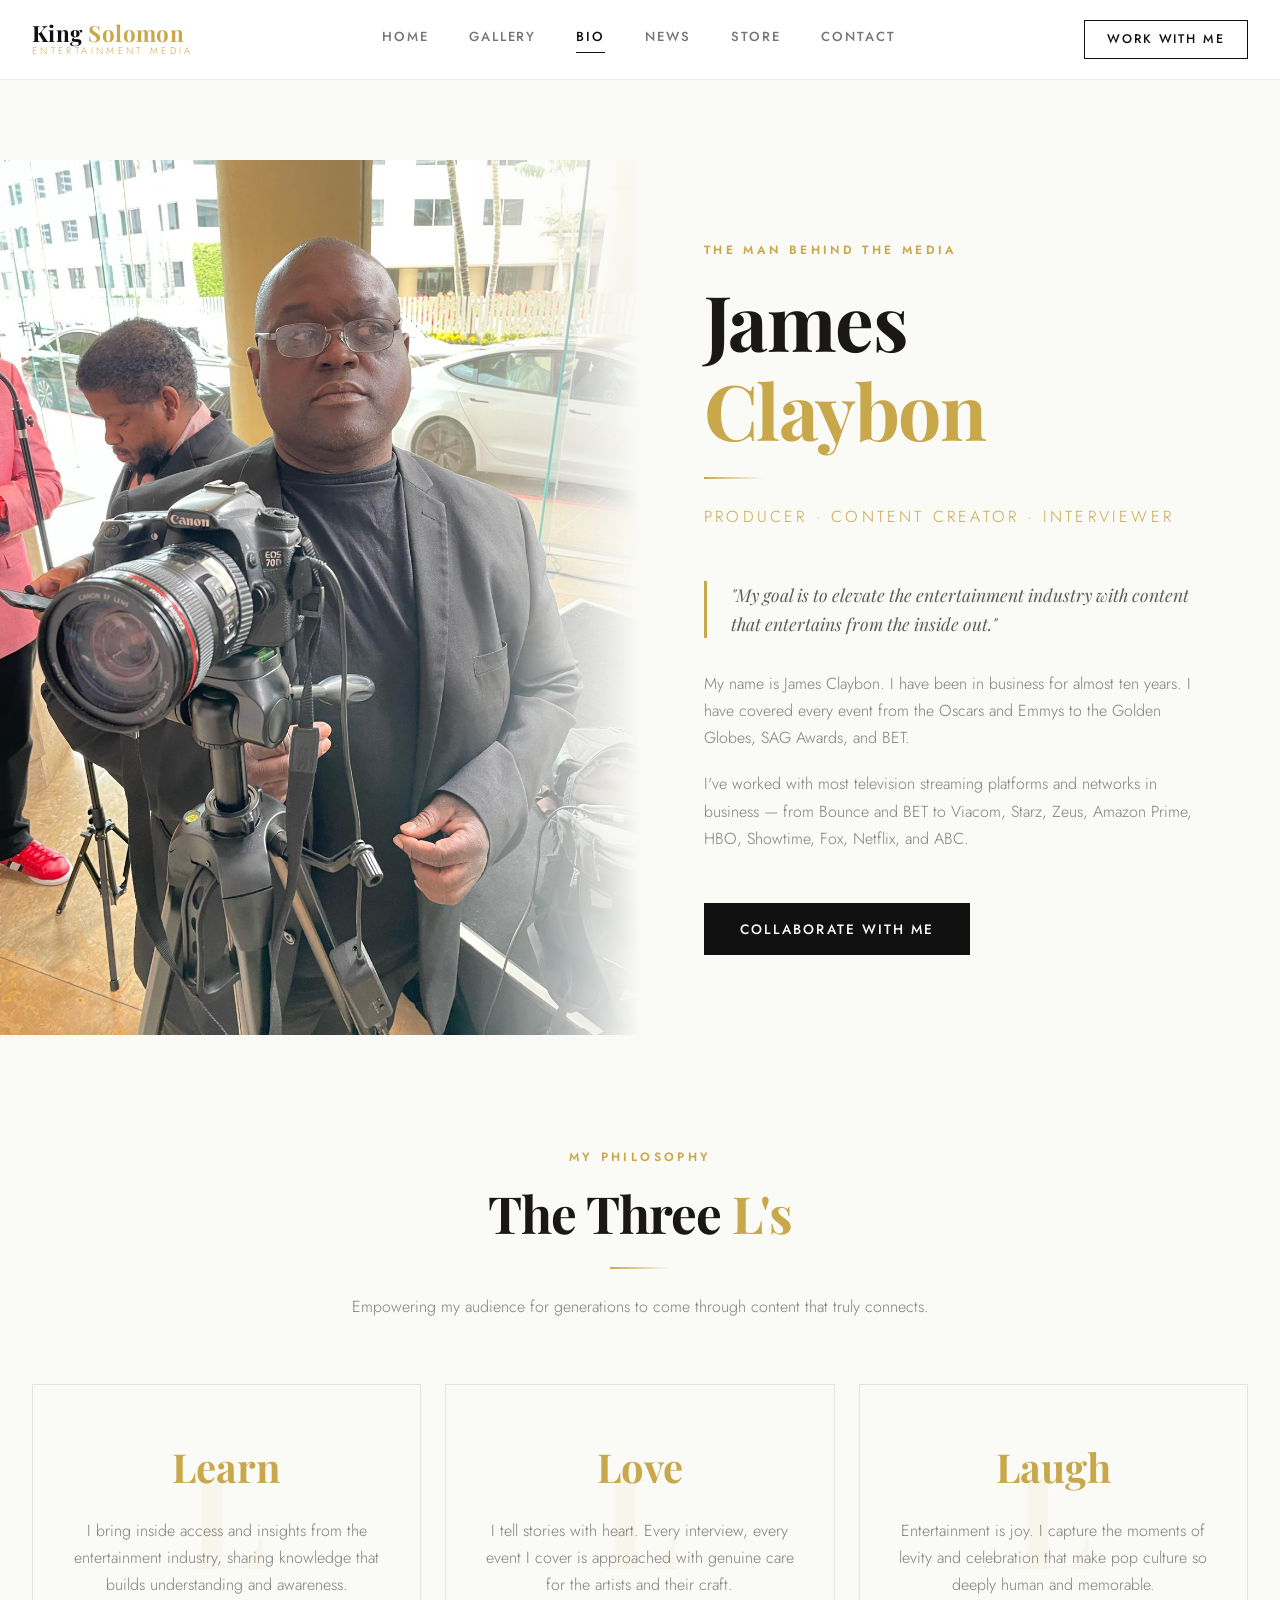
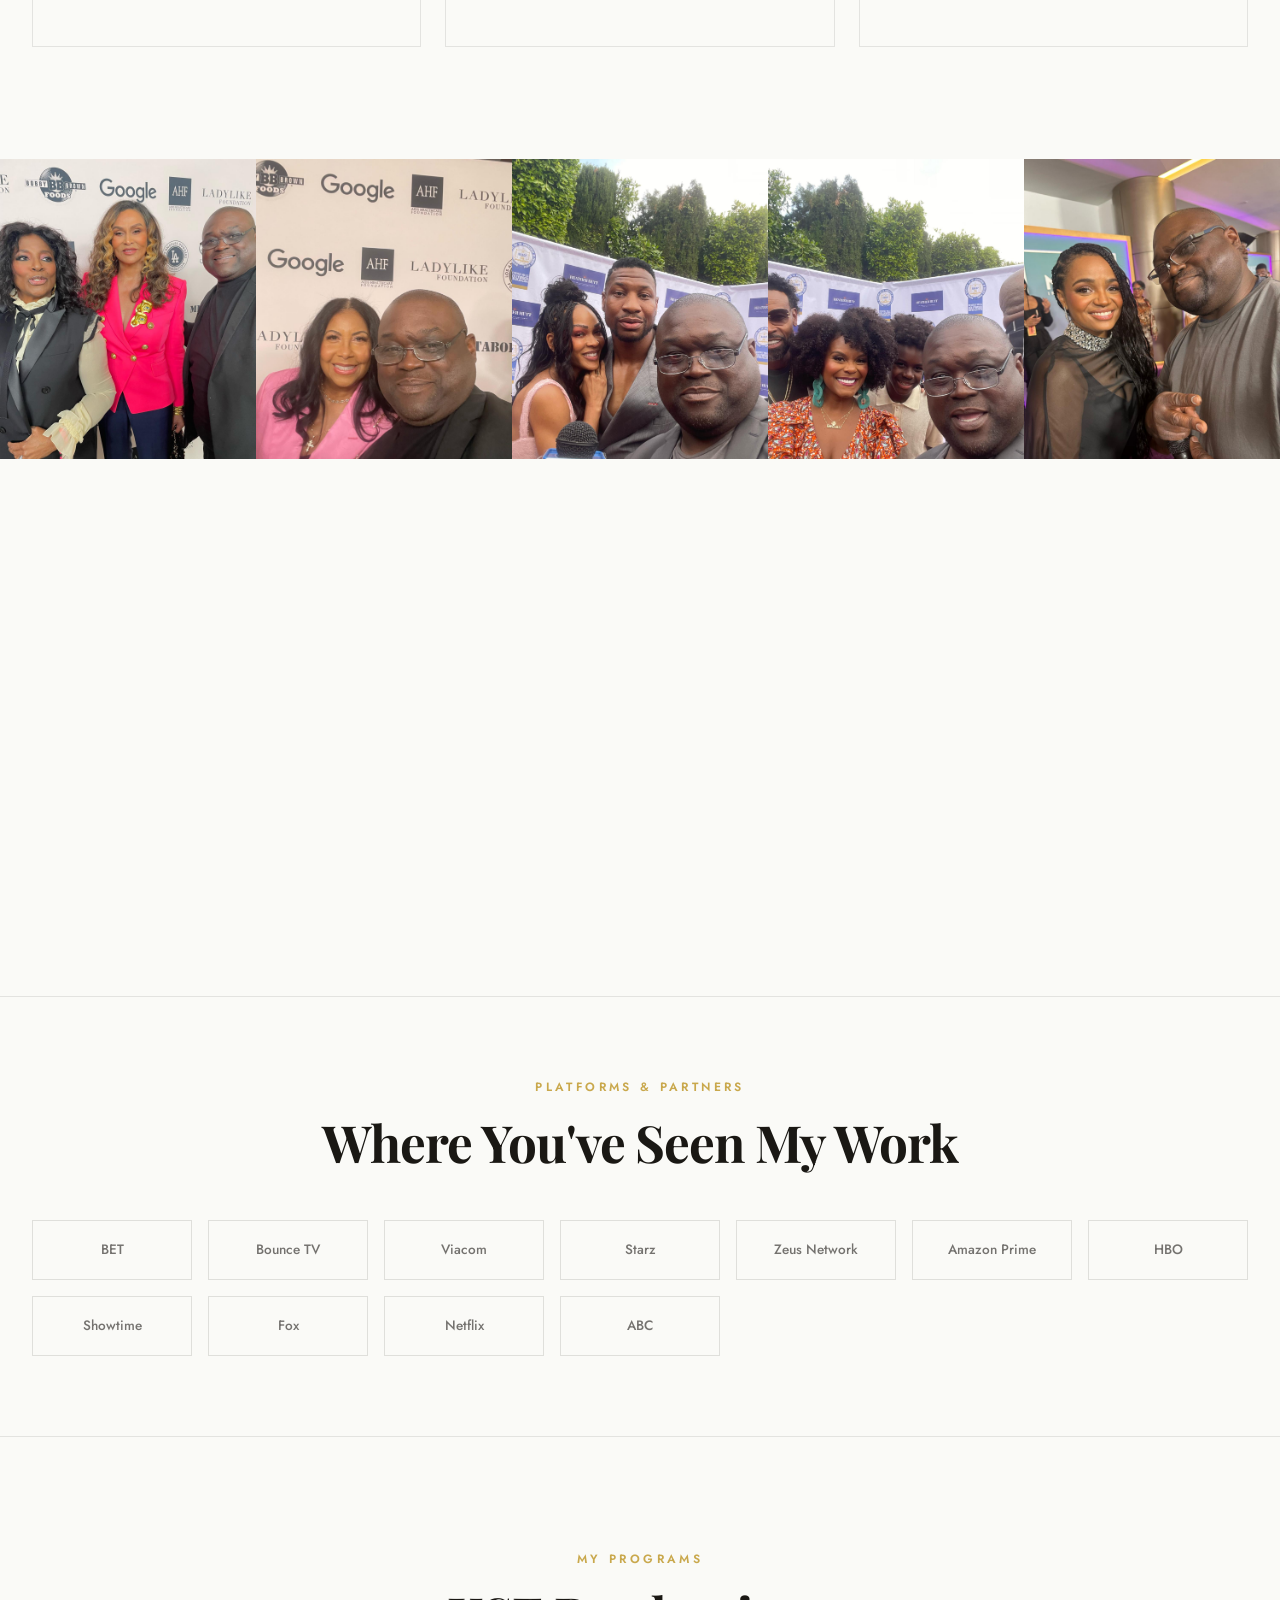
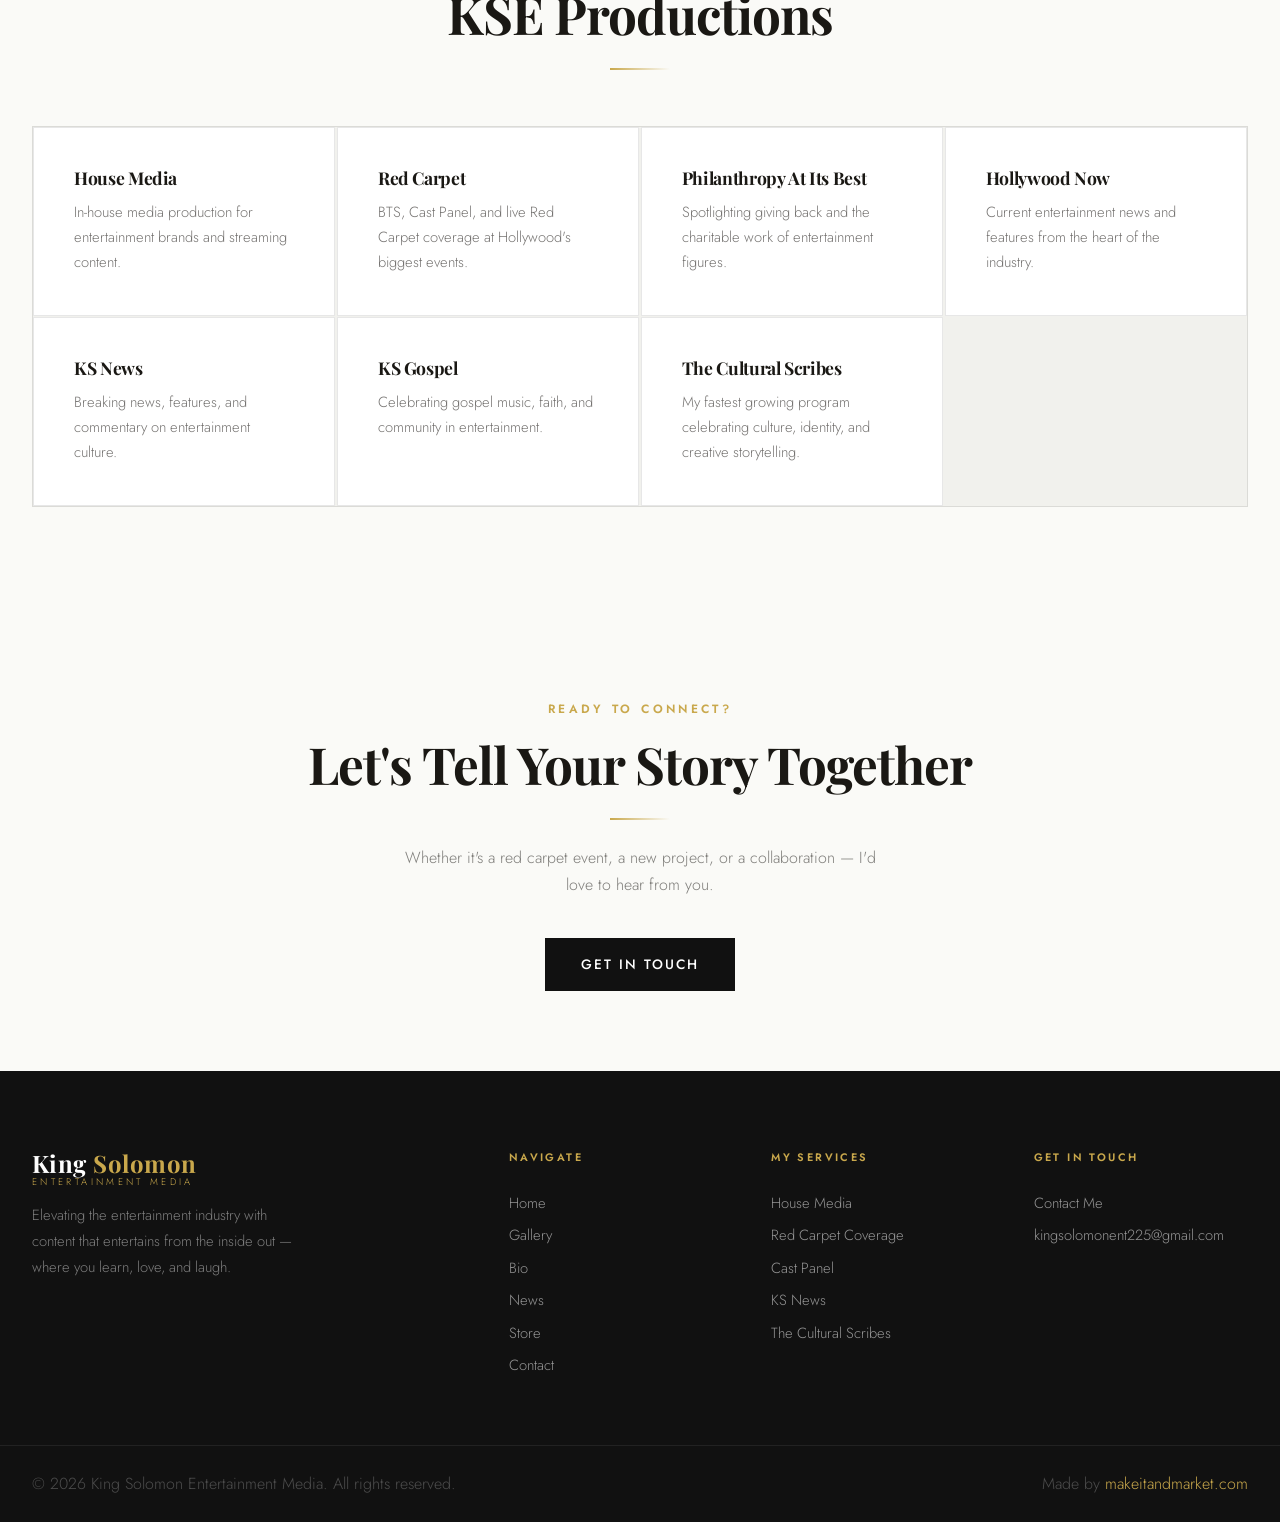
==== commit 1b2c474f: "Update bio.html with content and structure changes" ====
--- a/bio.html
+++ b/bio.html
@@ -10,7 +10,7 @@
 <body>
 
 <!-- HEADER -->
-<header id="site-header">
+<header id="site-header" class="scrolled">
   <div class="header-inner">
     <a href="index.html" class="site-logo">
       <span class="logo-main">King <em>Solomon</em></span>
@@ -21,7 +21,7 @@
       <a href="gallery.html">Gallery</a>
       <a href="bio.html" class="active">Bio</a>
       <a href="news.html">News</a>
-      <a href="store.html">Store</a>  
+      <a href="https://store.kingsolomonentertainment.com" target="_blank">Store</a>
       <a href="contact.html">Contact</a>
     </nav>
     <div class="header-right">
@@ -30,15 +30,20 @@
     </div>
   </div>
 </header>
+
 <nav class="mob-nav">
   <button class="mob-close">&#10005;</button>
-  <a href="index.html">Home</a><a href="gallery.html">Gallery</a>
-  <a href="bio.html">Bio</a><a href="news.html">News</a><a href="store.html">Store</a><a href="contact.html">Contact</a>
+  <a href="index.html">Home</a>
+  <a href="gallery.html">Gallery</a>
+  <a href="bio.html">Bio</a>
+  <a href="news.html">News</a>
+  <a href="https://store.kingsolomonentertainment.com" target="_blank">Store</a>
+  <a href="contact.html">Contact</a>
 </nav>
 
 <div class="page-offset">
 
-<!-- BIO HERO — split layout matching WordPress theme -->
+<!-- BIO HERO -->
 <section class="bio-hero">
   <div class="bio-hero-image">
     <img src="images/james-camera.jpg" alt="James Claybon — King Solomon Entertainment">
@@ -48,11 +53,11 @@
     <h1>James<br><span class="gold">Claybon</span></h1>
     <div class="divider"></div>
     <p style="font-size:0.8rem;letter-spacing:0.2em;text-transform:uppercase;color:var(--gold);font-family:var(--font-body);">Producer &middot; Content Creator &middot; Interviewer</p>
-    <blockquote class="bio-quote">"Our goal is to elevate the entertainment industry with content that entertains from the inside out."</blockquote>
-    <p>My name is James Claybon. King Solomon Entertainment Media has been in business for almost ten years. KSE has covered every event from the Oscars and Emmys to the Golden Globes, SAG Awards, and BET.</p>
-    <p>We've worked with most television streaming platforms and networks in business — from Bounce and BET to Viacom, Starz, Zeus, Amazon Prime, HBO, Showtime, Fox, Netflix, and ABC.</p>
+    <blockquote class="bio-quote">"My goal is to elevate the entertainment industry with content that entertains from the inside out."</blockquote>
+    <p>My name is James Claybon. I have been in business for almost ten years. I have covered every event from the Oscars and Emmys to the Golden Globes, SAG Awards, and BET.</p>
+    <p>I've worked with most television streaming platforms and networks in business — from Bounce and BET to Viacom, Starz, Zeus, Amazon Prime, HBO, Showtime, Fox, Netflix, and ABC.</p>
     <div style="margin-top:2rem">
-      <a href="contact.html" class="btn btn-solid"><span>Collaborate With Us</span></a>
+      <a href="contact.html" class="btn btn-solid"><span>Collaborate With Me</span></a>
     </div>
   </div>
 </section>
@@ -64,7 +69,7 @@
       <span class="section-label">My Philosophy</span>
       <h2 class="section-title">The Three <span class="gold">L's</span></h2>
       <div class="divider divider-center"></div>
-      <p style="max-width:600px;margin:0 auto">Empowering our audience for generations to come through content that truly connects.</p>
+      <p style="max-width:600px;margin:0 auto">Empowering my audience for generations to come through content that truly connects.</p>
     </div>
     <div style="display:grid;grid-template-columns:repeat(3,1fr);gap:1.5rem" class="reveal">
       <div style="text-align:center;padding:3rem 2rem;border:1px solid var(--white-faint);position:relative;overflow:hidden;background:var(--black)">
@@ -78,7 +83,7 @@
         <div style="font-family:var(--font-display);font-size:8rem;font-weight:700;color:rgba(201,168,76,0.06);position:absolute;top:50%;left:50%;transform:translate(-50%,-50%);line-height:1;pointer-events:none">L</div>
         <div style="position:relative;z-index:1">
           <div style="font-family:var(--font-display);font-size:2.5rem;color:var(--gold);font-weight:700;margin-bottom:1rem">Love</div>
-          <p style="font-size:0.9rem">I tell stories with heart. Every interview, every event we cover is approached with genuine care for the artists and their craft.</p>
+          <p style="font-size:0.9rem">I tell stories with heart. Every interview, every event I cover is approached with genuine care for the artists and their craft.</p>
         </div>
       </div>
       <div style="text-align:center;padding:3rem 2rem;border:1px solid var(--white-faint);position:relative;overflow:hidden;background:var(--black)">
@@ -106,7 +111,7 @@
   <div class="container">
     <div class="reveal">
       <span class="section-label">Red Carpet Experience</span>
-      <h2 class="section-title">Events Covered</h2>
+      <h2 class="section-title">Events I've Covered</h2>
       <div class="divider"></div>
     </div>
     <div class="events-grid reveal">
@@ -149,18 +154,18 @@
 <section class="section">
   <div class="container">
     <div class="reveal" style="text-align:center;margin-bottom:3.5rem">
-      <span class="section-label">Programs</span>
+      <span class="section-label">My Programs</span>
       <h2 class="section-title">KSE Productions</h2>
       <div class="divider divider-center"></div>
     </div>
     <div class="services-grid reveal">
-      <div class="service-card"><div class="service-icon">🏠</div><h3>House Media</h3><p>In-house media production for entertainment brands and streaming content.</p></div>
-      <div class="service-card"><div class="service-icon">🌟</div><h3>Red Carpet</h3><p>BTS, Cast Panel, and live Red Carpet coverage at Hollywood's biggest events.</p></div>
-      <div class="service-card"><div class="service-icon">❤️</div><h3>Philanthropy At Its Best</h3><p>Spotlighting giving back and the charitable work of entertainment figures.</p></div>
-      <div class="service-card"><div class="service-icon">🎬</div><h3>Hollywood Now</h3><p>Current entertainment news and features from the heart of the industry.</p></div>
-      <div class="service-card"><div class="service-icon">📰</div><h3>KS News</h3><p>Breaking news, features, and commentary on entertainment culture.</p></div>
-      <div class="service-card"><div class="service-icon">✝️</div><h3>KS Gospel</h3><p>Celebrating gospel music, faith, and community in entertainment.</p></div>
-      <div class="service-card"><div class="service-icon">📜</div><h3>The Cultural Scribes</h3><p>Our fastest growing program celebrating culture, identity, and creative storytelling.</p></div>
+      <div class="service-card"><div class="service-icon"></div><h3>House Media</h3><p>In-house media production for entertainment brands and streaming content.</p></div>
+      <div class="service-card"><div class="service-icon"></div><h3>Red Carpet</h3><p>BTS, Cast Panel, and live Red Carpet coverage at Hollywood's biggest events.</p></div>
+      <div class="service-card"><div class="service-icon"></div><h3>Philanthropy At Its Best</h3><p>Spotlighting giving back and the charitable work of entertainment figures.</p></div>
+      <div class="service-card"><div class="service-icon"></div><h3>Hollywood Now</h3><p>Current entertainment news and features from the heart of the industry.</p></div>
+      <div class="service-card"><div class="service-icon"></div><h3>KS News</h3><p>Breaking news, features, and commentary on entertainment culture.</p></div>
+      <div class="service-card"><div class="service-icon"></div><h3>KS Gospel</h3><p>Celebrating gospel music, faith, and community in entertainment.</p></div>
+      <div class="service-card"><div class="service-icon"></div><h3>The Cultural Scribes</h3><p>My fastest growing program celebrating culture, identity, and creative storytelling.</p></div>
     </div>
   </div>
 </section>
@@ -171,18 +176,16 @@
     <span class="section-label">Ready to Connect?</span>
     <h2 class="section-title" style="margin-bottom:1.5rem">Let's Tell Your Story Together</h2>
     <div class="divider divider-center"></div>
-    <p style="max-width:500px;margin:0 auto 2.5rem">Whether it's a red carpet event, a new project, or a collaboration I'd love to hear from you.</p>
+    <p style="max-width:500px;margin:0 auto 2.5rem">Whether it's a red carpet event, a new project, or a collaboration — I'd love to hear from you.</p>
     <a href="contact.html" class="btn btn-solid"><span>Get In Touch</span></a>
   </div>
 </section>
 
-</div><!-- /page-offset -->
+</div>
 
 <!-- FOOTER -->
 <footer id="site-footer">
   <div class="footer-inner">
-
-    <!-- Brand col -->
     <div class="footer-brand">
       <a href="index.html" class="site-logo">
         <span class="logo-main">King <em>Solomon</em></span>
@@ -190,8 +193,6 @@
       </a>
       <p class="footer-tagline">Elevating the entertainment industry with content that entertains from the inside out — where you learn, love, and laugh.</p>
     </div>
-
-    <!-- Navigate -->
     <div class="footer-col">
       <h4 class="footer-heading">Navigate</h4>
       <ul class="footer-links">
@@ -199,14 +200,12 @@
         <li><a href="gallery.html">Gallery</a></li>
         <li><a href="bio.html">Bio</a></li>
         <li><a href="news.html">News</a></li>
-        <li><a href="store.html">Store</a></li>
+        <li><a href="https://store.kingsolomonentertainment.com" target="_blank">Store</a></li>
         <li><a href="contact.html">Contact</a></li>
       </ul>
     </div>
-
-    <!-- Services -->
     <div class="footer-col">
-      <h4 class="footer-heading">Services</h4>
+      <h4 class="footer-heading">My Services</h4>
       <ul class="footer-links">
         <li><a href="bio.html">House Media</a></li>
         <li><a href="bio.html">Red Carpet Coverage</a></li>
@@ -215,8 +214,6 @@
         <li><a href="bio.html">The Cultural Scribes</a></li>
       </ul>
     </div>
-
-    <!-- Get In Touch -->
     <div class="footer-col">
       <h4 class="footer-heading">Get In Touch</h4>
       <ul class="footer-links">
@@ -224,14 +221,13 @@
         <li><a href="mailto:kingsolomonent225@gmail.com" style="font-size:0.82rem;word-break:break-word">kingsolomonent225@gmail.com</a></li>
       </ul>
     </div>
-
-  </div>
-
+  </div>
   <div class="footer-bottom">
     <p>&copy; 2026 King Solomon Entertainment Media. All rights reserved.</p>
     <p>Made by <a href="https://makeitandmarket.com" target="_blank">makeitandmarket.com</a></p>
   </div>
 </footer>
+
 <script src="js/main.js"></script>
 </body>
 </html>
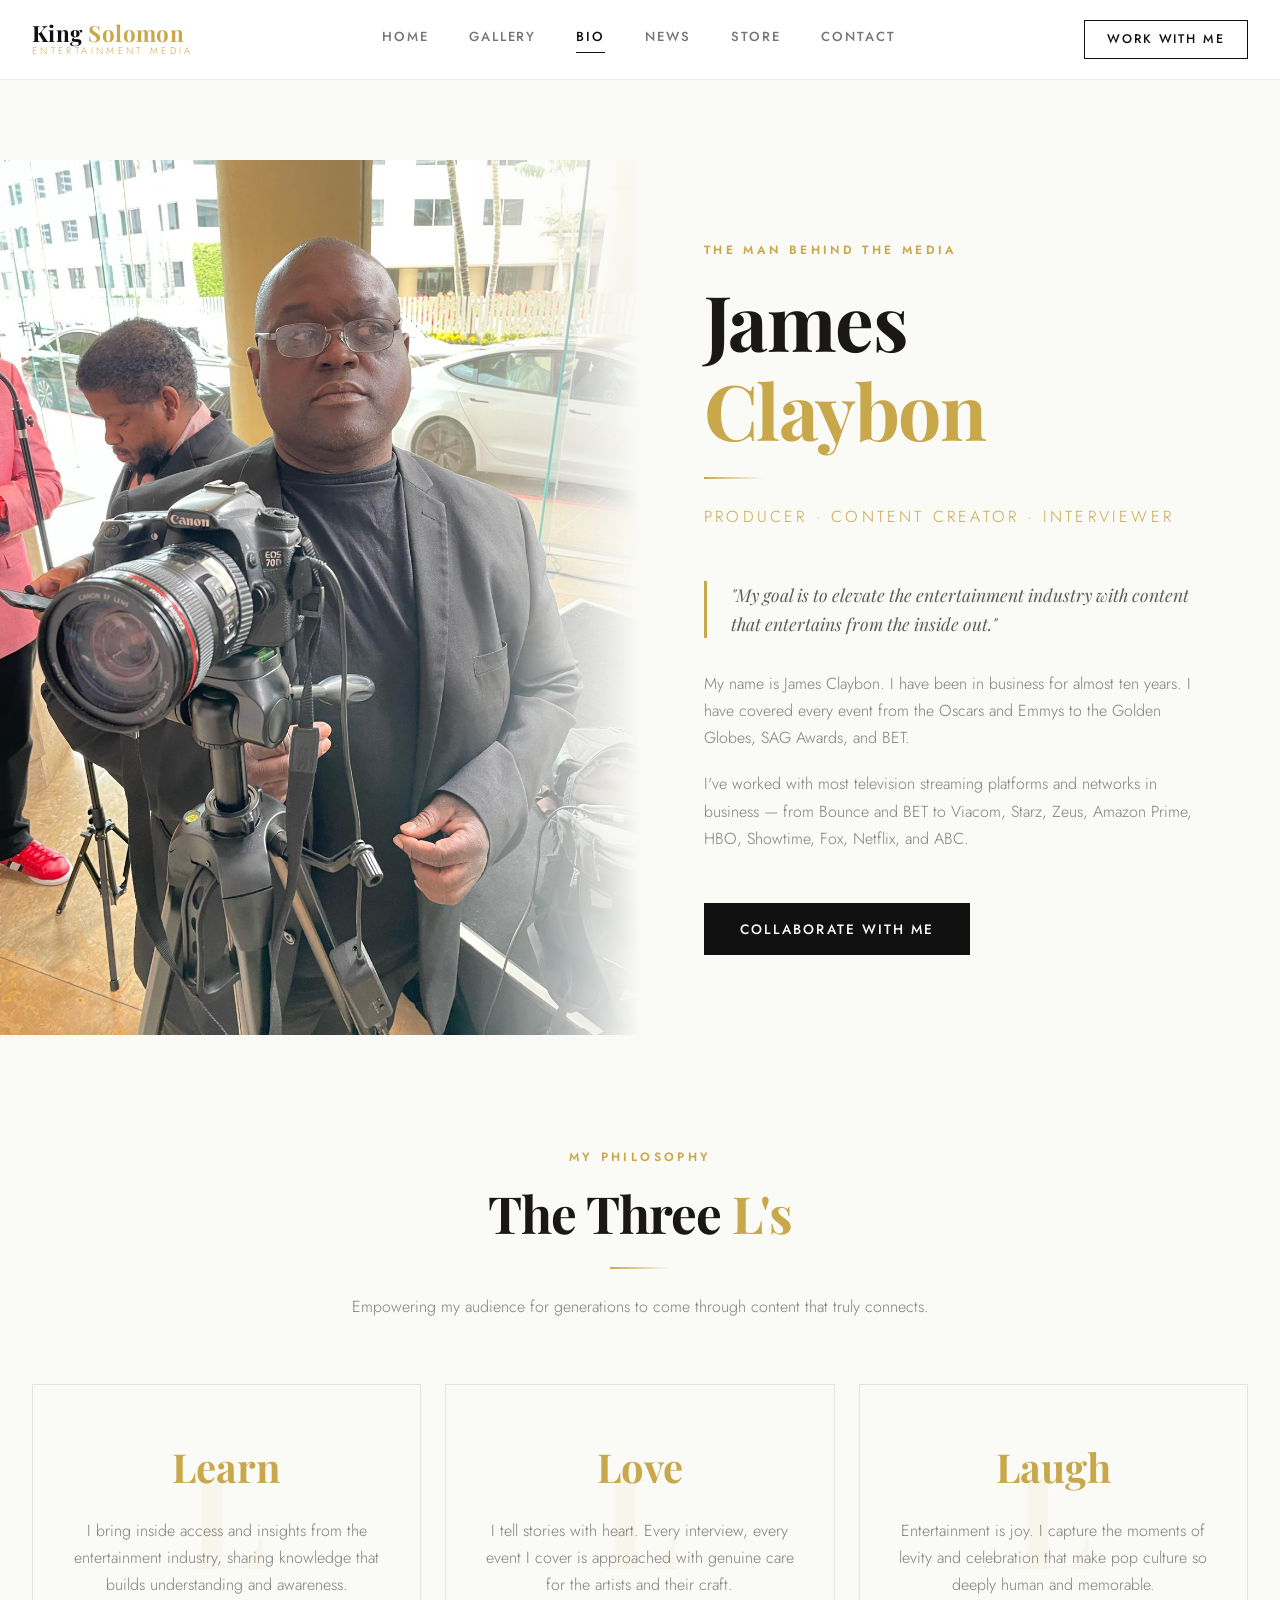
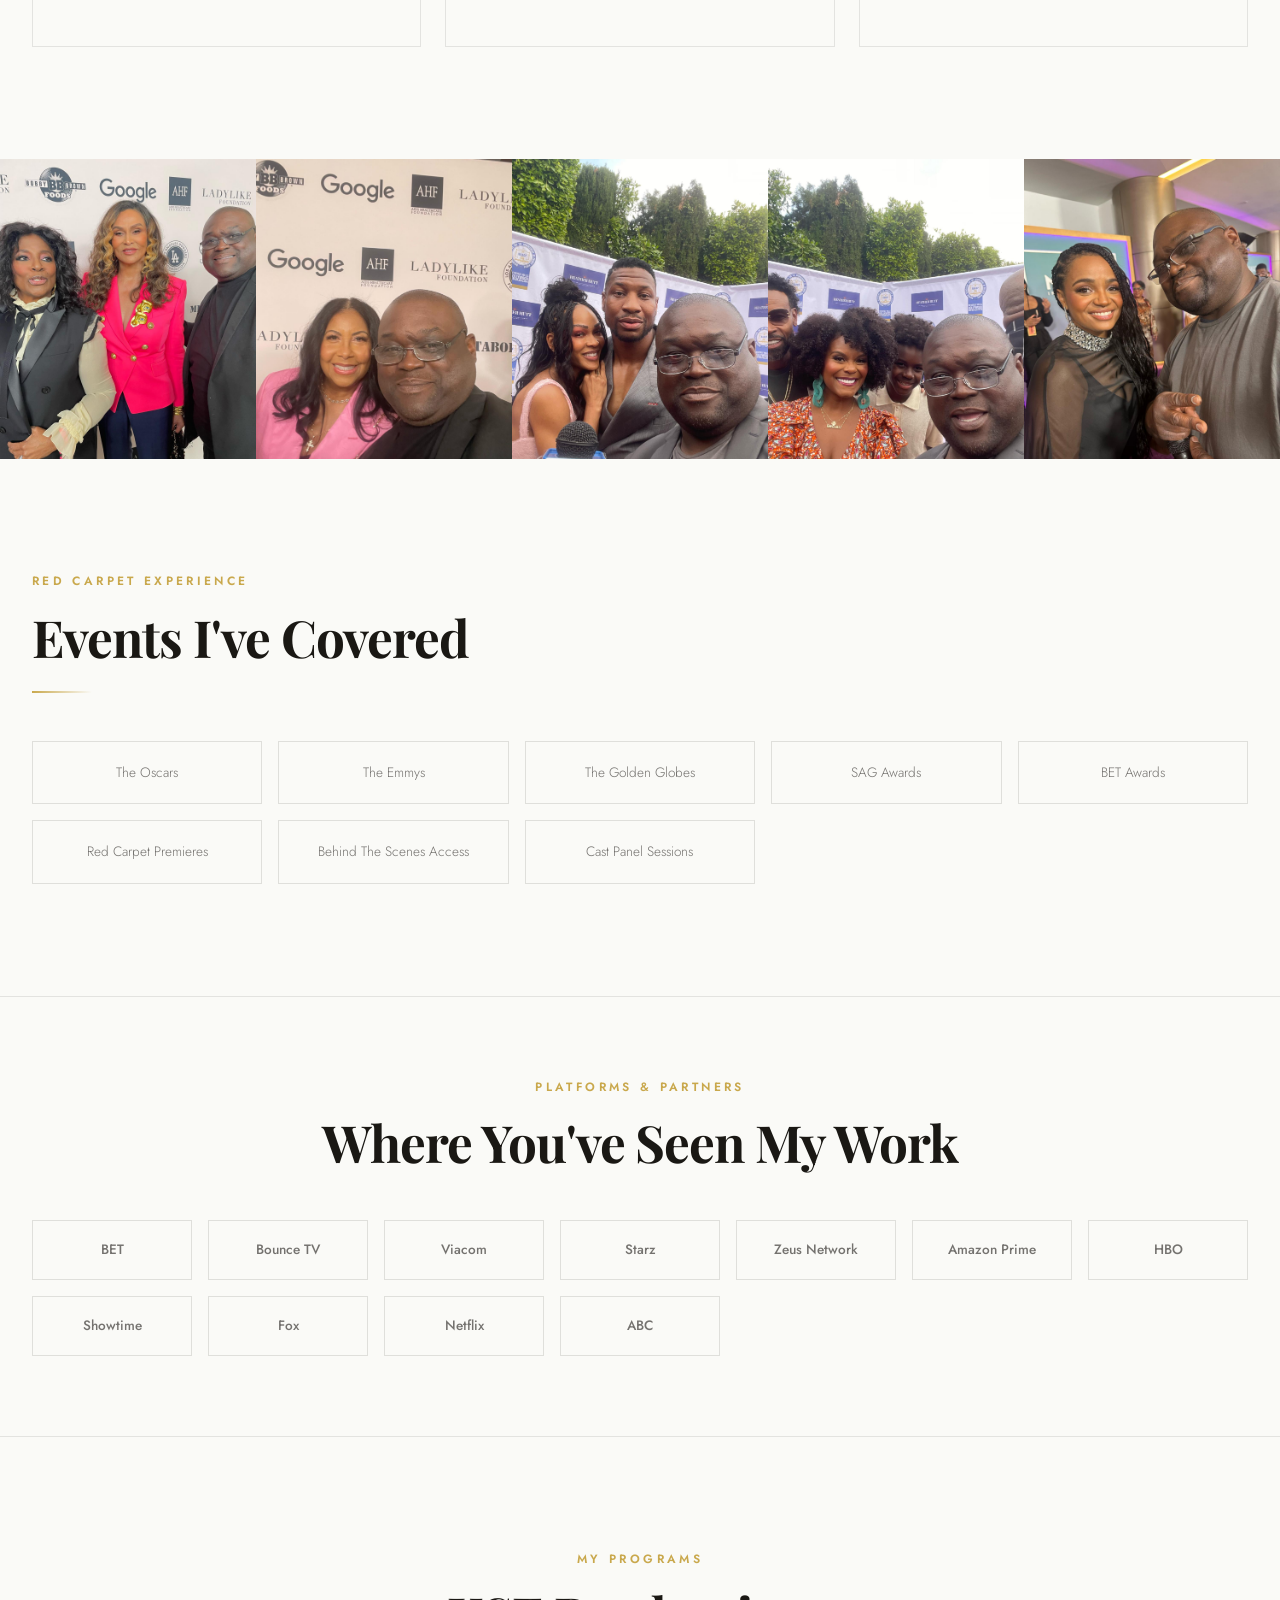
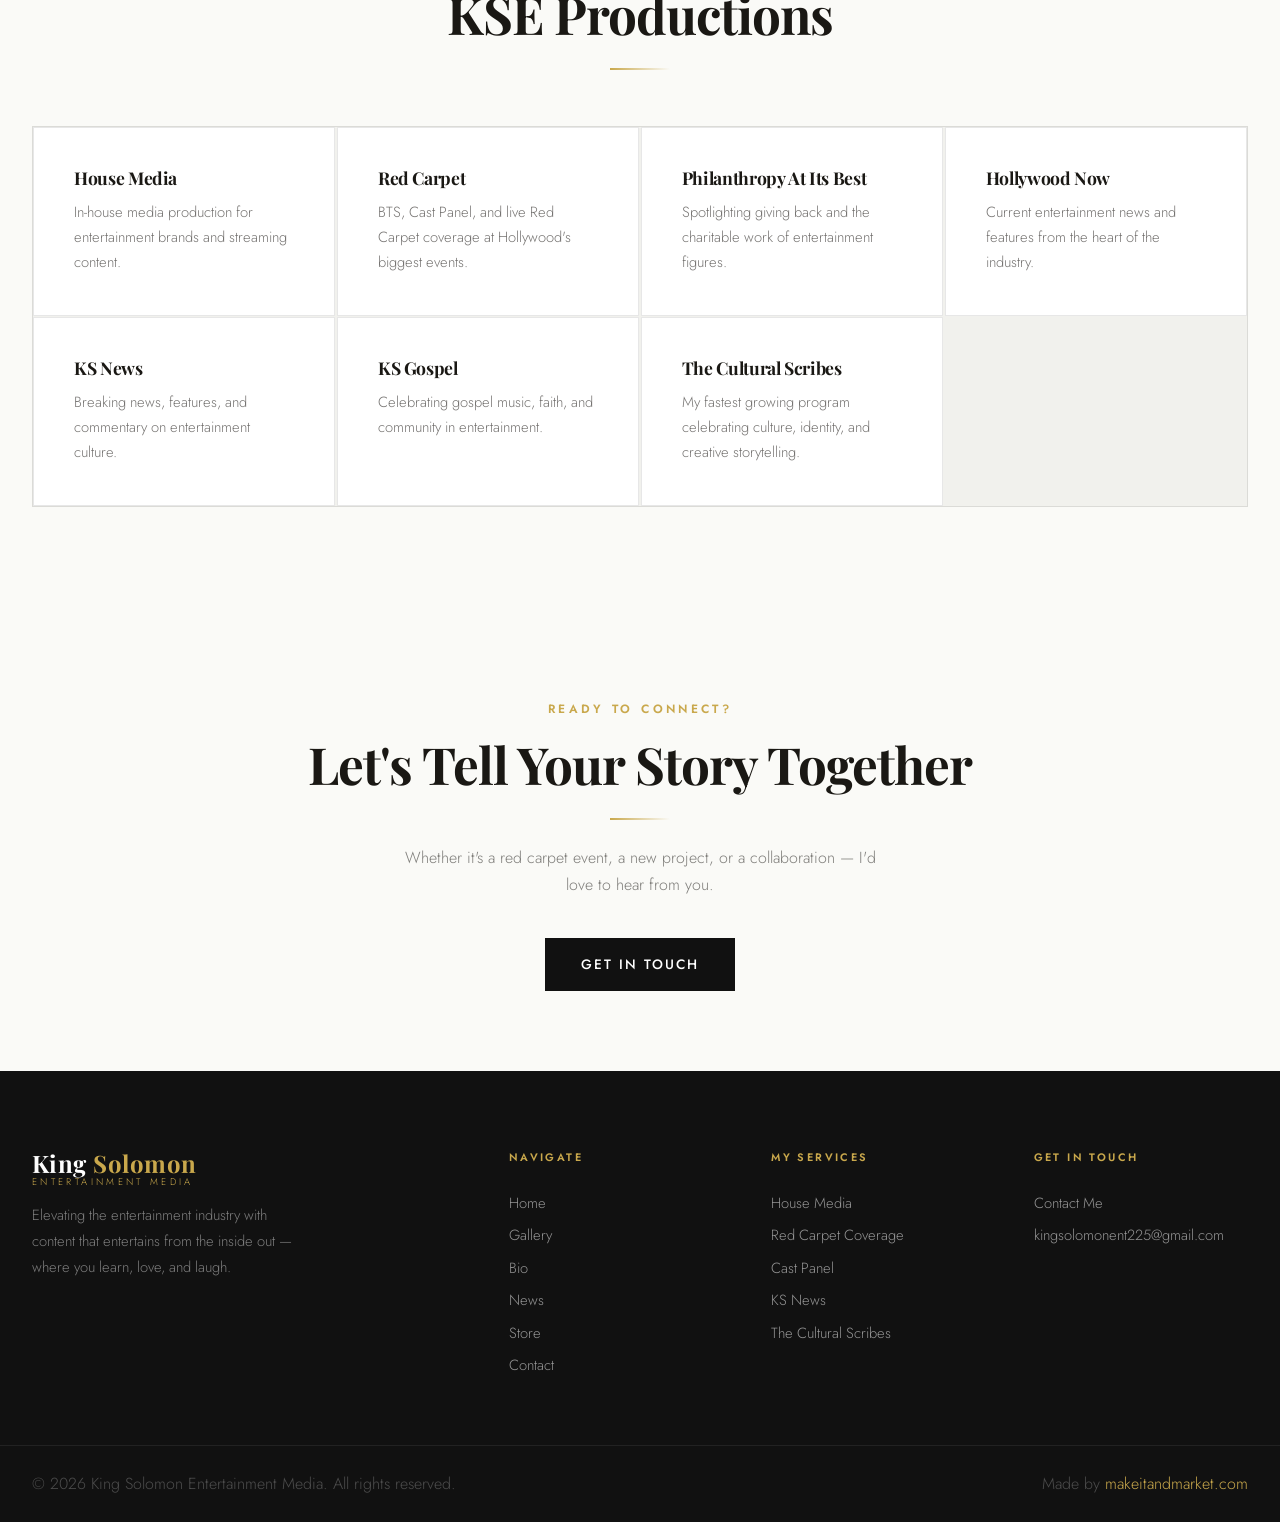
==== commit 7c522713: "Add favicon and apple touch icon links Added favicon links and apple touch icon to bio.html" ====
--- a/bio.html
+++ b/bio.html
@@ -4,6 +4,9 @@
 <meta charset="UTF-8">
 <meta name="viewport" content="width=device-width, initial-scale=1.0">
 <title>Bio — King Solomon Entertainment Media</title>
+<link rel="icon" type="image/png" sizes="32x32" href="favicon-32.png">
+<link rel="icon" type="image/svg+xml" href="favicon.svg">
+<link rel="apple-touch-icon" href="favicon-180.png">
 <meta name="description" content="James Claybon — Producer, Content Creator, Interviewer. Almost a decade in entertainment media.">
 <link rel="stylesheet" href="css/main.css">
 </head>
--- a/css/main.css
+++ b/css/main.css
@@ -2314,3 +2314,234 @@
     object-position: right top !important;
   }
 }
+/* ==========================================
+   MOBILE FIXES — FINAL OVERRIDES
+   ========================================== */
+@media (max-width: 768px) {
+
+  /* Hide CTA button — this causes the white space */
+  .header-cta-link {
+    display: none !important;
+  }
+
+  /* Header layout */
+  .header-inner {
+    padding: 0 1.2rem !important;
+  }
+
+  /* Show hamburger */
+  .ham-btn {
+    display: flex !important;
+  }
+
+  /* Hamburger spans — white on hero, dark when scrolled */
+  body.home #site-header:not(.scrolled) .ham-btn span {
+    background: #ffffff !important;
+  }
+
+  #site-header.scrolled .ham-btn span {
+    background: #111111 !important;
+  }
+
+  /* Mobile nav */
+  .mob-nav {
+    display: none;
+    position: fixed;
+    inset: 0;
+    background: #FAFAF7;
+    z-index: 9999;
+    flex-direction: column;
+    align-items: center;
+    justify-content: center;
+    gap: 2.5rem;
+  }
+
+  .mob-nav.open {
+    display: flex !important;
+  }
+
+  .mob-nav a {
+    font-family: var(--font-display);
+    font-size: 2.2rem;
+    font-weight: 700;
+    color: #111111;
+  }
+
+  .mob-nav a:hover {
+    color: var(--gold);
+  }
+
+  .mob-close {
+    position: absolute;
+    top: 1.5rem;
+    right: 1.5rem;
+    font-size: 1.5rem;
+    color: #111111;
+    background: none;
+    border: none;
+    cursor: pointer;
+  }
+
+  /* Hide desktop nav */
+  .main-nav {
+    display: none !important;
+  }
+}
+.reveal.visible,
+.reveal.in {
+  opacity: 1;
+  transform: translateY(0);
+}
+/* ==========================================
+   HORIZONTAL OVERFLOW FIX
+   ========================================== */
+html, body {
+  max-width: 100%;
+  overflow-x: hidden;
+}
+
+.container {
+  width: 100%;
+  max-width: var(--max-width);
+}
+
+@media (max-width: 768px) {
+  .container {
+    padding: 0 1.2rem;
+  }
+
+  .hero-content {
+    padding: 0 1.2rem 4rem;
+    max-width: 100%;
+  }
+
+  .page-hero-content {
+    padding: 0 1.2rem 3rem;
+    max-width: 100%;
+  }
+
+  .footer-inner {
+    grid-template-columns: 1fr !important;
+    padding: 0 1.2rem 3rem !important;
+    gap: 2rem !important;
+  }
+
+  .footer-bottom {
+    padding: 1.5rem 1.2rem !important;
+    flex-direction: column !important;
+    gap: 0.5rem !important;
+    text-align: center !important;
+  }
+}
+/* ==========================================
+   HAMBURGER — CLEAN OVERRIDE
+   ========================================== */
+.ham-btn {
+  background: transparent !important;
+  border: none !important;
+  outline: none !important;
+  box-shadow: none !important;
+  padding: 6px 0 !important;
+  width: 26px !important;
+  height: auto !important;
+  gap: 6px !important;
+  align-items: flex-end !important;
+  cursor: pointer;
+}
+
+.ham-btn:focus,
+.ham-btn:active {
+  outline: none !important;
+  border: none !important;
+  background: transparent !important;
+}
+
+.ham-btn span {
+  display: block !important;
+  height: 1.5px !important;
+  border-radius: 0 !important;
+  transition: width 0.3s ease, background 0.3s ease !important;
+}
+
+/* Staggered widths — editorial look */
+.ham-btn span:nth-child(1) { width: 26px !important; }
+.ham-btn span:nth-child(2) { width: 18px !important; }
+.ham-btn span:nth-child(3) { width: 26px !important; }
+
+.ham-btn:hover span:nth-child(2) { width: 26px !important; }
+
+/* Colours */
+body.home #site-header:not(.scrolled) .ham-btn span {
+  background: #ffffff !important;
+}
+
+#site-header.scrolled .ham-btn span,
+body:not(.home) .ham-btn span {
+  background: #111111 !important;
+}
+/* ==========================================
+   MOBILE DESIGN CLEANUP
+   ========================================== */
+@media (max-width: 768px) {
+
+  /* FIX 1 — Program "Watch on YouTube" buttons wrapping badly */
+  .program-info .btn {
+    width: 100%;
+    justify-content: center;
+  }
+
+  .program-info .btn span {
+    white-space: nowrap;
+  }
+
+  /* FIX 2 — Gallery preview heading + Full Gallery button colliding */
+  .section .reveal > div[style*="justify-content:space-between"],
+  .section .reveal > div[style*="justify-content: space-between"] {
+    flex-direction: column !important;
+    align-items: flex-start !important;
+    gap: 1.5rem !important;
+  }
+}
+.section-head-row {
+  display: flex;
+  justify-content: space-between;
+  align-items: flex-end;
+  margin-bottom: 2.5rem;
+}
+
+@media (max-width: 768px) {
+  .section-head-row {
+    flex-direction: column;
+    align-items: flex-start;
+    gap: 1.5rem;
+  }
+}
+@media (max-width: 768px) {
+
+  /* Programs stack to single column on mobile */
+  .programs-section .programs-grid {
+    grid-template-columns: 1fr !important;
+    gap: 2rem !important;
+  }
+
+  /* Buttons full width, text fits */
+  .program-info .btn {
+    width: 100%;
+    justify-content: center;
+  }
+
+  .program-info .btn span {
+    white-space: nowrap;
+    font-size: 0.75rem;
+  }
+
+  /* Slightly smaller program title on mobile */
+  .program-title {
+    font-size: 1.2rem;
+  }
+
+  /* Product showcase also single column for consistency */
+  .product-showcase-section .product-showcase-grid {
+    grid-template-columns: 1fr !important;
+  }
+}
